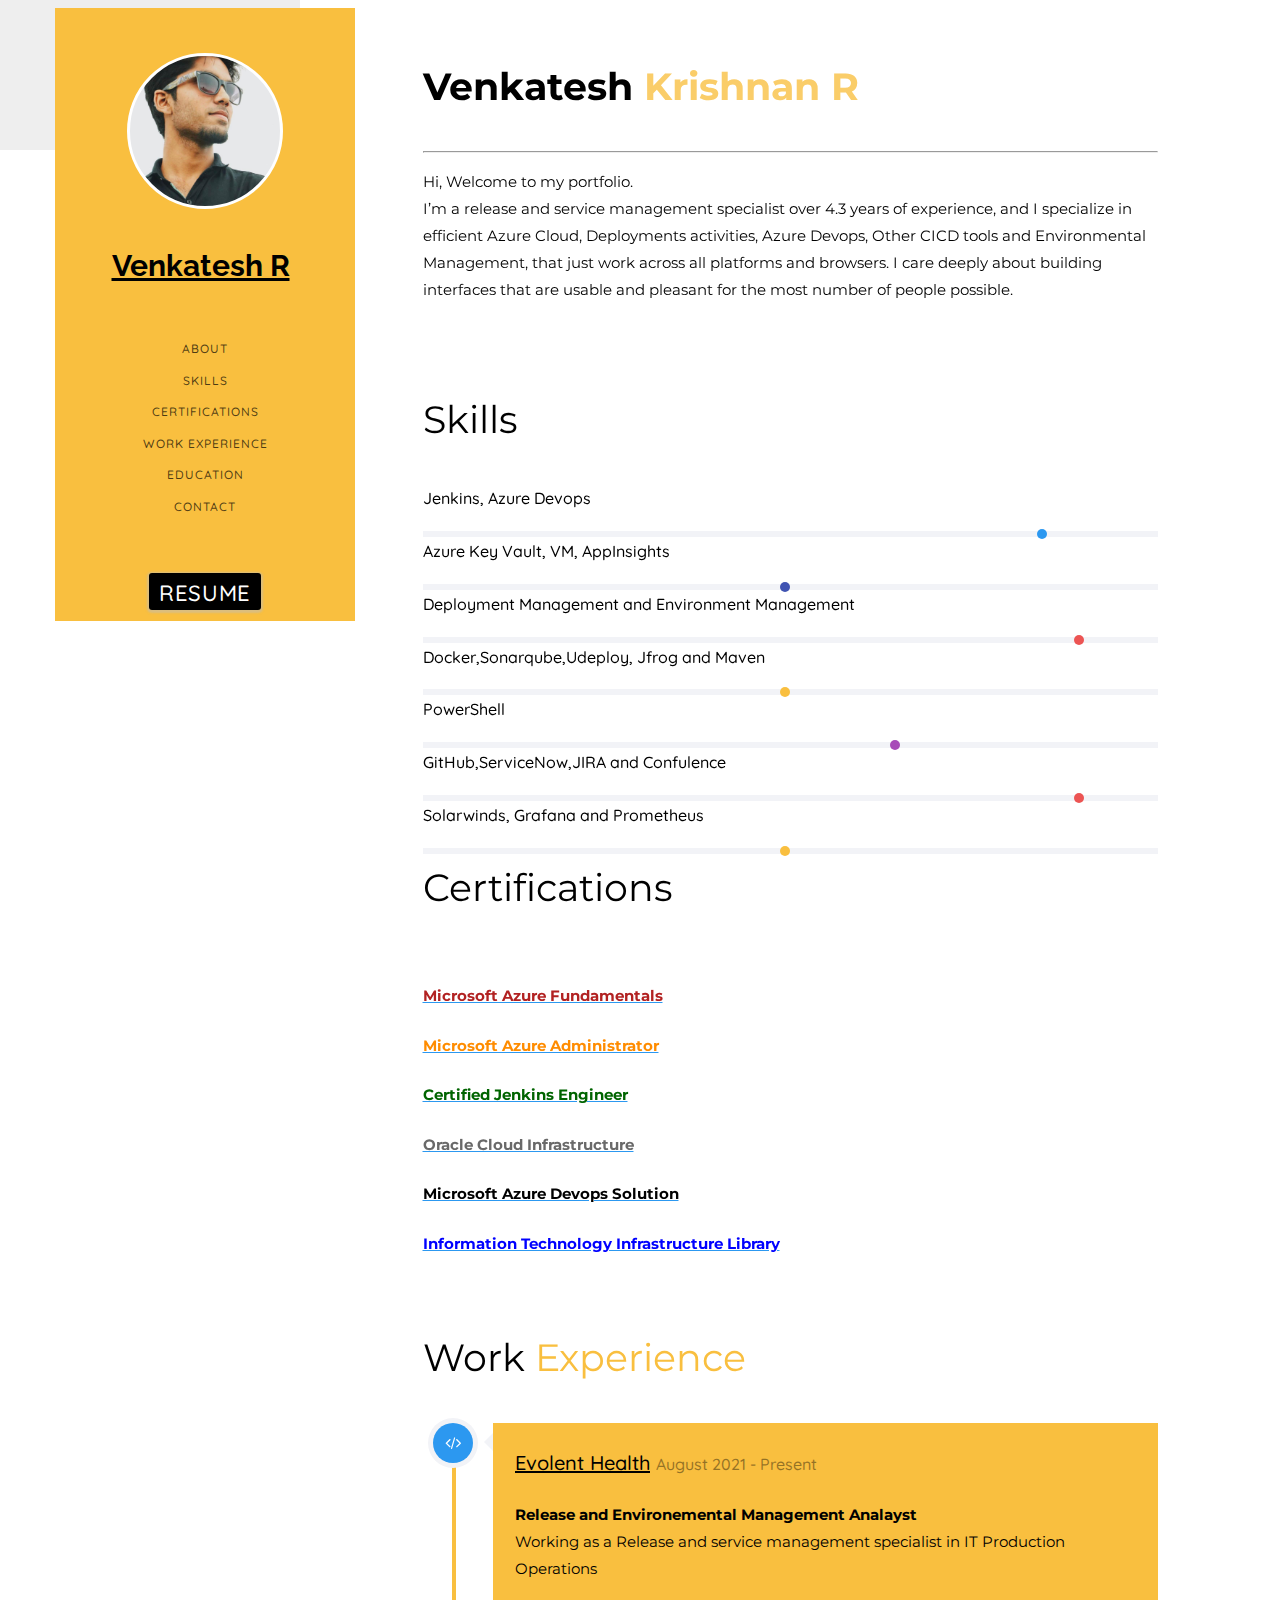
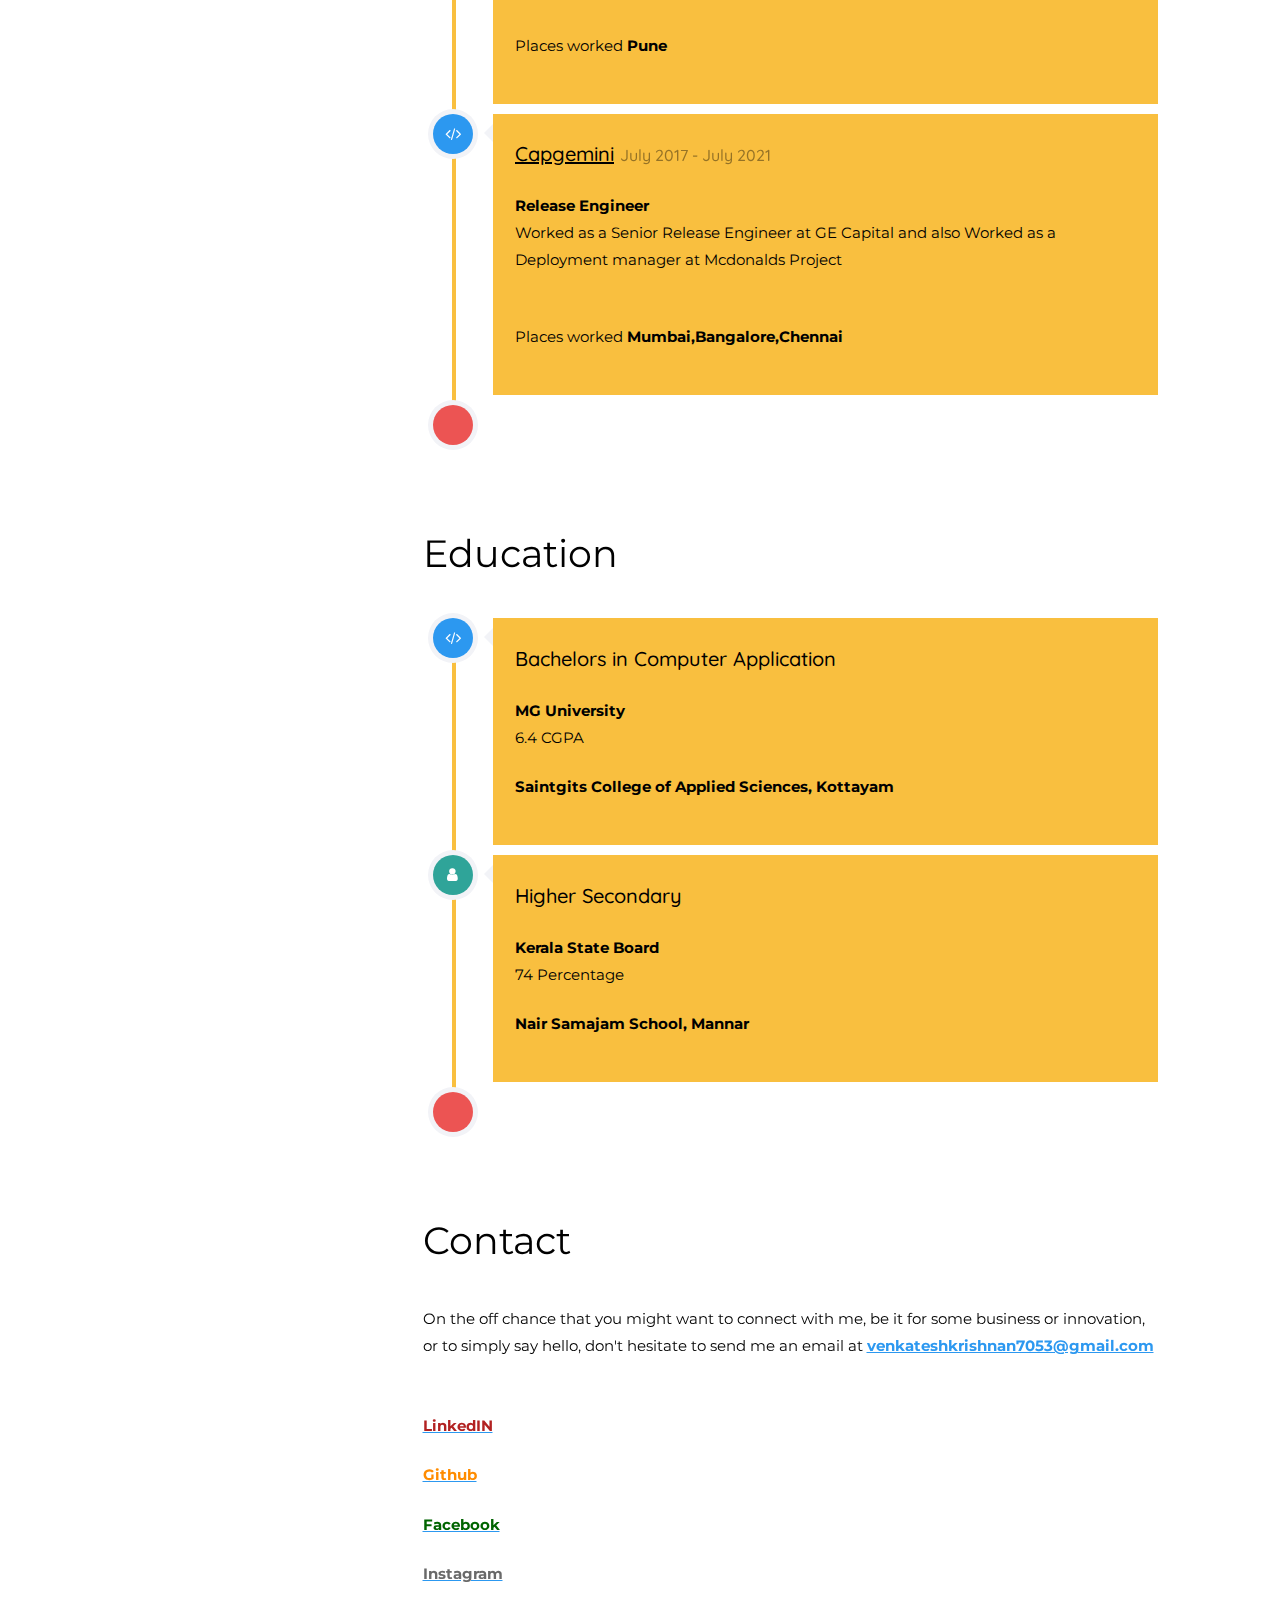
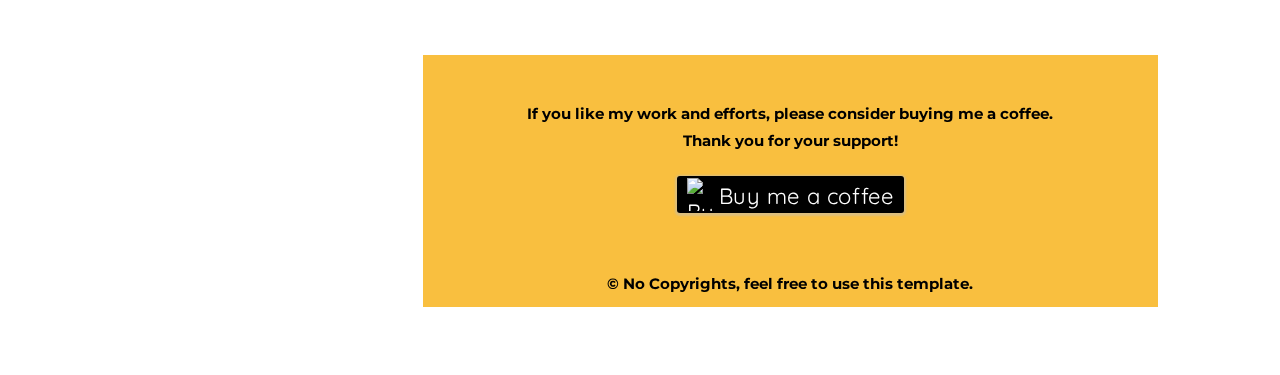
==== index.html @ b911b075 "Update index.html" ====
<!DOCTYPE HTML>
<html>
   <head>
      <meta charset="utf-8">
      <meta http-equiv="X-UA-Compatible" content="IE=edge">
      <title>Venkatesh Krishnan R-Portfolio Webpage</title>
      <meta name="viewport" content="width=device-width, initial-scale=1">
      <meta name="description" content="Portfolio webpage of Venkatesh Krishnan R" />
      <meta name="keywords" content="portfolio,website,personal website,github,projects,release engineer and azure" />
      <meta name="author" content="Venkateh R" />
      <!--Social Media icons--> 
      <link rel="stylesheet" href="https://cdnjs.cloudflare.com/ajax/libs/font-awesome/4.7.0/css/font-awesome.min.css">
      <!-- Place favicon.ico and apple-touch-icon.png in the root directory -->
      <link rel="icon" type="image/png" href="/images/logo.png">
      <link href="https://fonts.googleapis.com/css?family=Quicksand:300,400,500,700" rel="stylesheet">
      <link href="https://fonts.googleapis.com/css?family=Playfair+Display:400,400i,700" rel="stylesheet">
      <link href="https://fonts.googleapis.com/css?family=Montserrat|Open+Sans|Raleway&display=swap" rel="stylesheet">
      <!-- Animate.css -->
      <link rel="stylesheet" href="css/animate.css">
      <!-- Bootstrap  -->
      <link rel="stylesheet" href="css/bootstrap.css">
      <!-- Theme style  -->
      <link rel="stylesheet" href="css/style.css">
      <!-- Modernizr JS -->
      <script src="js/modernizr-2.6.2.min.js"></script>
      <!-----Google adsense code---->
      <script data-ad-client="ca-pub-2147632065762164" async src="https://pagead2.googlesyndication.com/pagead/js/adsbygoogle.js"></script>
   </head>
   <body>
      <canvas id="canvas"></canvas>
      <div id="colorlib-page">
         <div class="container-wrap">
            <a href="#" class="js-colorlib-nav-toggle colorlib-nav-toggle" data-toggle="collapse" data-target="#navbar" aria-expanded="false" aria-controls="navbar"><i></i></a> 
            <!----Side bar--->
            <aside id="colorlib-aside" role="complementary" class="border js-fullheight">
               <div class="text-center">
                  <div class="author-img" style="background-image: url(Venk.JPG);"></div>
                  <h1 id="colorlib-logo"><a href="https://vr26.github.io/venkatesh.github.io">Venkatesh R</a></h1>
               </div>
               <nav id="colorlib-main-menu" role="navigation" class="navbar" style="padding-top: 2em">
                  <div id="navbar" class="collapse">
                     <ul>
                        <li><a href="#" data-nav-section="about">About</a></li>
                        <li><a href="#" data-nav-section="skills">Skills</a></li>
                        <li><a href="#" data-nav-section="project">Certifications</a></li>
                        <li><a href="#" data-nav-section="experience">Work Experience</a></li>
                        <li><a href="#" data-nav-section="education">Education</a></li>
                        <li><a href="#" data-nav-section="contact">Contact</a></li>
                        
                     </ul>
                  </div>
               </nav>
               <nav id="colorlib-main-menu" role="navigation" class="navbar" style="padding-top: 3em">
                <div>
                     <ul>

                        <li><a href="https://github.com/vr26/venkatesh.github.io/raw/master/Venkatesh_Resume%20(1).pdf" class="bmc-button" data-nav-section="Resume">Resume</a></li>
                        
                     </ul>
                  </div>
    </nav>
       
            </aside>
            <!----- main page--------->
            <div id="colorlib-main">
               <!---------------About me---------------------->
               <section class="colorlib-about" data-section="about">
                  <div class="colorlib-narrow-content">
                     <div class="row">
                        <div class="col-md-12">
                           <div class="row row-bottom-padded-sm animate-box" data-animate-effect="fadeInLeft">
                              <div class="col-md-12">
                                 <div class="about-desc">
                                    <h1><strong>Venkatesh <span style="color: #FACD69">Krishnan R</span></strong></h1>
                                    <hr>
                                    <p>Hi, Welcome to my portfolio.<br>I’m a release and service management specialist over 4.3 years of experience, and I specialize in efficient Azure Cloud, Deployments activities, Azure Devops, Other CICD tools and Environmental Management, that just work across all platforms and browsers. I care deeply about building interfaces that are usable and pleasant for the most number of people possible.</p>
                                 </div>
                              </div>
                           </div>
                        </div>
                     </div>
                  </div>
               </section>
               <!---------------Skills---------------->
               <section class="colorlib-skills" data-section="skills">
                  <div class="colorlib-narrow-content">
                     <div class="row">
                        <div class="col-md-6 col-md-offset-3 col-md-pull-3 animate-box" data-animate-effect="fadeInLeft">
                           <div class="about-desc">
                              <h1>Skills</h1>
                           </div>
                        </div>
                     </div>
                     <div class="row">
                        <div class="col-md-6 animate-box" data-animate-effect="fadeInLeft">
                           <div class="progress-wrap">
                              <h3 style="font-weight: 500;">Jenkins, Azure Devops</h3>
                              <div class="progress">
                                 <div class="progress-bar color-1" role="progressbar" aria-valuenow="70"
                                    aria-valuemin="0" aria-valuemax="100" style="width:85%">
                                 </div>
                              </div>
                           </div>
                        </div>
                        <div class="col-md-6 animate-box" data-animate-effect="fadeInRight">
                           <div class="progress-wrap">
                              <h3 style="font-weight: 500;">Azure Key Vault, VM, AppInsights</h3>
                              <div class="progress">
                                 <div class="progress-bar color-6" role="progressbar" aria-valuenow="50"
                                    aria-valuemin="0" aria-valuemax="100" style="width:50%">
                                 </div>
                              </div>
                           </div>
                        </div>
                        <div class="col-md-6 animate-box" data-animate-effect="fadeInRight">
                           <div class="progress-wrap">
                              <h3 style="font-weight: 500;"> Deployment Management and Environment Management </h3>
                              <div class="progress">
                                 <div class="progress-bar color-2" role="progressbar" aria-valuenow="40"
                                    aria-valuemin="0" aria-valuemax="100" style="width:90%">
                                 </div>
                              </div>
                           </div>
                        </div>
                        <div class="col-md-6 animate-box" data-animate-effect="fadeInLeft">
                           <div class="progress-wrap">
                              <h3 style="font-weight: 500;">Docker,Sonarqube,Udeploy, Jfrog and Maven</h3>
                              <div class="progress">
                                 <div class="progress-bar color-3" role="progressbar" aria-valuenow="30"
                                    aria-valuemin="0" aria-valuemax="100" style="width:50%">
                                 </div>
                              </div>
                           </div>
                        </div>
                        <div class="col-md-6 animate-box" data-animate-effect="fadeInRight">
                           <div class="progress-wrap">
                              <h3 style="font-weight: 500;">PowerShell</h3>
                              <div class="progress">
                                 <div class="progress-bar color-4" role="progressbar" aria-valuenow="70"
                                    aria-valuemin="0" aria-valuemax="100" style="width:65%">
                                 </div>
                              </div>
                           </div>
                        </div>
                        <div class="col-md-6 animate-box" data-animate-effect="fadeInLeft">
                           <div class="progress-wrap">
                              <h3 style="font-weight: 500;">GitHub,ServiceNow,JIRA and Confulence</h3>
                              <div class="progress">
                                 <div class="progress-bar color-7" role="progressbar" aria-valuenow="70"
                                    aria-valuemin="0" aria-valuemax="100" style="width:90%">
                                 </div>
                              </div>
                           </div>
                        </div>
                        <div class="col-md-6 animate-box" data-animate-effect="fadeInRight">
                           <div class="progress-wrap">
                              <h3 style="font-weight: 500;">Solarwinds, Grafana and Prometheus</h3>
                              <div class="progress">
                                 <div class="progress-bar color-3" role="progressbar" aria-valuenow="80"
                                    aria-valuemin="0" aria-valuemax="100" style="width:50%">
                                 </div>
                              </div>
                           </div>
                        </div>
                        
                  </div>
               </section>
               <!---------------Certifications---------->
               <section class="colorlib-project" data-section="project">
                  <div class="colorlib-narrow-content">
                     <div class="row">
                        <div class="col-md-12">
                           <div class="row row-bottom-padded-sm animate-box" data-animate-effect="fadeInLeft">
                              <div class="about-desc">
                                 <h1>Certifications</h1>
                              
                        </div>
                     </div>
                     <div class="row">
                        <div class="col-md-6 animate-box" data-animate-effect="fadeInLeft">
                           <div class="progress-wrap">
                              <strong>
                                 <a href="https://www.credly.com/badges/45088e80-435f-42cd-a4a5-c6d054495e23?source=linked_in_profile" target="_blank">
                                    <p style="color:firebrick">Microsoft Azure Fundamentals</p>
                                 </a>
                              </strong>
                           </div>
                        </div>
                        <div class="col-md-6 animate-box" data-animate-effect="fadeInRight">
                           <div class="progress-wrap">
                              <strong>
                                 <a href="https://www.credly.com/badges/733a5e05-1b39-4fac-98c2-0ad8dfef76df/linked_in" target="_blank">
                                    <p style="color:darkorange">Microsoft Azure Administrator</p>
                                 </a>
                              </strong>
                           </div>
                        </div>
                        <div class="col-md-6 animate-box" data-animate-effect="fadeInLeft">
                           <div class="progress-wrap">
                              <strong>
                                 <a href="#" target="_blank">
                                    <p style="color:darkgreen">Certified Jenkins Engineer</p>
                                 </a>
                              </strong>
                           </div>
                        </div>
                        <div class="col-md-6 animate-box" data-animate-effect="fadeInRight">
                           <div class="progress-wrap">
                              <strong>
                                 <a href="https://catalog-education.oracle.com/pls/apex/f?p=1010:2:115067615474589::NO:RP:P2_AUTHCODE,P2_AUTH_KEY,P2_ARG_INVALID_CNT:cc136388wT55s,yrYMZ136316KsVw501GUrm,1" target="_blank">
                                    <p style="color:dimgrey">Oracle Cloud Infrastructure </p>
                                 </a>
                              </strong>
                           </div>
                        </div>
                        <div class="col-md-6 animate-box" data-animate-effect="fadeInLeft">
                           <div class="progress-wrap">
                              <strong>
                                 <a href="#" target="_blank">
                                    <p style="color:Black">Microsoft Azure Devops Solution</p>
                                 </a>
                              </strong>
                           </div>
                        </div>
                         <div class="col-md-6 animate-box" data-animate-effect="fadeInLeft">
                           <div class="progress-wrap">
                              <strong>
                                 <a href="#" target="_blank">
                                    <p style="color:Blue">Information Technology Infrastructure Library</p>
                                 </a>
                              </strong>
                           </div>
                        </div>
                  </div>
               </section>
               <!---------------Work Experience----------->
               <section class="colorlib-experience" data-section="experience">
                  <div class="colorlib-narrow-content">
                     <div class="row">
                        <div class="col-md-6 col-md-offset-3 col-md-pull-3 animate-box" data-animate-effect="fadeInLeft">
                           <div class="about-desc">
                              <h1>Work <span style="color: #f9bf3f">Experience</span></h1>
                           </div>
                        </div>
                     </div>
                     <div class="row">
                        <div class="col-md-12">
                           <div class="timeline-centered">
                              <article class="timeline-entry animate-box" data-animate-effect="fadeInLeft">
                                 <div class="timeline-entry-inner">
                                    <div class="timeline-icon color-1">
                                       <i class="fa fa-code"></i>
                                    </div>
                                    <div class="timeline-label">
                                       <h2><a href="#">Evolent Health</a> <span>August 2021 - Present</span></h2>
                                       <p><strong>Release and Environemental Management Analayst</strong><br>Working as a Release and service management specialist in IT Production Operations</p>
                                       <p><br>Places worked <strong>Pune</strong></p>
                                       <p></p>
                                    </div>
                                 </div>
                              </article>
                              <article class="timeline-entry animate-box" data-animate-effect="fadeInLeft">
                                 <div class="timeline-entry-inner">
                                    <div class="timeline-icon color-1">
                                       <i class="fa fa-code"></i>
                                    </div>
                                    <div class="timeline-label">
                                       <h2><a href="#">Capgemini</a> <span>July 2017 - July 2021</span></h2>
                                       <p><strong>Release Engineer</strong><br>Worked as a Senior Release Engineer at GE Capital and also Worked as a Deployment manager at Mcdonalds Project</p>
                                       <p><br>Places worked <strong>Mumbai,Bangalore,Chennai</strong></p>
                                       <p></p>
                                    </div>
                                 </div>
                              </article>
                              <article class="timeline-entry begin animate-box" data-animate-effect="fadeInBottom">
                                 <div class="timeline-entry-inner">
                                    <div class="timeline-icon color-2">
                                    </div>
                                 </div>
                              </article>
                           </div>
                        </div>
                     </div>
                  </div>
               </section>
               <!---------------Education----------->
               <section class="colorlib-education" data-section="education">
                  <div class="colorlib-narrow-content">
                     <div class="row">
                        <div class="col-md-6 col-md-offset-3 col-md-pull-3 animate-box" data-animate-effect="fadeInLeft">
                           <div class="about-desc">
                              <h1>Education</h1>
                           </div>
                        </div>
                     </div>
                     <div class="row">
                        <div class="col-md-12">
                           <div class="timeline-centered">
                              <article class="timeline-entry animate-box" data-animate-effect="fadeInLeft">
                                 <div class="timeline-entry-inner">
                                    <div class="timeline-icon color-1">
                                       <i class="fa fa-code"></i>
                                    </div>
                                    <div class="timeline-label">
                                       <h2>Bachelors in Computer Application</h2>
                                       <p><strong>MG University</strong><br>6.4 CGPA</p>
                                       <p><strong>Saintgits College of Applied Sciences, Kottayam</strong></p>
                                       <p></p>
                                    </div>
                                 </div>
                              </article>
                              <article class="timeline-entry animate-box" data-animate-effect="fadeInRight">
                                 <div class="timeline-entry-inner">
                                    <div class="timeline-icon color-5">
                                       <i class="fa fa-user"></i>
                                    </div>
                                    <div class="timeline-label">
                                       <h2>Higher Secondary</h2>
                                       <p><strong>Kerala State Board</strong><br>74 Percentage</p>
                                       <p><strong>Nair Samajam School, Mannar</strong></p>
                                   </div>
                                 </div>
                              </article>
                              <article class="timeline-entry begin animate-box" data-animate-effect="fadeInBottom">
                                 <div class="timeline-entry-inner">
                                    <div class="timeline-icon color-2">
                                    </div>
                                 </div>
                              </article>
                           </div>
                        </div>
                     </div>
                  </div>
               </section>
               <!---------------Contact---------->
               <section class="colorlib-contact" data-section="contact">
                  <div class="colorlib-narrow-content">
                     <div class="row">
                        <div class="col-md-12">
                           <div class="row row-bottom-padded-sm animate-box" data-animate-effect="fadeInLeft">
                              <div class="about-desc">
                                 <h1>Contact</h1>
                              </div>
                              <p>On the off chance that you might want to connect with me, be it for some business or innovation, or to simply say hello, don't hesitate to send me an email at <strong><a href = "mailto: venkateshkrishnan7053@gmail.com" target="_blank">venkateshkrishnan7053@gmail.com</a></strong></p>
                           </div>
                        </div>
                     </div>
                     <div class="row">
                        <div class="col-md-6 animate-box" data-animate-effect="fadeInLeft">
                           <div class="progress-wrap">
                              <strong>
                                 <a href="https://www.linkedin.com/in/venkatesh-krishnan-r-75abb2ba/" target="_blank">
                                    <p style="color:firebrick">LinkedIN</p>
                                 </a>
                              </strong>
                           </div>
                        </div>
                        <div class="col-md-6 animate-box" data-animate-effect="fadeInRight">
                           <div class="progress-wrap">
                              <strong>
                                 <a href="https://github.com/vr26" target="_blank">
                                    <p style="color:darkorange">Github</p>
                                 </a>
                              </strong>
                           </div>
                        </div>
                        <div class="col-md-6 animate-box" data-animate-effect="fadeInLeft">
                           <div class="progress-wrap">
                              <strong>
                                 <a href="https://www.instagram.com/venkatesh.rao96/" target="_blank">
                                    <p style="color:darkgreen">Facebook</p>
                                 </a>
                              </strong>
                           </div>
                        </div>
                        <div class="col-md-6 animate-box" data-animate-effect="fadeInRight">
                           <div class="progress-wrap">
                              <strong>
                                 <a href="https://www.facebook.com/venkateshkrishnanr/" target="_blank">
                                    <p style="color:dimgrey">Instagram</p>
                                 </a>
                              </strong>
                           </div>
                        </div>
                       
                        
                     </div>
                  </div>
               </section>
               <!---------------Footer------------->
               <section class="colorlib-footer" data-section="footer" style="padding-bottom: 3em">
                  <div class="colorlib-narrow-content">
                     <div class="row">
                        <div class="col-md-12">
                           <div class="row row-bottom-padded-sm animate-box" data-animate-effect="fadeInLeft">
                              <div class="hire">
                                 <p style="text-align: center"><strong>If you like my work and efforts, please consider buying me a coffee.<br>Thank you for your support!</strong></p>
                                 <div style="text-align: center">
                                    <link href="https://fonts.googleapis.com/css?family=Cookie" rel="stylesheet">
<a href="https://www.buymeacoffee.com/venkateshrao" class="bmc-button" target="_blank" onclick="windows.open ('https://www.buymeacoffee.com/venkateshrao')"><img src="https://bmc-cdn.nyc3.digitaloceanspaces.com/BMC-button-images/BMC-btn-logo.svg" alt="Buy me a coffee"><span style="margin-left:5px">Buy me a coffee</span></a>
                                 </div>
                                 <br>
                                 <p style="text-align: center; margin-bottom: -20px;"><strong>&copy; No Copyrights, feel free to use this template.</strong></p>
                              </div>
                           </div>
                        </div>
                     </div>
                  </div>
               </section>
            </div>
         </div>
      </div>
               

      <!-- jQuery -->
      <script src="js/jquery.min.js"></script>
      <!-- jQuery Easing -->
      <script src="js/jquery.easing.1.3.js"></script>
      <!-- Bootstrap -->
      <script src="js/bootstrap.min.js"></script>
      <!-- Waypoints -->
      <script src="js/jquery.waypoints.min.js"></script>
      <!-- Flexslider -->
      <script src="js/jquery.flexslider-min.js"></script>
      <!-- Counters -->
      <script src="js/jquery.countTo.js"></script>
      <!-- MAIN JS -->
      <script src="js/main.js"></script>
      <!--canvas js--->
      <script src="js/canvas.js"></script>
   </body>
</html>
---- css/style.css ----
@font-face {
  font-family: 'icomoon';
  src: url("../fonts/icomoon/icomoon.eot?srf3rx");
  src: url("../fonts/icomoon/icomoon.eot?srf3rx#iefix") format("embedded-opentype"), url("../fonts/icomoon/icomoon.ttf?srf3rx") format("truetype"), url("../fonts/icomoon/icomoon.woff?srf3rx") format("woff"), url("../fonts/icomoon/icomoon.svg?srf3rx#icomoon") format("svg");
  font-weight: normal;
  font-style: normal; }

/* =======================================================
*
* 	Template Style 
*	Edit this section
*
* ======================================================= */
body {
  font-family: "Quicksand", Arial, sans-serif;
  font-weight: 400;
  font-size: 15px;
  line-height: 1.8;
  color: rgba(0, 0, 0, 0.7); }
  @media screen and (max-width: 992px) {
    body {
      font-size: 16px; } 
      h2,h4 {
          text-align: center;
      }
canvas {
  background: #EEE;
  position: fixed;
  top: 0;
  left: 0;
}}
canvas {
  background: #EEE;
  position: fixed;
  top: 0;
  left: 0;
}

a {
  color: #2c98f0;
  -webkit-transition: 0.5s;
  -o-transition: 0.5s;
  transition: 0.5s; }
  a:hover, a:active, a:focus {
    color: #2c98f0;
    outline: none;
    text-decoration: none !important; }

p {
  margin-bottom: 1.5em;
    color: black;
    font-family: 'Montserrat', sans-serif;
}
x{
    margin-bottom: 1.5em;
    background-color:darkkhaki;
    color: black;
    backface-visibility: visible;
}

h1, h5, h6 {
  color: #000;
  font-family: "Playfair Display", Georgia, serif;
  font-weight: 400;
  margin: 0 0 30px 0; }

h2{
    color: #000;
  font-family: "Playfair Display", Georgia, serif;
  font-weight: 200;
  margin: 0 0 20px 0;
}
h3{
    color: #000;
  font-family: "Playfair Display", Georgia, serif;
  font-weight: 200;
  margin: 0 0 30px 0;
}
h4 {
  color: #000;
  font-family: 'Montserrat', sans-serif;
  font-weight: 300;
    font-size: 15px;
  margin: 0 0 30px 0; }

figure {
  margin-bottom: 2.5em;
  float: left;
  width: 100%; }
  figure figcaption {
    font-size: 16px;
    width: 80%;
    margin: 20px auto 0px auto;
    color: #b3b3b3;
    font-style: italic;
    font-family: "Quicksand", Arial, sans-serif; }
    @media screen and (max-width: 480px) {
      figure figcaption {
        width: 100%; } }

::-webkit-selection {
  color: #fff;
  background: #2c98f0; }

::-moz-selection {
  color: #fff;
  background: #2c98f0; }

::selection {
  color: #fff;
  background: #2c98f0; }

#colorlib-page {
  width: 100%;
  overflow: hidden;
  position: relative; }

#colorlib-aside {
  padding-top: 3em;
  padding-bottom: 1px;
  float:left;
  width: 300px;
  position: fixed;
  z-index: 1001;
    background-color: #f9bf3f;
  -webkit-transition: 0.5s;
  -o-transition: 0.5s;
  transition: 0.5s; }
  @media screen and (max-width: 768px) {
    #colorlib-aside {
      width: 300px;
      -moz-transform: translateX(-300px);
      -webkit-transform: translateX(-300px);
      -ms-transform: translateX(-300px);
      -o-transform: translateX(-300px);
      transform: translateX(-300px);
      padding-top: 4em;
	  background-color: #f9bf3f;
        height: auto;
      } 
      .resume-content img {
          width: 100%;
           margin:0 0px;
          float: left;
      }
}

.resume-content img {
           margin:0 10px;
      }
  #colorlib-aside .author-img {
    width: 150px;
    height: 150px;
    margin: 0 auto;
    margin-bottom: 30px;
    -webkit-border-radius: 50%;
    -moz-border-radius: 50%;
    -ms-border-radius: 50%;
    border-radius: 50%;
    border: 3px solid white;}
#colorlib-aside h1{
    color: #000;
  font-family: 'Raleway', sans-serif;
}
  #colorlib-aside .position {
    display: block;
    margin-bottom: 2em;
    font-size: 12px;
    text-transform: uppercase; }
  #colorlib-aside #colorlib-logo {
    text-align: right;
    font-weight: 700;
    font-size: 30px;
    margin-bottom: .5em;
    display: block;
    width: 100%; }
    #colorlib-aside #colorlib-logo a {
      display: block;
      text-align: center;
      color: #000;
      padding-right: .3em;}
  #colorlib-aside #colorlib-main-menu {
    display: block;
    width: 100%; }
    #colorlib-aside #colorlib-main-menu .collapse {
      display: block !important; }
    #colorlib-aside #colorlib-main-menu ul {
      text-align: center;
      margin: 0;
      padding: 0; }
      @media screen and (max-width: 768px) {
        #colorlib-aside #colorlib-main-menu ul {
          margin: 0 0 2em 0; } }
      #colorlib-aside #colorlib-main-menu ul li {
        margin: 0 0 10px 0;
        padding: 0;
        list-style: none;
        font-size: 12px;
        font-weight: 500;
        text-transform: uppercase;
        letter-spacing: 1px; }
        #colorlib-aside #colorlib-main-menu ul li a {
          color: rgba(0, 0, 0, 0.7);
          text-decoration: none;
          position: relative;
          padding: 10px 0;
          font-family: "Quicksand", Arial, sans-serif;
          -webkit-transition: 0.3s;
          -o-transition: 0.3s;
          transition: 0.3s; }
          #colorlib-aside #colorlib-main-menu ul li a:after {
            content: "";
            position: absolute;
            height: 1px;
            bottom: 7px;
            left: 0;
            right: 0;
            background-color: #2c98f0;
            visibility: hidden;
            -webkit-transform: scaleX(0);
            -moz-transform: scaleX(0);
            -ms-transform: scaleX(0);
            -o-transform: scaleX(0);
            transform: scaleX(0);
            -webkit-transition: all 0.3s cubic-bezier(0.175, 0.885, 0.32, 1.275);
            -moz-transition: all 0.3s cubic-bezier(0.175, 0.885, 0.32, 1.275);
            -ms-transition: all 0.3s cubic-bezier(0.175, 0.885, 0.32, 1.275);
            -o-transition: all 0.3s cubic-bezier(0.175, 0.885, 0.32, 1.275);
            transition: all 0.3s cubic-bezier(0.175, 0.885, 0.32, 1.275); }
          #colorlib-aside #colorlib-main-menu ul li a:hover {
            text-decoration: none;
            color: black; }
            #colorlib-aside #colorlib-main-menu ul li a:hover:after {
              visibility: visible;
              -webkit-transform: scaleX(1);
              -moz-transform: scaleX(1);
              -ms-transform: scaleX(1);
              -o-transform: scaleX(1);
              transform: scaleX(1); }
        
          #colorlib-aside #colorlib-main-menu ul li.active a:after {
            visibility: visible;
            -webkit-transform: scaleX(1);
            -moz-transform: scaleX(1);
            -ms-transform: scaleX(1);
            -o-transform: scaleX(1);
            transform: scaleX(1); }
  #colorlib-aside .colorlib-footer {
    font-size: 20px;
    text-align: center;
    font-weight: 400;
    color: rgba(0, 0, 0, 0.5);
    padding: 0 20px;
    width: 100%;}
    @media screen and (max-width: 768px) {
      #colorlib-aside .colorlib-footer {
        position: fixed;
        height: auto;} }
    #colorlib-aside .colorlib-footer span {
      display: block;}
    #colorlib-aside .colorlib-footer ul {
      padding: 0 20px;
      margin: 0 0 10px 0; }
      #colorlib-aside .colorlib-footer ul li {
        padding: 0 20px;
        margin: 0 0 10px 0;
        display: inline;
        list-style: none; }
#colorlib-aside .colorlib-footer h3 {
    font-family:inherit;
          padding: 4px; }
#colorlib-aside .colorlib-footer h3 a
{
    color: #FF722C;
    font-size: 18px;
}
#rcorners2 {
    border-radius: 15px;
  background: black;
  padding: 20px; 
  width: 50%;
  height: 40px; 
}
        #colorlib-aside .colorlib-footer ul li a {
          color: rgba(255, 255, 255, 0.3);
          padding: 4px; }
          #colorlib-aside .colorlib-footer ul li a:hover, #colorlib-aside .colorlib-footer ul li a:active, #colorlib-aside .colorlib-footer ul li a:focus {
            text-decoration: none;
            outline: none;
            color: black; }

.container-wrap {
  max-width: 1170px;
  margin: 0 auto; }

#colorlib-main {
  width: calc(100% - 300px);
  float: right;
  -webkit-transition: 0.5s;
  -o-transition: 0.5s;
  transition: 0.5s; }
  @media screen and (max-width: 768px) {
    #colorlib-main {
      width: 100%;
      padding: 0 1em; } }

#colorlib-hero {
  min-height: 500px;
  background: #fff url(../images/loader.gif) no-repeat center center;
  width: 100%;
  float: left;
  margin-bottom: 10em;
  clear: both; }
  #colorlib-hero .flexslider {
    border: none;
    z-index: 1;
    margin-bottom: 0; }
    #colorlib-hero .flexslider .slides {
      position: relative;
      overflow: visible; }
      #colorlib-hero .flexslider .slides li {
        background-repeat: no-repeat;
        background-size: cover;
        background-position: bottom center;
        min-height: 400px;
        position: relative; }
    #colorlib-hero .flexslider .flex-control-nav {
      bottom: 20px;
      z-index: 1000;
      left: 20px;
      float: left;
      width: auto; }
      @media screen and (max-width: 768px) {
        #colorlib-hero .flexslider .flex-control-nav {
          right: 20px;
          top: 100px; } }
      #colorlib-hero .flexslider .flex-control-nav li {
        display: block;
        margin-bottom: 10px; }
        #colorlib-hero .flexslider .flex-control-nav li a {
          background: rgba(0, 0, 0, 0.5);
          -webkit-box-shadow: none;
          box-shadow: none;
          width: 12px;
          height: 12px;
          cursor: pointer; }
          #colorlib-hero .flexslider .flex-control-nav li a.flex-active {
            cursor: pointer;
            background: transparent;
            border: 2px solid #2c98f0; }
    #colorlib-hero .flexslider .flex-direction-nav {
      display: none; }
    #colorlib-hero .flexslider .slider-text {
      display: table;
      opacity: 0;
      min-height: 500px;
      z-index: 9; }
      #colorlib-hero .flexslider .slider-text > .slider-text-inner {
        display: table-cell;
        vertical-align: middle;
        min-height: 700px;
        padding: 2.5em;
        position: relative; }
        @media screen and (max-width: 768px) {
          #colorlib-hero .flexslider .slider-text > .slider-text-inner {
            text-align: center; } }
        #colorlib-hero .flexslider .slider-text > .slider-text-inner h1, #colorlib-hero .flexslider .slider-text > .slider-text-inner h2 {
          margin: 0;
          padding: 0;
          color: black;
          font-family: "Playfair Display", Georgia, serif; }
        #colorlib-hero .flexslider .slider-text > .slider-text-inner h1 {
          margin-bottom: 20px;
          font-size: 60px;
          line-height: 1.3;
          font-weight: 700; }
          @media screen and (max-width: 768px) {
            #colorlib-hero .flexslider .slider-text > .slider-text-inner h1 {
              font-size: 28px; } }
        #colorlib-hero .flexslider .slider-text > .slider-text-inner h2 {
          font-size: 10px;
          line-height: 1.5;
          margin-bottom: 30px;
          font-weight: 300;
          font-family: "Quicksand", Arial, sans-serif; }
          #colorlib-hero .flexslider .slider-text > .slider-text-inner h2 a {
            color: rgba(44, 152, 240, 0.8);
            border-bottom: 1px solid rgba(44, 152, 240, 0.7); }
        #colorlib-hero .flexslider .slider-text > .slider-text-inner .heading-section {
          font-size: 50px; }
          @media screen and (max-width: 768px) {
            #colorlib-hero .flexslider .slider-text > .slider-text-inner .heading-section {
              font-size: 30px; } }
        #colorlib-hero .flexslider .slider-text > .slider-text-inner s
.colorlib-lead {
          font-size: 20px;
          color: #fff; }
        #colorlib-hero .flexslider .slider-text > .slider-text-inner p {
          margin-bottom: 0; }
        #colorlib-hero .flexslider .slider-text > .slider-text-inner .btn {
          font-size: 12px;
          text-transform: uppercase;
          letter-spacing: 2px;
          color: #000;
          padding: 10px 15px !important;
          border: none;
          font-weight: 400; }
          #colorlib-hero .flexslider .slider-text > .slider-text-inner .btn.btn-learn {
            color: #000;
            border: 1px solid #000;
            background: transparent !important; }
            #colorlib-hero .flexslider .slider-text > .slider-text-inner .btn.btn-learn:hover {
              background: transparent !important;
              border: 1px solid #000 !important; }
          @media screen and (max-width: 768px) {
            #colorlib-hero .flexslider .slider-text > .slider-text-inner .btn {
              width: 100%; } }

body.offcanvas {
  overflow-x: hidden; }
  body.offcanvas #colorlib-aside {
    -moz-transform: translateX(0);
    -webkit-transform: translateX(0);
    -ms-transform: translateX(0);
    -o-transform: translateX(0);
    transform: translateX(0);
    width: 300px;
    background-color: #f9bf3f;
    z-index: 999;
    position: fixed; }
  body.offcanvas #colorlib-main, body.offcanvas .colorlib-nav-toggle {
    top: 0;
    -moz-transform: translateX(300px);
    -webkit-transform: translateX(300px);
    -ms-transform: translateX(300px);
    -o-transform: translateX(300px);
    transform: translateX(300px); }

.colorlib-narrow-content {
  padding: 0 4.5em; }
  @media screen and (max-width: 878px) {
    .colorlib-narrow-content {
        width: 100%;
      padding: 0 1em; } }

.no-gutters {
  margin: 0;
  padding: 0; }

.colorlib-experience,
.colorlib-skills,
.colorlib-education,
.colorlib-blog,
.colorlib-work,
.colorlib-about,
.colorlib-installation,
.colorlib-services,
.colorlib-footer,
.colorlib-contact{
  padding-top: 3em;
  padding-bottom: 0em;
  clear: both;
  width: 100%;
  display: block; }
  @media screen and (max-width: 768px) {
    .colorlib-experience,
    .colorlib-skills,
    .colorlib-education,
    .colorlib-blog,
    .colorlib-work,
    .colorlib-about,
    .colorlib-installation,
    .colorlib-services,
      .colorlib-contact{
      padding-top: 2em;
      padding-bottom: 0em; } }


#colorlib-footer2 {
    background: black;
    width: 100%;
    padding-bottom: 3em;
    padding-top: 2em;
    padding-right: 2em;
    
}
#colorlib-footer2 .h2{
    color: red;
    text-align: center;
}

.author-img {
  background-size: cover;
  background-position: center center;
  background-repeat: no-repeat;
  position: relative; }

.colorlib-heading {
  font-size: 18px;
  margin-bottom: 2em;
  font-weight: 700;
  text-transform: uppercase;
  letter-spacing: 5px;
  line-height: 1.8;
  position: relative; }
  .colorlib-heading span {
    display: block; }
  @media screen and (max-width: 768px) {
    .colorlib-heading {
      margin-bottom: 2em; } }

.heading-meta {
  margin-bottom: 15px;
  display: block;
  font-size: 10px;
  text-transform: uppercase;
  color: #999999;
  font-weight: 500;
  letter-spacing: 5px; }

.about-img {
  width: 100%;
  height: 600px;
  margin-bottom: 10px;
margin-left: 10px;}

.about-desc h3 {
  font-size: 18px;
  text-transform: uppercase;
  letter-spacing: 5px;
  font-weight: 500; }

.about-desc h1 {
  font-size: 38px;
  font-weight: 400;
font-family: "Montserrat", Georgia, serif;}

.hire {
  padding: 2em;
  background: #f9bf3f; }
  .hire h2 {
    line-height: 1.5; }
  .hire .btn-hire {
    color: #000;
    text-transform: uppercase;
    letter-spacing: 1px;
    bordeR: 1px solid #000;
    padding: 2px 10px; }

.fancy-collapse-panel .panel-default > .panel-heading {
  padding: 0; }

<!-----projectcss------------>
#projects {
  padding: 50px 15px;
  border-bottom: 1px solid #dcd9d9;
  text-align: center
}

#projects h2 {
  color: #374054;
  margin-bottom: 50px
}

.project {
  position: relative;
  max-width: 900px;
  margin: 0 auto 30px auto;
  overflow: hidden;
  background: #fff;
  border-radius: 4px
}

.project-image {
  float: left
}

.project-info {
  position: absolute;
  top: 50%;
  transform: translateY(-50%);
  margin-left: 300px;
  padding: 15px
}

.project-info h3 {
  font-size: 1.5em;
  font-weight: 300;
  color: #374054;
  margin: 0 0 15px 0
}

.project-info p {
  color: #74808a;
  margin: 0 0 15px 0;
  font-size: 0.9em
}

.no-image .project-info {
  position: relative;
  margin: 0;
  padding: 30px 15px;
  transform: none
}

#more-projects {
  display: none
}


.panel-heading a {
  padding: 20px 25px;
  display: block;
  width: 100%;
  font-weight: 500;
  font-size: 14px;
  letter-spacing: 1px;
  text-transform: uppercase;
  font-family: "Quicksand", Arial, sans-serif;
  background-color: #2c98f0;
  color: #fff;
  position: relative;
  -webkit-box-shadow: none !important;
  -moz-box-shadow: none !important;
  -ms-box-shadow: none !important;
  -o-box-shadow: none !important;
  box-shadow: none !important; }

.panel {
  -webkit-box-shadow: none !important;
  -moz-box-shadow: none !important;
  -ms-box-shadow: none !important;
  -o-box-shadow: none !important;
  box-shadow: none !important;
  border: none; }

.panel-heading a:after {
  font-family: "icomoon";
  content: "\e115";
  position: absolute;
  right: 20px;
  font-size: 14px;
  font-weight: 400;
  top: 50%;
  line-height: 1;
  margin-top: -7px; }

.panel-heading a.collapsed:after {
  content: "\e114"; }

.panel-heading a.collapsed {
  background: #f2f3f7;
  border: 1px solid #e6e6e6 !important;
  color: #333333; }

.panel-body {
  padding: 1.5em;
  margin-top: 5px;
  border: 1px solid #e6e6e6 !important; }

.timeline-centered {
  position: relative;
  margin-bottom: 30px; }

.timeline-centered:before, .timeline-centered:after {
  content: " ";
  display: table; }

.timeline-centered:after {
  clear: both; }

.timeline-centered:before, .timeline-centered:after {
  content: " ";
  display: table; }

.timeline-centered:after {
  clear: both; }

.timeline-centered:before {
  content: '';
  position: absolute;
  display: block;
  width: 4px;
  background: #f9bf3f;
  top: 20px;
  bottom: 20px;
  margin-left: 29px; }

.timeline-centered .timeline-entry {
  position: relative;
  margin-top: 5px;
  margin-left: 30px;
  margin-bottom: 10px;
  clear: both; }

.timeline-centered .timeline-entry .timeline-entry-inner {
  position: relative;
  margin-left: -20px; }

.timeline-centered .timeline-entry .timeline-entry-inner .timeline-icon {
  display: block;
  width: 40px;
  height: 40px;
  background: #2c98f0;
  -webkit-border-radius: 50%;
  -moz-border-radius: 50%;
  -ms-border-radius: 50%;
  border-radius: 50%;
  text-align: center;
  -moz-box-shadow: 0 0 0 5px #f2f3f7;
  -webkit-box-shadow: 0 0 0 5px #f2f3f7;
  box-shadow: 0 0 0 5px #f2f3f7;
  line-height: 40px;
  float: left; }
  .timeline-centered .timeline-entry .timeline-entry-inner .timeline-icon i {
    color: #fff; }
  .timeline-centered .timeline-entry .timeline-entry-inner .timeline-icon.color-2 {
    background: #ec5453; }
  .timeline-centered .timeline-entry .timeline-entry-inner .timeline-icon.color-3 {
    background: #f9bf3f; }
  .timeline-centered .timeline-entry .timeline-entry-inner .timeline-icon.color-4 {
    background: #a84cb8; }
  .timeline-centered .timeline-entry .timeline-entry-inner .timeline-icon.color-5 {
    background: #2fa499; }
  .timeline-centered .timeline-entry .timeline-entry-inner .timeline-icon.color-none {
    background: #fff;
    width: 20px;
    height: 20px;
    margin-left: 10px; }

.timeline-centered .timeline-entry .timeline-entry-inner .timeline-label {
  position: relative;
  background: #f9bf3f;
  padding: 1.5em;
  margin-left: 60px;
  -webkit-background-clip: padding-box;
  -moz-background-clip: padding;
  background-clip: padding-box; }

.timeline-centered .timeline-entry .timeline-entry-inner .timeline-label:after {
  content: '';
  display: block;
  position: absolute;
  width: 0;
  height: 0;
  border-style: solid;
  border-width: 9px 9px 9px 0;
  border-color: transparent #f2f3f7 transparent transparent;
  left: 0;
  top: 10px;
  margin-left: -9px; }

.timeline-centered .timeline-entry .timeline-entry-inner .timeline-label p + p {
  margin-top: 15px; }

.timeline-centered .timeline-entry .timeline-entry-inner .timeline-label h2 {
  font-size: 20px;
  font-family: "Quicksand", Arial, sans-serif;
  font-weight: 500; }

.timeline-centered .timeline-entry .timeline-entry-inner .timeline-label h2 a {
  color: #000; }

.timeline-centered .timeline-entry .timeline-entry-inner .timeline-label h2 span {
  -webkit-opacity: .4;
  -moz-opacity: .4;
  opacity: .4;
  -ms-filter: alpha(opacity=40);
  filter: alpha(opacity=40);
  font-size: 16px; }

.services {
  margin-bottom: 30px;
  padding: 1.5em;
  -webkit-box-shadow: 0px 0px 56px -8px rgba(0, 0, 0, 0.17);
  -moz-box-shadow: 0px 0px 56px -8px rgba(0, 0, 0, 0.17);
  -ms-box-shadow: 0px 0px 56px -8px rgba(0, 0, 0, 0.17);
  -o-box-shadow: 0px 0px 56px -8px rgba(0, 0, 0, 0.17);
  box-shadow: 0px 0px 56px -8px rgba(0, 0, 0, 0.17);
  border-bottom: 2px solid #2c98f0; }
  .services .icon2 {
    display: block;
    margin-bottom: 20px; }
    .services .icon2 i {
      font-size: 30px;
      color: #2c98f0; }
  .services h3 {
    font-family: "Quicksand", Arial, sans-serif;
    font-size: 16px;
    font-weight: 500; }
  .services.color-2 {
    border-bottom: 2px solid #ec5453; }
    .services.color-2 .icon2 i {
      color: #ec5453; }
  .services.color-3 {
    border-bottom: 2px solid #f9bf3f; }
    .services.color-3 .icon2 i {
      color: #f9bf3f; }
  .services.color-4 {
    border-bottom: 2px solid #a84cb8; }
    .services.color-4 .icon2 i {
      color: #a84cb8; }
  .services.color-5  {
    border-bottom: 2px solid #2fa499; }

  .services.color-5 .icon2 i {
    color: #2fa499; }
  .services.color-6 {
    border-bottom: 2px solid #4054b2; }
.services.color-6 .icon2 i {
    color: #4054b2; }

.services {
  margin-bottom: 80px;
  position: relative;
  z-index: 0; }
  @media screen and (max-width: 768px) {
    .services {
      margin-bottom: 4em; } }
  .services .icon {
    position: absolute;
    top: -20px;
    left: 0;
    right: 0;
    width: 100px;
    height: 50px;
    display: table;
    margin: 0 auto;
    background: #2c98f0; }
    .services .icon:before, .services .icon:after {
      position: absolute;
      left: 0;
      right: 0;
      content: ''; }
    .services .icon:before {
      top: -30px;
      width: 0;
      height: 0;
      border-style: solid;
      border-width: 0 50px 30px 50px;
      border-color: transparent transparent #2c98f0 transparent; }
    .services .icon:after {
      bottom: -30px;
      width: 0;
      height: 0;
      border-style: solid;
      border-width: 30px 50px 0 50px;
      border-color: #2c98f0 transparent transparent transparent; }
    .services .icon i {
      font-size: 30px;
      color: #fff;
      z-index: 1;
      display: table-cell;
      vertical-align: middle; }
  .services .desc {
    margin-top: 60px; }
    .services .desc h3 {
      font-size: 16px;
      font-weight: 700;
      text-transform: uppercase; }
  .services.color-2 .icon {
    background: #ec5453; }
    .services.color-2 .icon:before {
      border-color: transparent transparent #ec5453 transparent; }
    .services.color-2 .icon:after {
      border-color: #ec5453 transparent transparent transparent; }
  .services.color-3 .icon {
    background: #f9bf3f; }
    .services.color-3 .icon:before {
      border-color: transparent transparent #f9bf3f transparent; }
    .services.color-3 .icon:after {
      border-color: #f9bf3f transparent transparent transparent; }
  .services.color-4 .icon {
    background: #a84cb8; }
    .services.color-4 .icon:before {
      border-color: transparent transparent #a84cb8 transparent; }
    .services.color-4 .icon:after {
      border-color: #a84cb8 transparent transparent transparent; }
  .services.color-5 .icon {
    background: #2fa499; }
    .services.color-5 .icon:before {
      border-color: transparent transparent #2fa499 transparent; }
    .services.color-5 .icon:after {
      border-color: #2fa499 transparent transparent transparent; }
  .services.color-6 .icon {
    background: #4054b2; }
    .services.color-6 .icon:before {
      border-color: transparent transparent #4054b2 transparent; }
    .services.color-6 .icon:after {
      border-color: #4054b2 transparent transparent transparent; }

.progress-wrap h3 {
  font-size: 16px;
  font-family: "Quicksand", Arial, sans-serif;
  margin-bottom: 10px; }

.progress {
  height: 6px;
  -webkit-box-shadow: none;
  box-shadow: none;
  background: #f2f3f7;
  overflow: visible; }

.progress-bar {
  background: #2c98f0;
  -webkit-box-shadow: none;
  box-shadow: none;
  font-size: 12px;
  line-height: 1.2;
  color: #000;
  font-weight: 600;
  text-align: right;
  position: relative;
  overflow: visible;
  -webkit-border-radius: 8px;
  -moz-border-radius: 8px;
  -ms-border-radius: 8px;
  border-radius: 8px; }
  .progress-bar:after {
    position: absolute;
    top: -2px;
    right: 0;
    width: 10px;
    height: 10px;
    content: '';
    background: #2c98f0;
    -webkit-border-radius: 50%;
    -moz-border-radius: 50%;
    -ms-border-radius: 50%;
    border-radius: 50%; }
  .progress-bar span {
    position: absolute;
    top: -22px;
    right: -32px; }
  .progress-bar.color-1 {
    background: #2c98f0; }
    .progress-bar.color-1:after {
      background: #2c98f0; }
    .progress-bar.color-1 span {
      color: #2c98f0; }
  .progress-bar.color-2 {
    background: #ec5453; }
    .progress-bar.color-2:after {
      background: #ec5453; }
    .progress-bar.color-2 span {
      color: #ec5453;
padding-top: 2px;}


  .progress-bar.color-3 {
    background: #f9bf3f; }
    .progress-bar.color-3:after {
      background: #f9bf3f; }
    .progress-bar.color-3 span {
      color: #f9bf3f; }
  .progress-bar.color-4 {
    background: #a84cb8; }
    .progress-bar.color-4:after {
      background: #a84cb8; }
    .progress-bar.color-4 span {
      color: #a84cb8; }
  .progress-bar.color-5 {
    background: #2fa499; }
    .progress-bar.color-5:after {
      background: #2fa499; }
    .progress-bar.color-5 span {
      color: #2fa499; }
  .progress-bar.color-6 {
    background: #4054b2; }
    .progress-bar.color-6:after {
      background: #4054b2; }
    .progress-bar.color-6 span {
      color: #4054b2; }
.progress-bar.color-7 {
    background: #ec5453; }
    .progress-bar.color-7:after {
      background: #ec5453; }
    .progress-bar.color-7 span {
      color: #ec5453; }
  .progress-bar.color-8 {
    background: #f9bf3f; }
    .progress-bar.color-8:after {
      background: #f9bf3f; }
    .progress-bar.color-8 span {
      color: #f9bf3f; }
  .progress-bar.color-9 {
    background: #a84cb8; }
    .progress-bar.color-9:after {
      background: #a84cb8; }
    .progress-bar.color-9 span {
      color: #a84cb8; }
.progress-wrap h3{
	padding-bottom: 8px;
}
.colorlib-feature {
  text-align: left;
  width: 100%;
  float: left;
  margin-bottom: 20px;
  position: relative; }
  .colorlib-feature .colorlib-icon {
    position: absolute;
    top: 0;
    left: 0;
    width: 50px;
    height: 50px;
    display:table;
    text-align: center;
    background: #f2f3f7;
    -webkit-border-radius: 2px;
    -moz-border-radius: 2px;
    -ms-border-radius: 2px;
    border-radius: 2px; }
    .colorlib-feature .colorlib-icon i {
      display: table-cell;
      vertical-align: middle;
      color: #2c98f0;
      font-size: 20px;
      height: 50px; }
      @media screen and (max-width: 1200px) {
        .colorlib-feature .colorlib-icon i {
          font-size: 20px; } }
  .colorlib-feature .colorlib-text {
    padding-left: 60px;
    width: 100%; }
    .colorlib-feature .colorlib-text h2, .colorlib-feature .colorlib-text h3 {
      margin: 0;
      padding: 0; }
    .colorlib-feature .colorlib-text h3 {
      font-weight: 500;
      margin-bottom: 20px;
      color: rgba(0, 0, 0, 0.7);
      font-size: 14px;
      letter-spacing: 3px;
      text-transform: uppercase; }
  .colorlib-feature.colorlib-feature-sm .colorlib-text {
    margin-top: 10px; }
  .colorlib-feature.colorlib-feature-sm .colorlib-icon i {
    color: #2c98f0;
    font-size: 20px; }
    @media screen and (max-width: 1200px) {
      .colorlib-feature.colorlib-feature-sm .colorlib-icon i {
        font-size: 28px; } }

.blog-entry {
  width: 100%;
  float: left;
  background: #fff;
  margin-bottom: 2em; }
  @media screen and (max-width: 768px) {
    .blog-entry {
      margin-bottom: 3em; } }
  .blog-entry .blog-img {
    width: 100%;
    float: left;
    overflow: hidden;
    position: relative;
    z-index: 1;
    margin-bottom: 25px; }
    .blog-entry .blog-img img {
      position: relative;
      max-width: 100%;
      -webkit-transform: scale(1);
      -moz-transform: scale(1);
      -ms-transform: scale(1);
      -o-transform: scale(1);
      transform: scale(1);
      -webkit-transition: 0.3s;
      -o-transition: 0.3s;
      transition: 0.3s; }
  .blog-entry .desc h3 {
    font-size: 16px;
    margin-bottom: 25px;
    line-height: auto;
    font-weight: 500;
    letter-spacing: 0.5px;
    font-family: "Quicksand", Arial, sans-serif; }
    .blog-entry .desc h3 a {
      color: #000;
      text-decoration: none; }
  .blog-entry .desc span {
    display: block;
    margin-bottom: 20px;
    font-size: 12px;
    color: rgba(0, 0, 0, 0.4) !important;
    text-transform: uppercase;
    letter-spacing: 1px;
    font-weight: 400; }
    .blog-entry .desc span small i {
      color: #999999; }
  .blog-entry .desc .lead {
    font-size: 12px;
    text-transform: uppercase;
    letter-spacing: 2px;
    color: #000; }
  .blog-entry:hover .blog-img img {
    -webkit-transform: scale(1.1);
    -moz-transform: scale(1.1);
    -ms-transform: scale(1.1);
    -o-transform: scale(1.1);
    transform: scale(1.1); }

.work-menu span {
  margin-left: 10px; }
  .work-menu span:first-child {
    margin-left: 0; }
  .work-menu span a {
    color: #000; }
    .work-menu span a.active {
      color: #2c98f0; }

.project {
  background-size: cover;
  background-position: center center;
  background-repeat: no-repeat;
  position: relative;
  height: 300px;
  width: 100%;
  display: block;
  margin-bottom: 30px; }
  .project .desc {
    position: absolute;
    top: 0;
    bottom: 0;
    left: 0;
    right: 0;
    background: #2c98f0;
    opacity: 0;
    -webkit-transition: 0.3s;
    -o-transition: 0.3s;
    transition: 0.3s; }
    .project .desc .con {
      padding: 20px;
      display: block;
      position: relative;
      height: 300px; }
      .project .desc .con .icon {
        position: absolute;
        bottom: 20px;
        left: 20px;
        right: 20px; }
        .project .desc .con .icon span {
          display: inline;
          padding-right: 5px; }
          .project .desc .con .icon span a {
            color: #333333;
            padding: 5px;
            background: rgba(255, 255, 255, 0.5);
            -webkit-border-radius: 4px;
            -moz-border-radius: 4px;
            -ms-border-radius: 4px;
            border-radius: 4px; }
        .project .desc .con .icon i {
          font-size: 16px;
          color: #333333; }
    .project .desc h3 {
      font-family: "Quicksand", Arial, sans-serif;
      font-size: 16px;
      font-weight: 500;
      text-transform: uppercase;
      letter-spacing: 1px;
      -webkit-transition: -webkit-transform 0.3s, opacity 0.3s;
      -webkit-transition: opacity 0.3s, -webkit-transform 0.3s;
      transition: opacity 0.3s, -webkit-transform 0.3s;
      -o-transition: transform 0.3s, opacity 0.3s;
      transition: transform 0.3s, opacity 0.3s;
      transition: transform 0.3s, opacity 0.3s, -webkit-transform 0.3s;
      -webkit-transform: translate3d(0, -15px, 0);
      transform: translate3d(0, -15px, 0);
      margin-bottom: 15px; }
      .project .desc h3 a {
        color: #fff; }
    .project .desc span {
      display: block;
      color: rgba(255, 255, 255, 0.7);
      font-size: 13px;
      -webkit-transition: -webkit-transform 0.3s, opacity 0.3s;
      -webkit-transition: opacity 0.3s, -webkit-transform 0.3s;
      transition: opacity 0.3s, -webkit-transform 0.3s;
      -o-transition: transform 0.3s, opacity 0.3s;
      transition: transform 0.3s, opacity 0.3s;
      transition: transform 0.3s, opacity 0.3s, -webkit-transform 0.3s;
      -webkit-transform: translate3d(0, 15px, 0);
      transform: translate3d(0, 15px, 0); }
      .project .desc span a {
        color: #000; }
    @media screen and (max-width: 768px) {
      .project .desc {
        opacity: 1;
        background: rgba(0, 0, 0, 0.4); }
        .project .desc h3 {
          font-style: 28px;
          -webkit-transform: translate3d(0, 0, 0);
          transform: translate3d(0, 0, 0);
          color: #000; }
        .project .desc span {
          -webkit-transform: translate3d(0, 0, 0);
          transform: translate3d(0, 0, 0); } }
  .project:hover .desc {
    opacity: 1; }
    .project:hover .desc h3 {
      -webkit-transform: translate3d(0, 0, 0);
      transform: translate3d(0, 0, 0); }
    .project:hover .desc span {
      -webkit-transform: translate3d(0, 0, 0);
      transform: translate3d(0, 0, 0); }

.btn-load-more {
  width: 100%; }

#colorlib-counter {
  position: relative;
  clear: both;
  margin-bottom: 5em; }

.colorlib-counters {
  padding: 3em 0;
  background-size: cover;
  background-attachment: fixed;
  background-position: center;
align-items: stretch;}
  .colorlib-counters .overlay {
    z-index: 0;
    position: absolute;
    bottom: 0;
    top: 0;
    left: 0;
    right: 0;
    background: rgba(0, 0, 0, 0.4); }
  .colorlib-counters .icon {
    width: 100px;
    height: 100px;
    display: table;
    margin: 0 auto;
    margin-bottom: 20px; }
    .colorlib-counters .icon i {
      display: table-cell;
      vertical-align: middle;
      width: 100px;
      height: 100px;
      font-size: 50px;
      color: #2c98f0;
      background: #fff;
      -webkit-border-radius: 50%;
      -moz-border-radius: 50%;
      -ms-border-radius: 50%;
      border-radius: 50%; }
  .colorlib-counters .counter-wrap {
    border: 1px solid red !important; }
  .colorlib-counters .colorlib-counter {
    font-size: 40px;
    display: block;
    color: white;
    font-family: "Quicksand", Arial, sans-serif;
    width: 100%;
    font-weight: 700;
    margin-bottom: .3em; }
  .colorlib-counters .colorlib-counter-label {
    color: rgba(255, 255, 255, 0.7);
    text-transform: uppercase;
    font-size: 14px;
    letter-spacing: 5px;
    margin-bottom: 2em;
    display: block; }

.colorlib-social {
  padding: 0;
  margin: 0;
  text-align: center; }
  .colorlib-social li {
    padding: 0;
    margin: 0;
    list-style: none;
    display: -moz-inline-stack;
    display: inline-block;
    zoom: 1;
    *display: inline; }
    .colorlib-social li a {
      font-size: 22px;
      color: #000;
      padding: 10px;
      display: -moz-inline-stack;
      display: inline-block;
      zoom: 1;
      *display: inline;
      -webkit-border-radius: 7px;
      -moz-border-radius: 7px;
      -ms-border-radius: 7px;
      border-radius: 7px; }
      @media screen and (max-width: 768px) {
        .colorlib-social li a {
          padding: 10px 8px; } }
      .colorlib-social li a:hover {
        color: #2c98f0; }
      .colorlib-social li a:hover, .colorlib-social li a:active, .colorlib-social li a:focus {
        outline: none;
        text-decoration: none;
        color: #2c98f0; }


#map {
  width: 100%;
  height: 700px; }
  @media screen and (max-width: 768px) {
    #map {
      height: 200px; } }

.colorlib-bg-color {
  background: #fafafa;
  position: relative; }

.pagination {
  padding: 0; }
  .pagination li {
    margin: 2px; }
    .pagination li a {
      color: #000;
      background: transparent;
      color: #000;
      margin: 2px;
      -webkit-border-radius: 0;
      -moz-border-radius: 0;
      -ms-border-radius: 0;
      border-radius: 0; }
      .pagination li a:first-child {
        -webkit-border-radius: 2px;
        -moz-border-radius: 2px;
        -ms-border-radius: 2px;
        border-radius: 2px; }
      .pagination li a:hover, .pagination li a:focus {
        background: #2c98f0;
        color: #fff;
        border: 1px solid #2c98f0; }
      @media screen and (max-width: 768px) {
        .pagination li a {
          padding: 7px 15px; } }
    .pagination li.active a {
      background: #2c98f0;
      border: 1px solid #2c98f0 !important; }
      .pagination li.active a:hover, .pagination li.active a:focus {
        background: #2c98f0;
        color: #fff;
        border: 1px solid #2c98f0 !important; }

.btn {
  margin-right: 4px;
  margin-bottom: 4px;
  font-family: "Quicksand", Arial, sans-serif;
  font-size: 12px;
  font-weight: 400;
  text-transform: uppercase;
  letter-spacing: 1px;
  -webkit-border-radius: 2px;
  -moz-border-radius: 2px;
  -ms-border-radius: 2px;
  border-radius: 2px;
  -webkit-transition: 0.5s;
  -o-transition: 0.5s;
  transition: 0.5s;
  padding: 8px 15px !important; }
  .btn.btn-sm {
    padding: 4px 15px !important; }
  .btn.btn-md {
    padding: 8px 20px !important; }
  .btn.btn-lg {
    padding: 18px 36px !important; }
  .btn:hover, .btn:active, .btn:focus {
    -webkit-box-shadow: none !important;
    box-shadow: none !important;
    outline: none !important; }

.btn-primary {
  background: #2c98f0;
  color: #fff;
  border: 2px solid #2c98f0; }
  .btn-primary:hover, .btn-primary:focus, .btn-primary:active {
    background: #44a4f2 !important;
    border-color: #44a4f2 !important; }
  .btn-primary.btn-outline {
    background: transparent;
    color: #2c98f0;
    border: 2px solid #2c98f0; }
    .btn-primary.btn-outline:hover, .btn-primary.btn-outline:focus, .btn-primary.btn-outline:active {
      background: #2c98f0;
      color: #fff; }

.btn-success {
  background: #5cb85c;
  color: #fff;
  border: 2px solid #5cb85c; }
  .btn-success:hover, .btn-success:focus, .btn-success:active {
    background: #4cae4c !important;
    border-color: #4cae4c !important; }
  .btn-success.btn-outline {
    background: transparent;
    color: #5cb85c;
    border: 2px solid #5cb85c; }
    .btn-success.btn-outline:hover, .btn-success.btn-outline:focus, .btn-success.btn-outline:active {
      background: #5cb85c;
      color: #fff; }

.btn-info {
  background: #5bc0de;
  color: #fff;
  border: 2px solid #5bc0de; }
  .btn-info:hover, .btn-info:focus, .btn-info:active {
    background: #46b8da !important;
    border-color: #46b8da !important; }
  .btn-info.btn-outline {
    background: transparent;
    color: #5bc0de;
    border: 2px solid #5bc0de; }
    .btn-info.btn-outline:hover, .btn-info.btn-outline:focus, .btn-info.btn-outline:active {
      background: #5bc0de;
      color: #fff; }

.btn-warning {
  background: #f0ad4e;
  color: #fff;
  border: 2px solid #f0ad4e; }
  .btn-warning:hover, .btn-warning:focus, .btn-warning:active {
    background: #eea236 !important;
    border-color: #eea236 !important; }
  .btn-warning.btn-outline {
    background: transparent;
    color: #f0ad4e;
    border: 2px solid #f0ad4e; }
    .btn-warning.btn-outline:hover, .btn-warning.btn-outline:focus, .btn-warning.btn-outline:active {
      background: #f0ad4e;
      color: #fff; }

.btn-danger {
  background: #d9534f;
  color: #fff;
  border: 2px solid #d9534f; }
  .btn-danger:hover, .btn-danger:focus, .btn-danger:active {
    background: #d43f3a !important;
    border-color: #d43f3a !important; }
  .btn-danger.btn-outline {
    background: transparent;
    color: #d9534f;
    border: 2px solid #d9534f; }
    .btn-danger.btn-outline:hover, .btn-danger.btn-outline:focus, .btn-danger.btn-outline:active {
      background: #d9534f;
      color: #fff; }

.btn-outline {
  background: none;
  border: 2px solid gray;
  font-size: 16px;
  -webkit-transition: 0.3s;
  -o-transition: 0.3s;
  transition: 0.3s; }
  .btn-outline:hover, .btn-outline:focus, .btn-outline:active {
    -webkit-box-shadow: none;
    box-shadow: none; }

.form-control {
  -webkit-appearance: none;
  -moz-appearance: none;
  appearance: none;
  -webkit-box-shadow: none;
  box-shadow: none;
  background: transparent;
  border: transparent;
  background: #f2f3f7;
  height: 54px;
  font-size: 16px;
  font-weight: 400;
  -webkit-transition: 0.3s;
  -o-transition: 0.3s;
  transition: 0.3s;
  -webkit-border-radius: 0;
  -moz-border-radius: 0;
  -ms-border-radius: 0;
  border-radius: 0; }
  .form-control:active, .form-control:focus {
    outline: none;
    -webkit-box-shadow: none;
    box-shadow: none;
    border-color: transparent;
    background: #f0f0f0; }

#message {
  height: 130px; }

.colorlib-nav-toggle {
  cursor: pointer;
  text-decoration: none; }
  .colorlib-nav-toggle.active i::before, .colorlib-nav-toggle.active i::after {
    background: #000; }
  .colorlib-nav-toggle.dark.active i::before, .colorlib-nav-toggle.dark.active i::after {
    background: #000; }
  .colorlib-nav-toggle:hover, .colorlib-nav-toggle:focus, .colorlib-nav-toggle:active {
    outline: none;
    border-bottom: none !important; }
  .colorlib-nav-toggle i {
    position: relative;
    display: -moz-inline-stack;
    display: inline-block;
    zoom: 1;
    *display: inline;
    width: 30px;
    height: 2px;
    color: #000;
    font: bold 14px/.4 Helvetica;
    text-transform: uppercase;
    text-indent: -55px;
    background: #000;
    -webkit-transition: all .2s ease-out;
    -o-transition: all .2s ease-out;
    transition: all .2s ease-out; }
    .colorlib-nav-toggle i::before, .colorlib-nav-toggle i::after {
      content: '';
      width: 30px;
      height: 2px;
      background: #000;
      position: absolute;
      left: 0;
      -webkit-transition: 0.2s;
      -o-transition: 0.2s;
      transition: 0.2s; }
  .colorlib-nav-toggle.dark i {
    position: relative;
    color: #000;
    background: #000;
    -webkit-transition: all .2s ease-out;
    -o-transition: all .2s ease-out;
    transition: all .2s ease-out; }
    .colorlib-nav-toggle.dark i::before, .colorlib-nav-toggle.dark i::after {
      background: #000;
      -webkit-transition: 0.2s;
      -o-transition: 0.2s;
      transition: 0.2s; }

.colorlib-nav-toggle i::before {
  top: -7px; }

.colorlib-nav-toggle i::after {
  bottom: -7px; }

.colorlib-nav-toggle:hover i::before {
  top: -10px; }

.colorlib-nav-toggle:hover i::after {
  bottom: -10px; }

.colorlib-nav-toggle.active i {
  background: transparent; }

.colorlib-nav-toggle.active i::before {
  top: 0;
  -webkit-transform: rotateZ(45deg);
  -moz-transform: rotateZ(45deg);
  -ms-transform: rotateZ(45deg);
  -o-transform: rotateZ(45deg);
  transform: rotateZ(45deg); }

.colorlib-nav-toggle.active i::after {
  bottom: 0;
  -webkit-transform: rotateZ(-45deg);
  -moz-transform: rotateZ(-45deg);
  -ms-transform: rotateZ(-45deg);
  -o-transform: rotateZ(-45deg);
  transform: rotateZ(-45deg); }

.colorlib-nav-toggle {
  position: fixed;
  left: -5px;
  top: 0px;
  z-index: 9999;
  cursor: pointer;
  opacity: 1;
  visibility: hidden;
  padding: 20px;
  -webkit-transition: 0.5s;
  -o-transition: 0.5s;
  transition: 0.5s; }
  @media screen and (max-width: 768px) {
    .colorlib-nav-toggle {
      opacity: 1;
      visibility: visible; } }

@media screen and (max-width: 480px) {
  .col-xxs-12 {
    float: none;
    width: 100%; } }

.row-bottom-padded-lg {
  padding-bottom: 7em; }
  @media screen and (max-width: 768px) {
    .row-bottom-padded-lg {
      padding-bottom: 1em; } }

.row-bottom-padded-md {
  padding-bottom: 3em; }
  @media screen and (max-width: 768px) {
    .row-bottom-padded-md {
      padding-bottom: 1em; } }

.row-bottom-padded-sm {
  padding-bottom: 1em; }
  @media screen and (max-width: 768px) {
    .row-bottom-padded-sm {
      padding-bottom: 1em; } }

.row-pt-md {
  padding-top: 3em; }

.col-padding {
  padding: 10px !important; }

.js .animate-box {
  opacity: 0; }


/* Buy me a coffe button css*/
.bmc-button img{width: 27px !important;margin-bottom: 0px !important;box-shadow: none !important;border: none !important;vertical-align: middle !important;}.bmc-button{line-height: 36px !important;height:37px !important;text-decoration: none !important;display:inline-flex !important;color:#FFFFFF !important;background-color:#000 !important;border-radius: 3px !important;border: 1px solid transparent !important;padding: 1px 9px !important;font-size: 22px !important;letter-spacing: 0.6px !important;box-shadow: 0px 1px 2px rgba(190, 190, 190, 0.5) !important;-webkit-box-shadow: 0px 1px 2px 2px rgba(190, 190, 190, 0.5) !important;margin: 0 auto !important;font-family:'quicksand', cursive !important;-webkit-box-sizing: border-box !important;box-sizing: border-box !important;-o-transition: 0.3s all linear !important;-webkit-transition: 0.3s all linear !important;-moz-transition: 0.3s all linear !important;-ms-transition: 0.3s all linear !important;transition: 0.3s all linear !important;}.bmc-button:hover, .bmc-button:active, .bmc-button:focus {-webkit-box-shadow: 0px 1px 2px 2px rgba(190, 190, 190, 0.5) !important;text-decoration: none !important;box-shadow: 0px 1px 2px 2px rgba(190, 190, 190, 0.5) !important;opacity: 0.85 !important;color:#FFFFFF !important;}
btn-rounded-white{display:inline-block;color:#fff;padding:15px 25px;border:3px solid #fff;border-radius:30px;transition:.5s ease all}.btn-rounded-white:hover{color:#3498db;background:#fff;text-decoration:none}
ul { list-style-type: none; }

.accordion {
  width: 100%;
    padding-left: 20px;
    padding-right: 20px;
  margin: 30px auto 20px;
  background: #f9bf3f;
  -webkit-border-radius: 4px;
  -moz-border-radius: 4px;
  border-radius: 4px;
}

.accordion .link {
  cursor: pointer;
  display: block;
  padding: 15px 15px 15px 15px;
  font-weight: 700;
  border-bottom: 1px solid gray;
  position: relative;
  -webkit-transition: all 0.4s ease;
  -o-transition: all 0.4s ease;
  transition: all 0.4s ease;
}

.accordion li:last-child .link { border-bottom: 0; }

.accordion li i {
  position: absolute;
  top: 16px;
  left: 12px;
  font-size: 18px;
  color: #595959;
  -webkit-transition: all 0.4s ease;
  -o-transition: all 0.4s ease;
  transition: all 0.4s ease;
}

.accordion li i.fa-chevron-down {
  right: 12px;
  left: auto;
  font-size: 16px;
}

.accordion li.open .link { color: #b63b4d; }

.accordion li.open i { color: #b63b4d; }

.accordion li.open i.fa-chevron-down {
  -webkit-transform: rotate(180deg);
  -ms-transform: rotate(180deg);
  -o-transform: rotate(180deg);
  transform: rotate(180deg);
}

/**
 * Submenu
 -----------------------------*/


.submenu {
  display: none;
  background: #f9bf3f;
  font-size: 14px;
}

.submenu li { border-bottom: 1px solid #000; }

.submenu a {
  display: block;
  text-decoration: none;
  color: #d9d9d9;
  padding: 12px;
  padding-left: 10px;
  -webkit-transition: all 0.25s ease;
  -o-transition: all 0.25s ease;
  transition: all 0.25s ease;
}

.submenu a:hover {
  background: yellow;
    border-radius: 20px;
  color: #FFF;
}
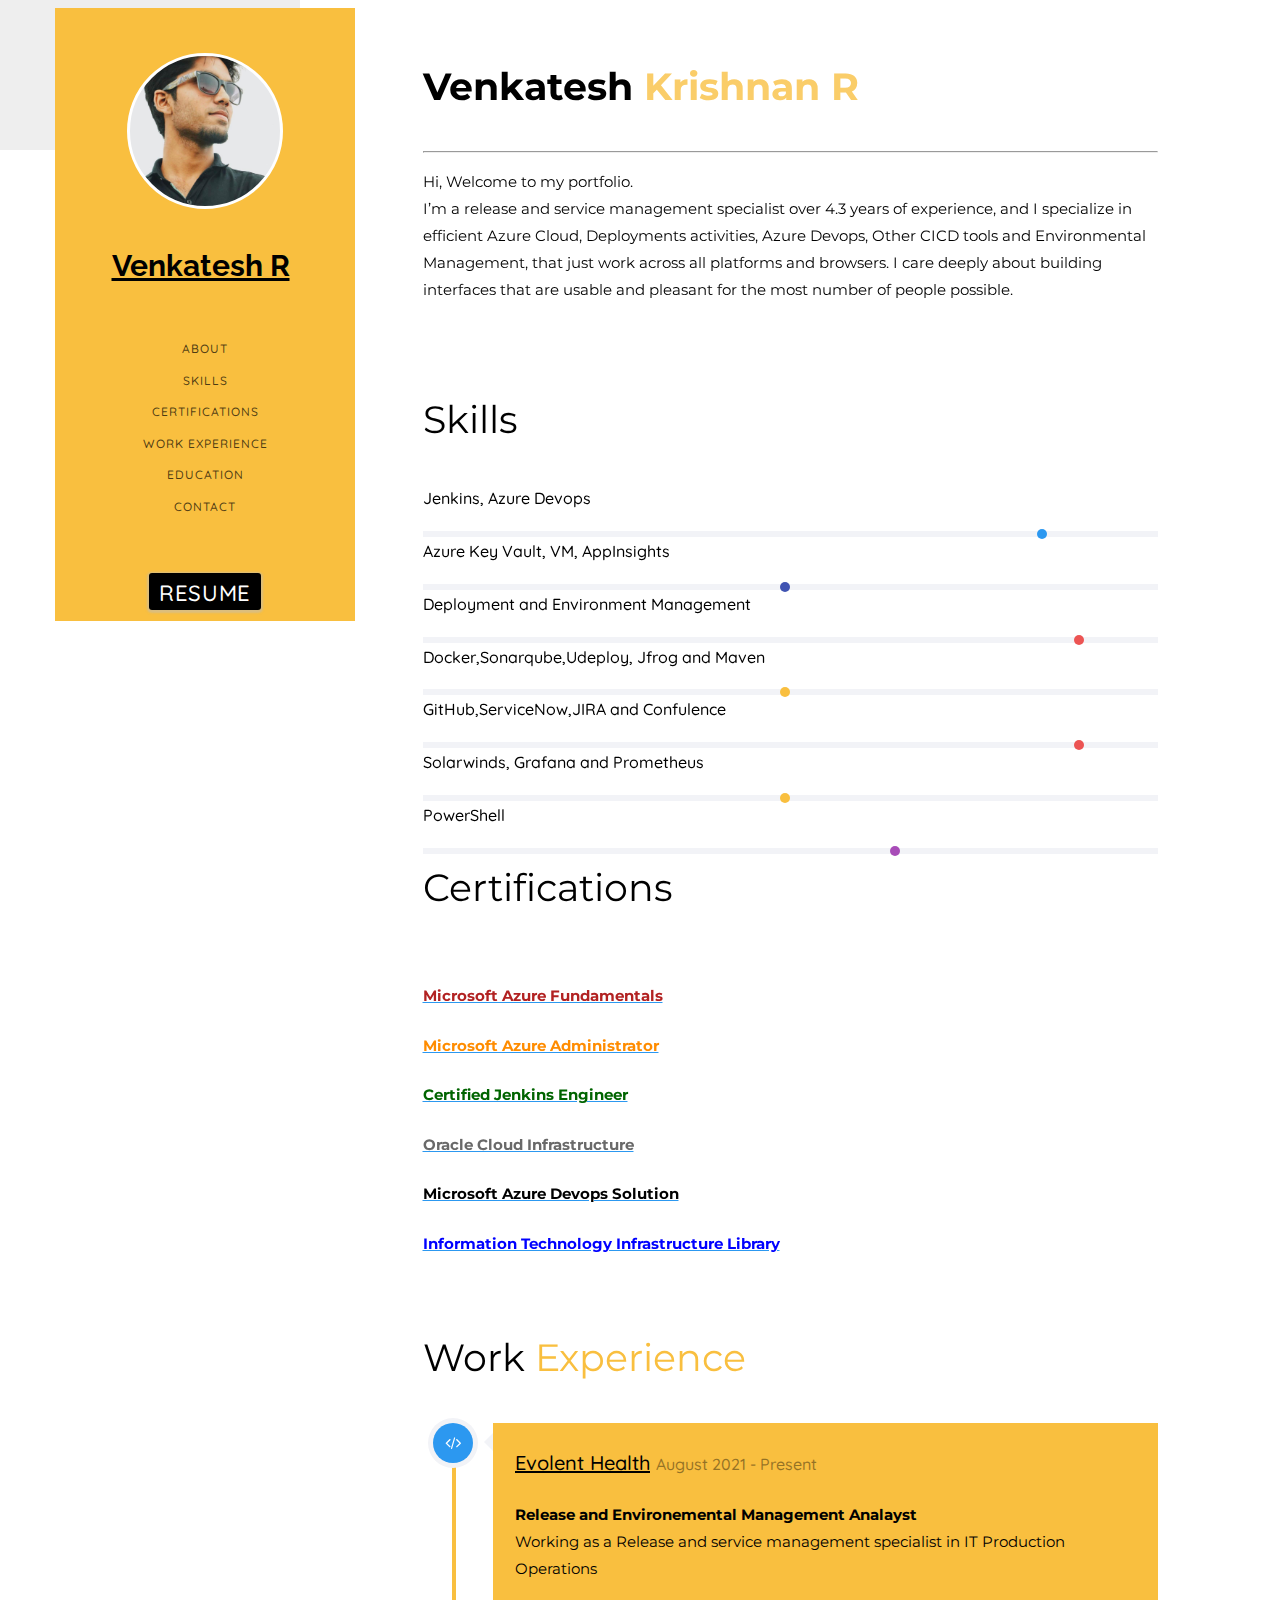
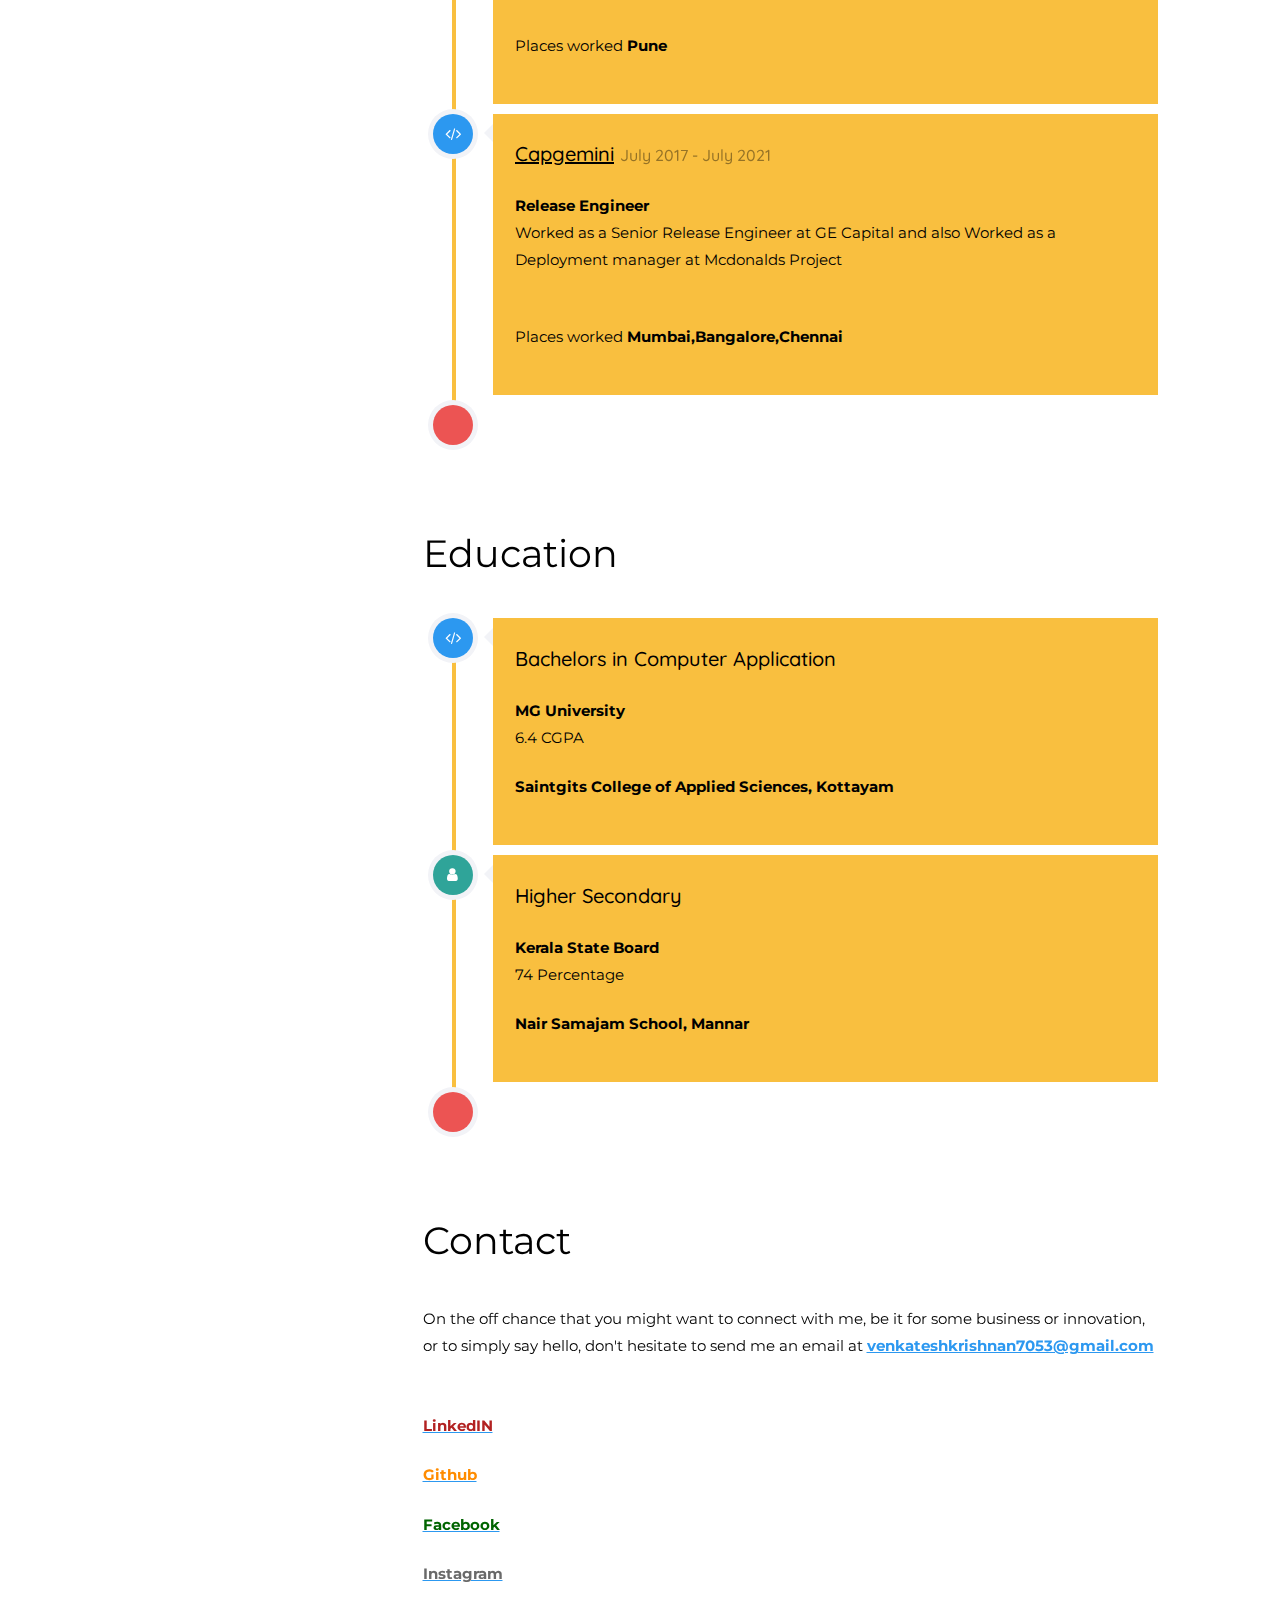
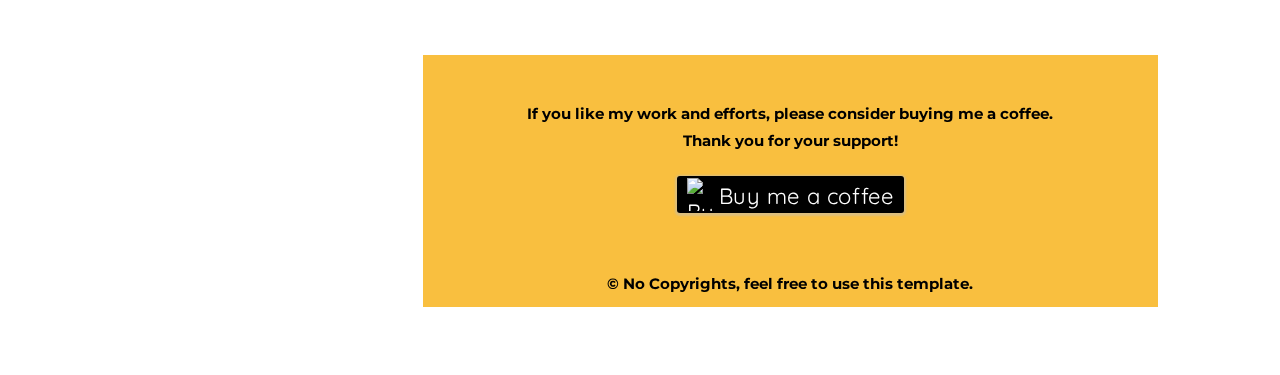
==== commit 195f850d: "Update index.html" ====
--- a/index.html
+++ b/index.html
@@ -114,7 +114,7 @@
                         </div>
                         <div class="col-md-6 animate-box" data-animate-effect="fadeInRight">
                            <div class="progress-wrap">
-                              <h3 style="font-weight: 500;"> Deployment Management and Environment Management </h3>
+                              <h3 style="font-weight: 500;"> Deployment and Environment Management </h3>
                               <div class="progress">
                                  <div class="progress-bar color-2" role="progressbar" aria-valuenow="40"
                                     aria-valuemin="0" aria-valuemax="100" style="width:90%">
@@ -132,6 +132,26 @@
                               </div>
                            </div>
                         </div>
+                        <div class="col-md-6 animate-box" data-animate-effect="fadeInLeft">
+                           <div class="progress-wrap">
+                              <h3 style="font-weight: 500;">GitHub,ServiceNow,JIRA and Confulence</h3>
+                              <div class="progress">
+                                 <div class="progress-bar color-7" role="progressbar" aria-valuenow="70"
+                                    aria-valuemin="0" aria-valuemax="100" style="width:90%">
+                                 </div>
+                              </div>
+                           </div>
+                        </div>
+                        <div class="col-md-6 animate-box" data-animate-effect="fadeInRight">
+                           <div class="progress-wrap">
+                              <h3 style="font-weight: 500;">Solarwinds, Grafana and Prometheus</h3>
+                              <div class="progress">
+                                 <div class="progress-bar color-3" role="progressbar" aria-valuenow="80"
+                                    aria-valuemin="0" aria-valuemax="100" style="width:50%">
+                                 </div>
+                              </div>
+                           </div>
+                        </div>
                         <div class="col-md-6 animate-box" data-animate-effect="fadeInRight">
                            <div class="progress-wrap">
                               <h3 style="font-weight: 500;">PowerShell</h3>
@@ -142,27 +162,6 @@
                               </div>
                            </div>
                         </div>
-                        <div class="col-md-6 animate-box" data-animate-effect="fadeInLeft">
-                           <div class="progress-wrap">
-                              <h3 style="font-weight: 500;">GitHub,ServiceNow,JIRA and Confulence</h3>
-                              <div class="progress">
-                                 <div class="progress-bar color-7" role="progressbar" aria-valuenow="70"
-                                    aria-valuemin="0" aria-valuemax="100" style="width:90%">
-                                 </div>
-                              </div>
-                           </div>
-                        </div>
-                        <div class="col-md-6 animate-box" data-animate-effect="fadeInRight">
-                           <div class="progress-wrap">
-                              <h3 style="font-weight: 500;">Solarwinds, Grafana and Prometheus</h3>
-                              <div class="progress">
-                                 <div class="progress-bar color-3" role="progressbar" aria-valuenow="80"
-                                    aria-valuemin="0" aria-valuemax="100" style="width:50%">
-                                 </div>
-                              </div>
-                           </div>
-                        </div>
-                        
                   </div>
                </section>
                <!---------------Certifications---------->
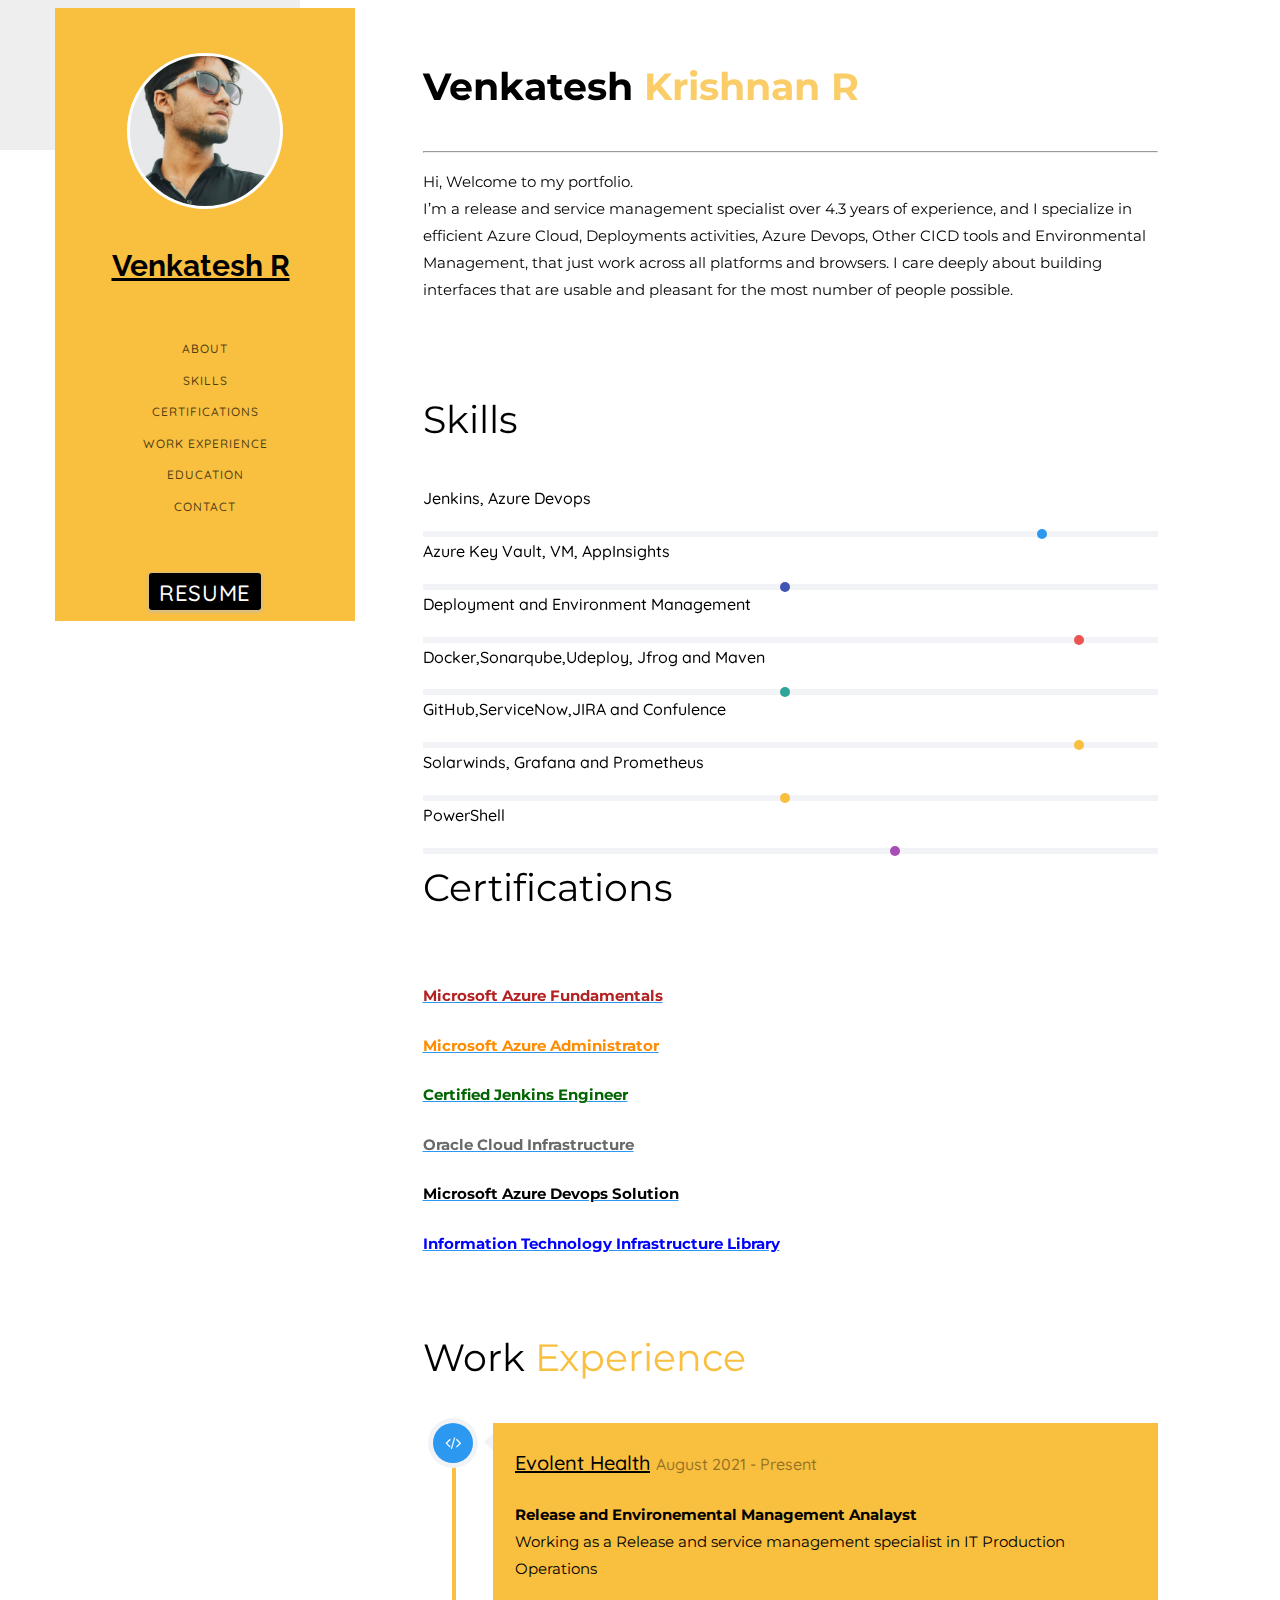
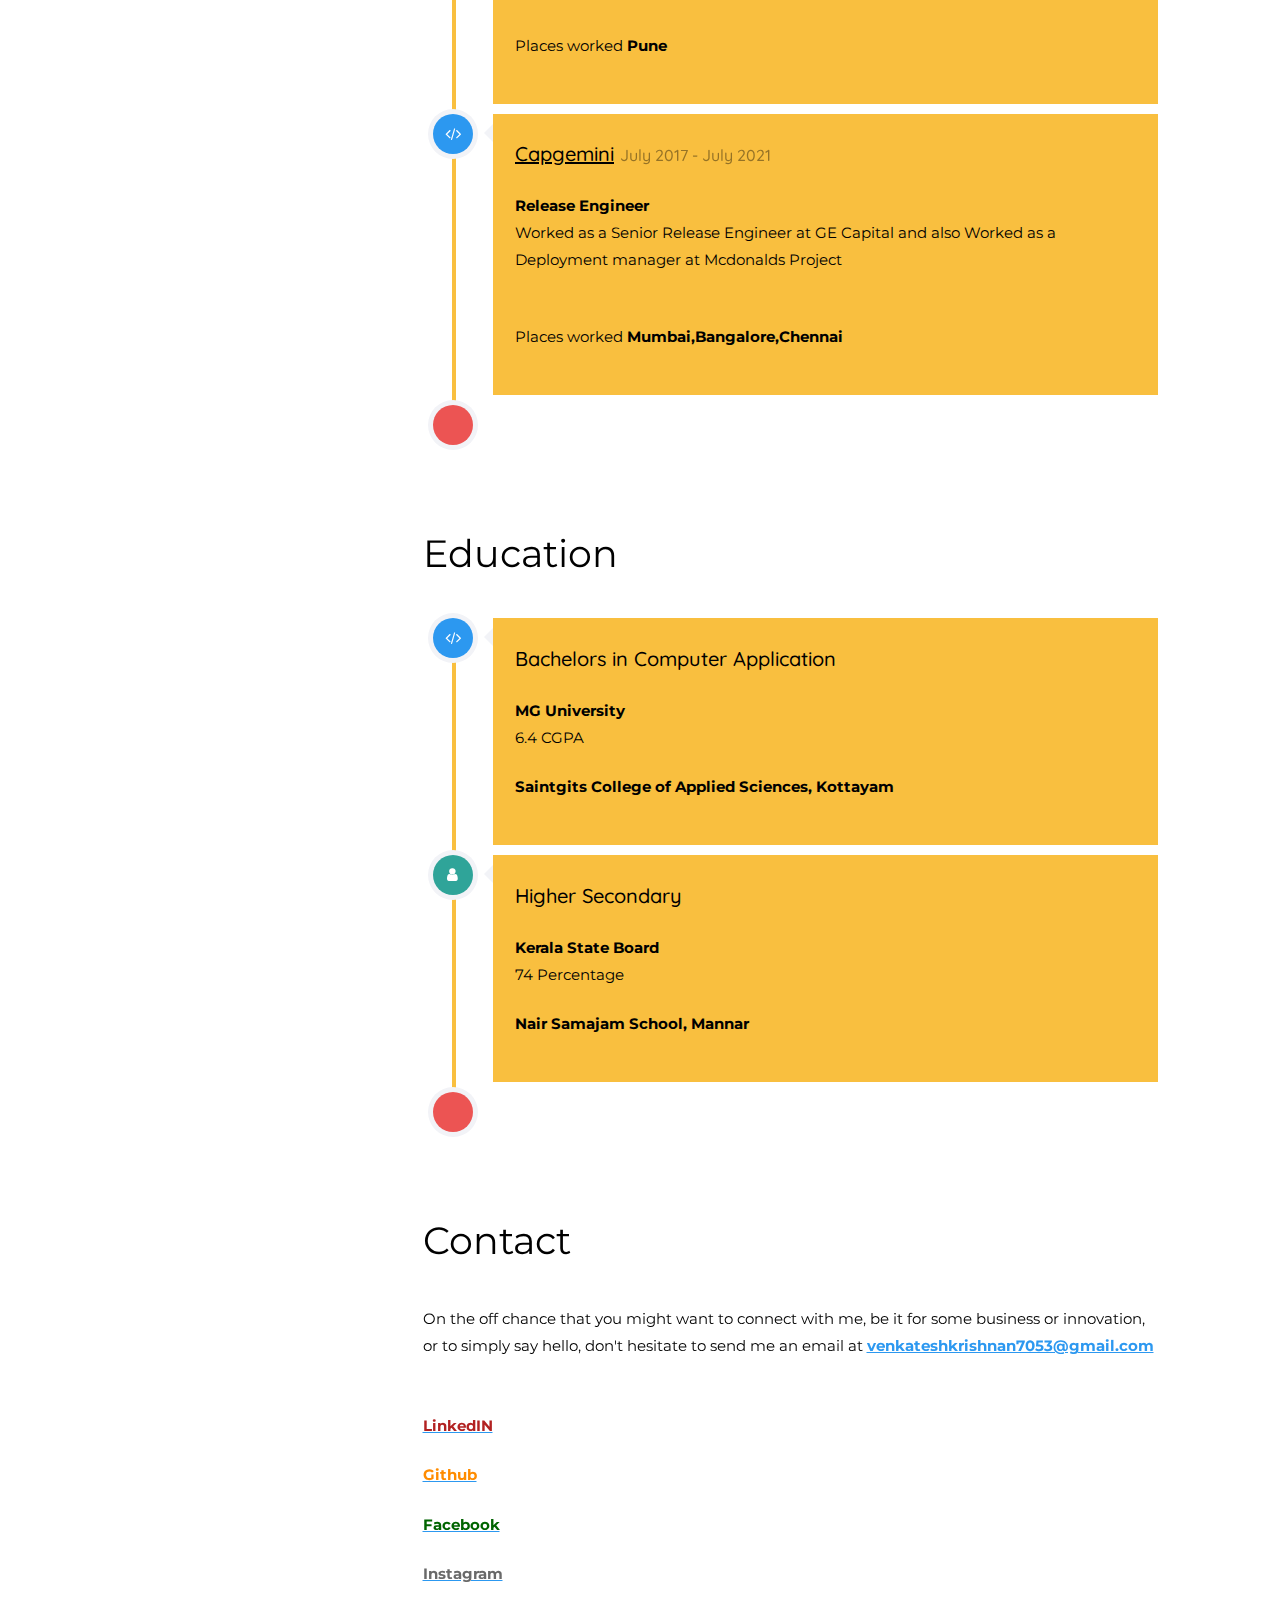
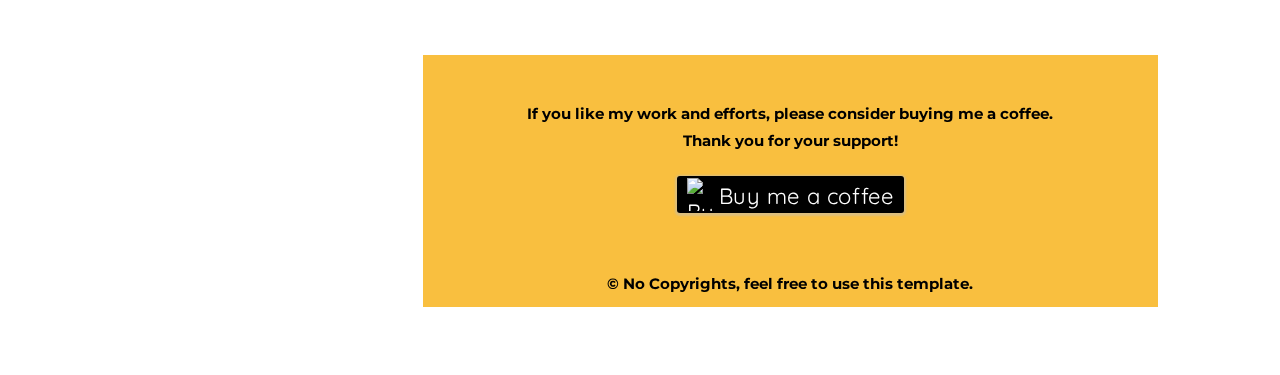
==== commit e5a9f3e3: "Update index.html" ====
--- a/index.html
+++ b/index.html
@@ -126,7 +126,7 @@
                            <div class="progress-wrap">
                               <h3 style="font-weight: 500;">Docker,Sonarqube,Udeploy, Jfrog and Maven</h3>
                               <div class="progress">
-                                 <div class="progress-bar color-3" role="progressbar" aria-valuenow="30"
+                                 <div class="progress-bar color-5" role="progressbar" aria-valuenow="30"
                                     aria-valuemin="0" aria-valuemax="100" style="width:50%">
                                  </div>
                               </div>
@@ -136,7 +136,7 @@
                            <div class="progress-wrap">
                               <h3 style="font-weight: 500;">GitHub,ServiceNow,JIRA and Confulence</h3>
                               <div class="progress">
-                                 <div class="progress-bar color-7" role="progressbar" aria-valuenow="70"
+                                 <div class="progress-bar color-8" role="progressbar" aria-valuenow="70"
                                     aria-valuemin="0" aria-valuemax="100" style="width:90%">
                                  </div>
                               </div>
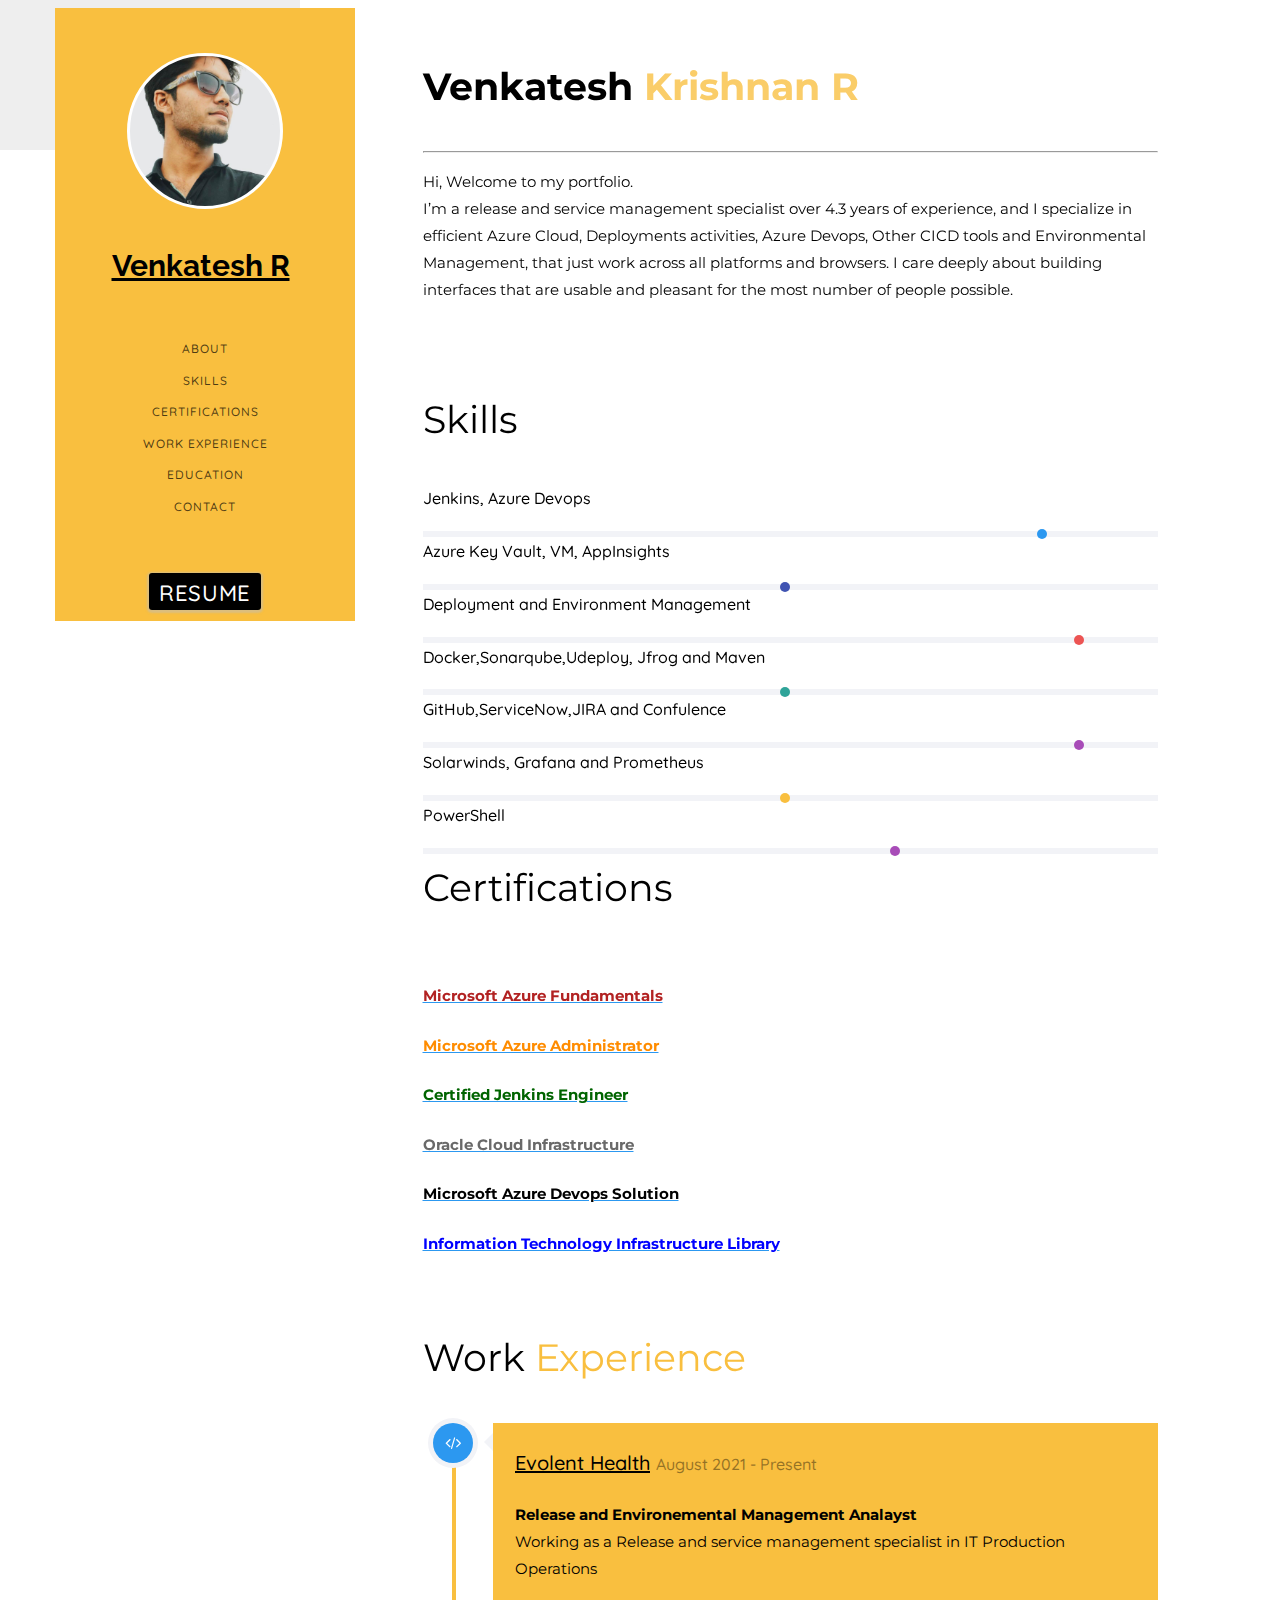
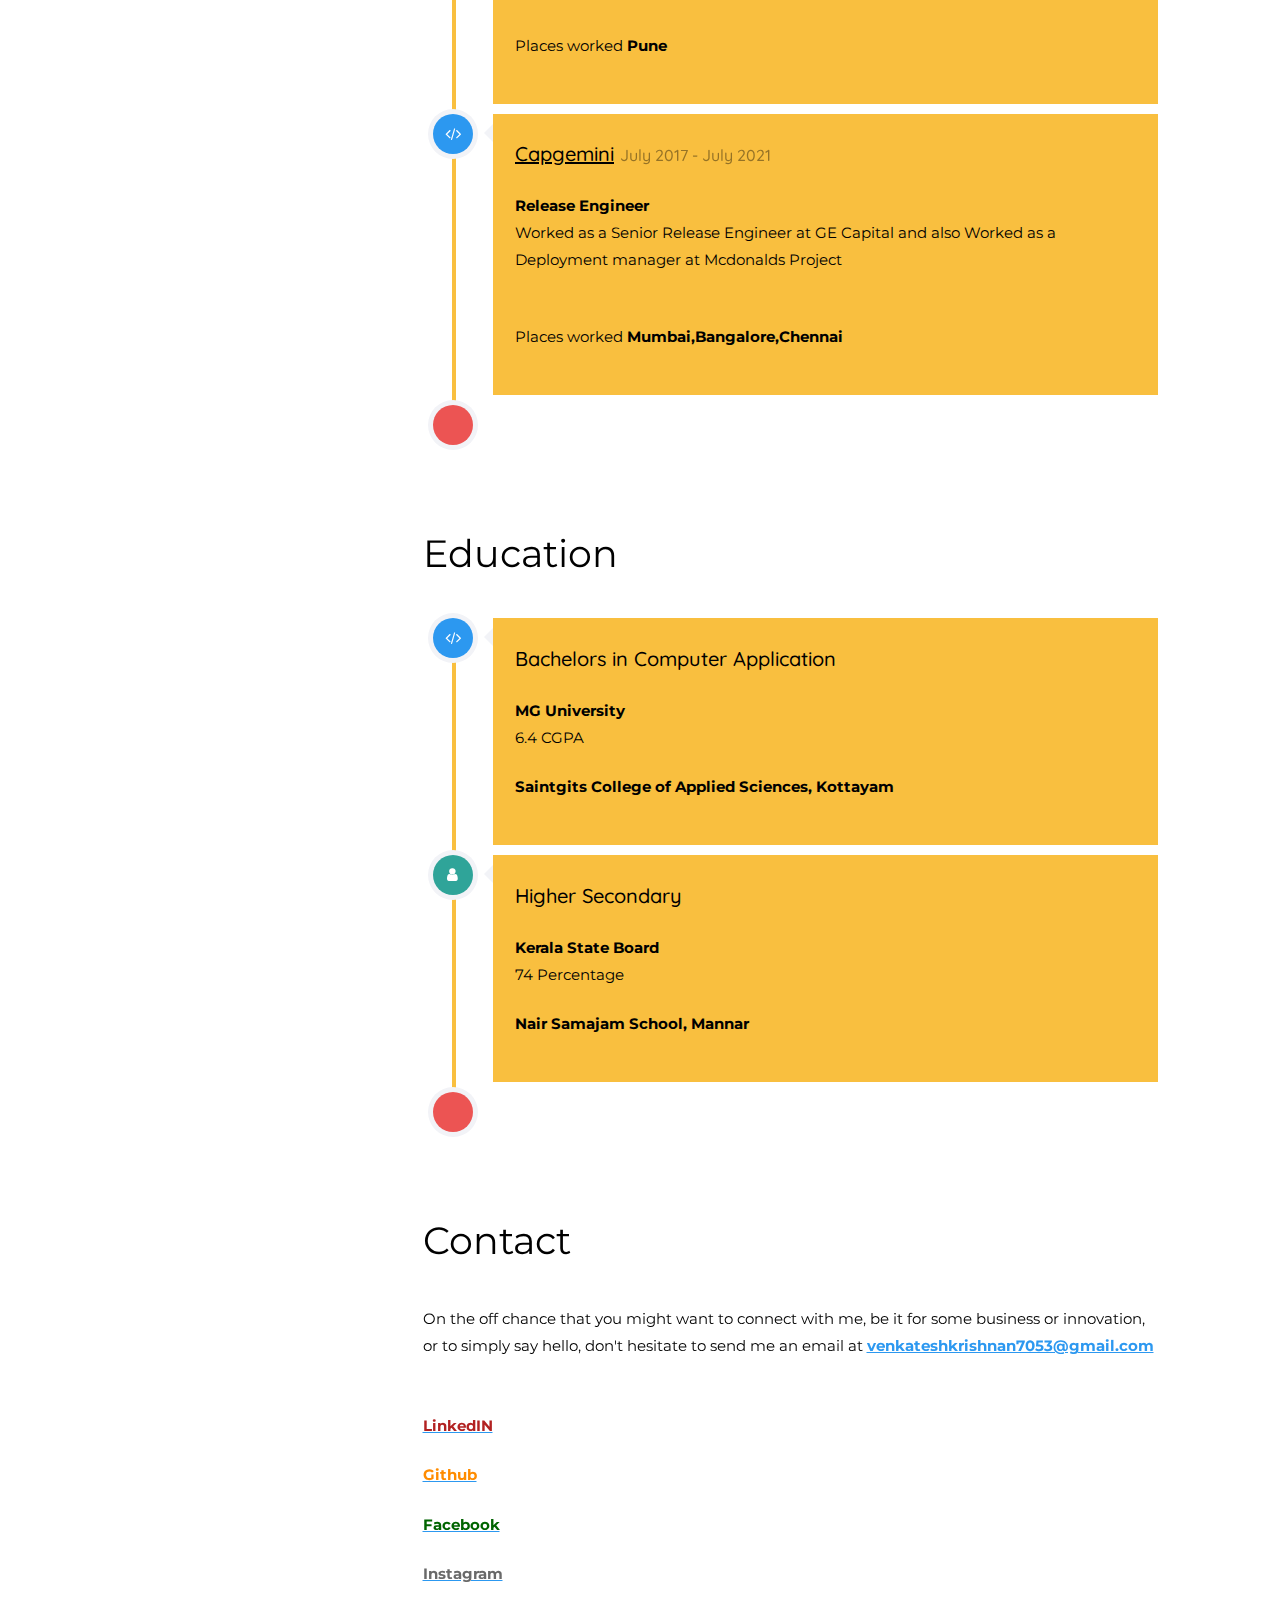
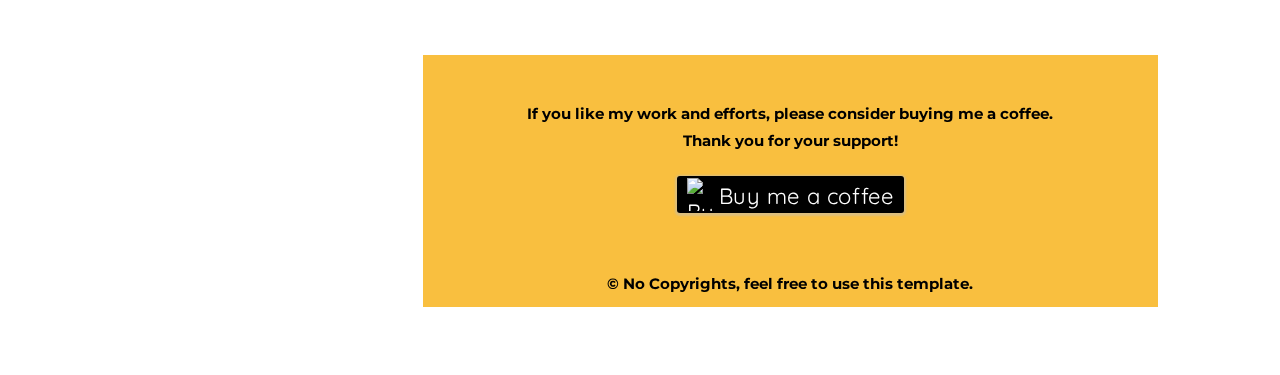
==== commit 763aa146: "Update index.html" ====
--- a/index.html
+++ b/index.html
@@ -136,7 +136,7 @@
                            <div class="progress-wrap">
                               <h3 style="font-weight: 500;">GitHub,ServiceNow,JIRA and Confulence</h3>
                               <div class="progress">
-                                 <div class="progress-bar color-8" role="progressbar" aria-valuenow="70"
+                                 <div class="progress-bar color-9" role="progressbar" aria-valuenow="70"
                                     aria-valuemin="0" aria-valuemax="100" style="width:90%">
                                  </div>
                               </div>
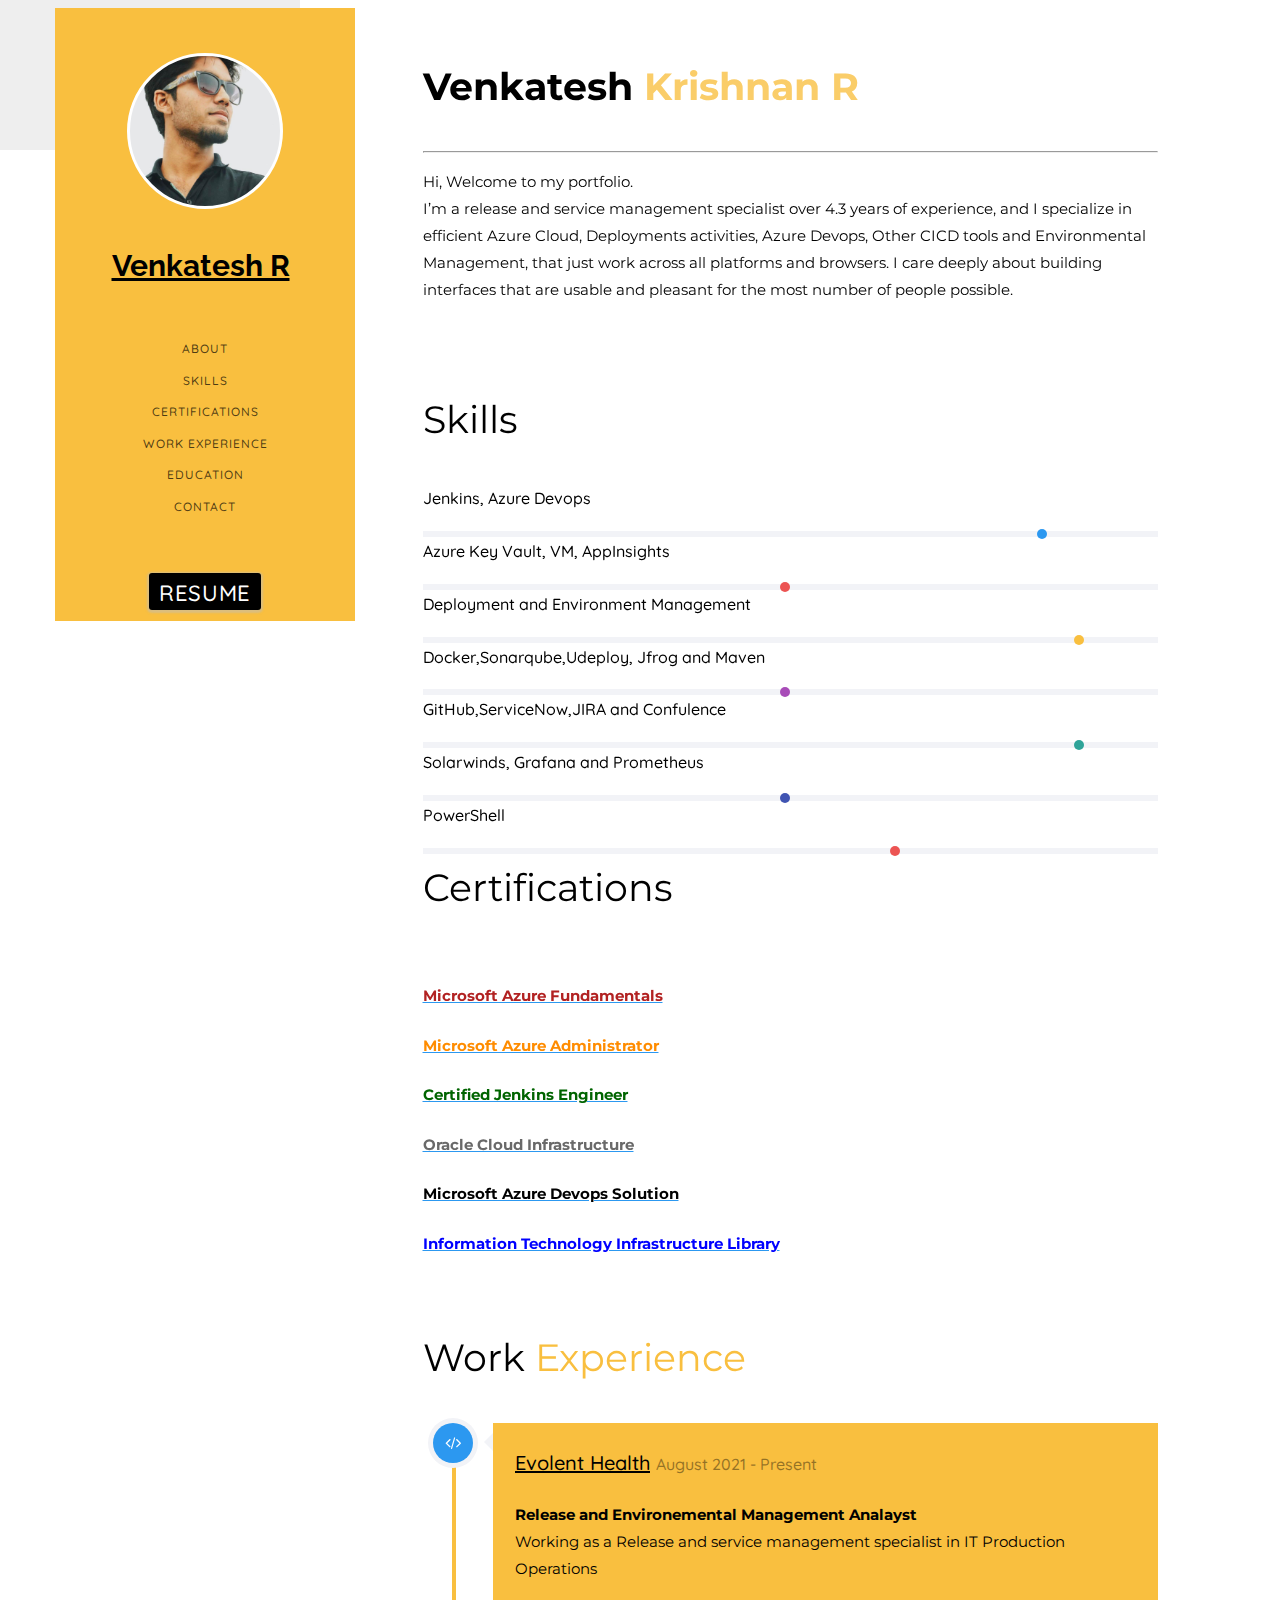
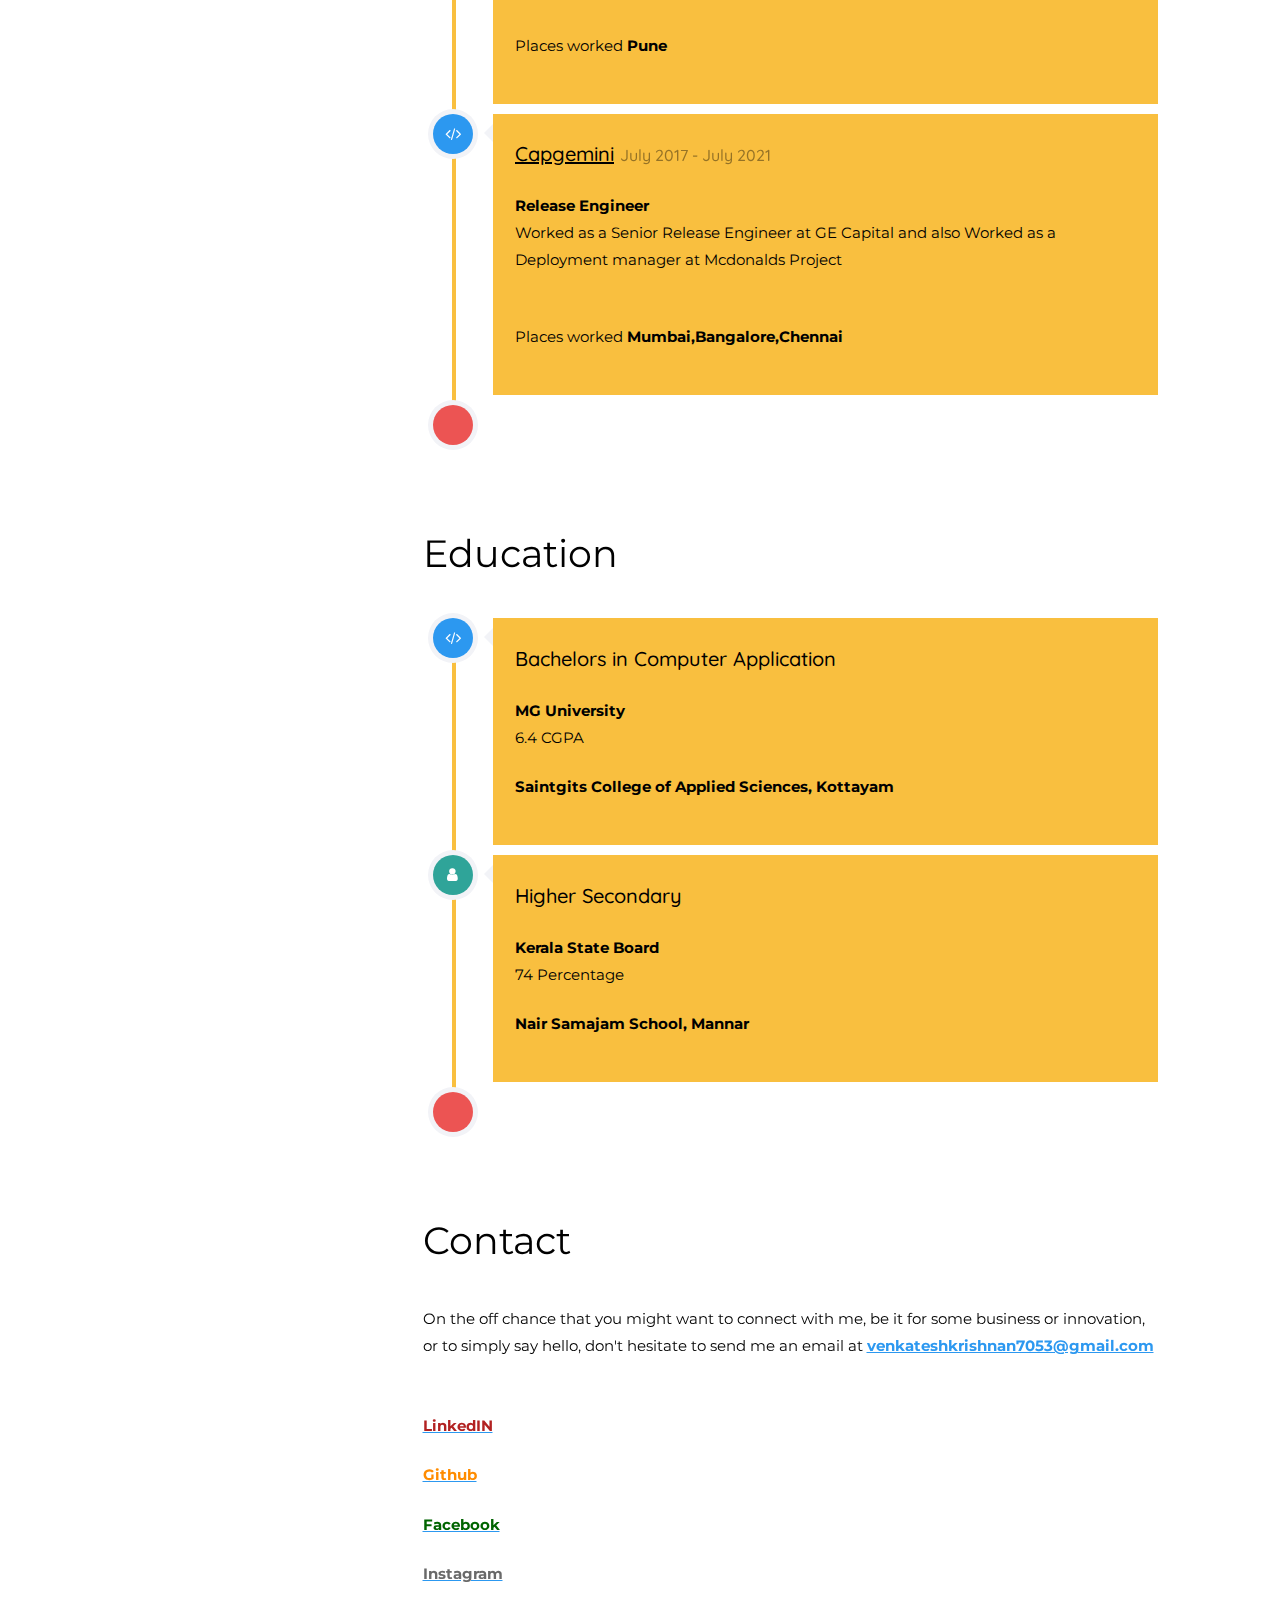
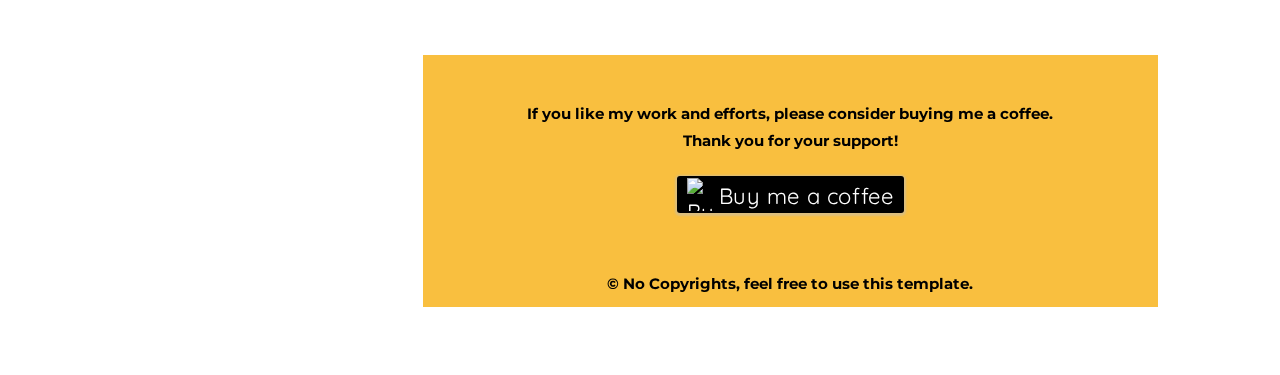
==== commit f7031da4: "Update index.html" ====
--- a/index.html
+++ b/index.html
@@ -106,7 +106,7 @@
                            <div class="progress-wrap">
                               <h3 style="font-weight: 500;">Azure Key Vault, VM, AppInsights</h3>
                               <div class="progress">
-                                 <div class="progress-bar color-6" role="progressbar" aria-valuenow="50"
+                                 <div class="progress-bar color-2" role="progressbar" aria-valuenow="50"
                                     aria-valuemin="0" aria-valuemax="100" style="width:50%">
                                  </div>
                               </div>
@@ -116,7 +116,7 @@
                            <div class="progress-wrap">
                               <h3 style="font-weight: 500;"> Deployment and Environment Management </h3>
                               <div class="progress">
-                                 <div class="progress-bar color-2" role="progressbar" aria-valuenow="40"
+                                 <div class="progress-bar color-3" role="progressbar" aria-valuenow="40"
                                     aria-valuemin="0" aria-valuemax="100" style="width:90%">
                                  </div>
                               </div>
@@ -126,7 +126,7 @@
                            <div class="progress-wrap">
                               <h3 style="font-weight: 500;">Docker,Sonarqube,Udeploy, Jfrog and Maven</h3>
                               <div class="progress">
-                                 <div class="progress-bar color-5" role="progressbar" aria-valuenow="30"
+                                 <div class="progress-bar color-4" role="progressbar" aria-valuenow="30"
                                     aria-valuemin="0" aria-valuemax="100" style="width:50%">
                                  </div>
                               </div>
@@ -136,7 +136,7 @@
                            <div class="progress-wrap">
                               <h3 style="font-weight: 500;">GitHub,ServiceNow,JIRA and Confulence</h3>
                               <div class="progress">
-                                 <div class="progress-bar color-9" role="progressbar" aria-valuenow="70"
+                                 <div class="progress-bar color-5" role="progressbar" aria-valuenow="70"
                                     aria-valuemin="0" aria-valuemax="100" style="width:90%">
                                  </div>
                               </div>
@@ -146,7 +146,7 @@
                            <div class="progress-wrap">
                               <h3 style="font-weight: 500;">Solarwinds, Grafana and Prometheus</h3>
                               <div class="progress">
-                                 <div class="progress-bar color-3" role="progressbar" aria-valuenow="80"
+                                 <div class="progress-bar color-6" role="progressbar" aria-valuenow="80"
                                     aria-valuemin="0" aria-valuemax="100" style="width:50%">
                                  </div>
                               </div>
@@ -156,7 +156,7 @@
                            <div class="progress-wrap">
                               <h3 style="font-weight: 500;">PowerShell</h3>
                               <div class="progress">
-                                 <div class="progress-bar color-4" role="progressbar" aria-valuenow="70"
+                                 <div class="progress-bar color-7" role="progressbar" aria-valuenow="70"
                                     aria-valuemin="0" aria-valuemax="100" style="width:65%">
                                  </div>
                               </div>
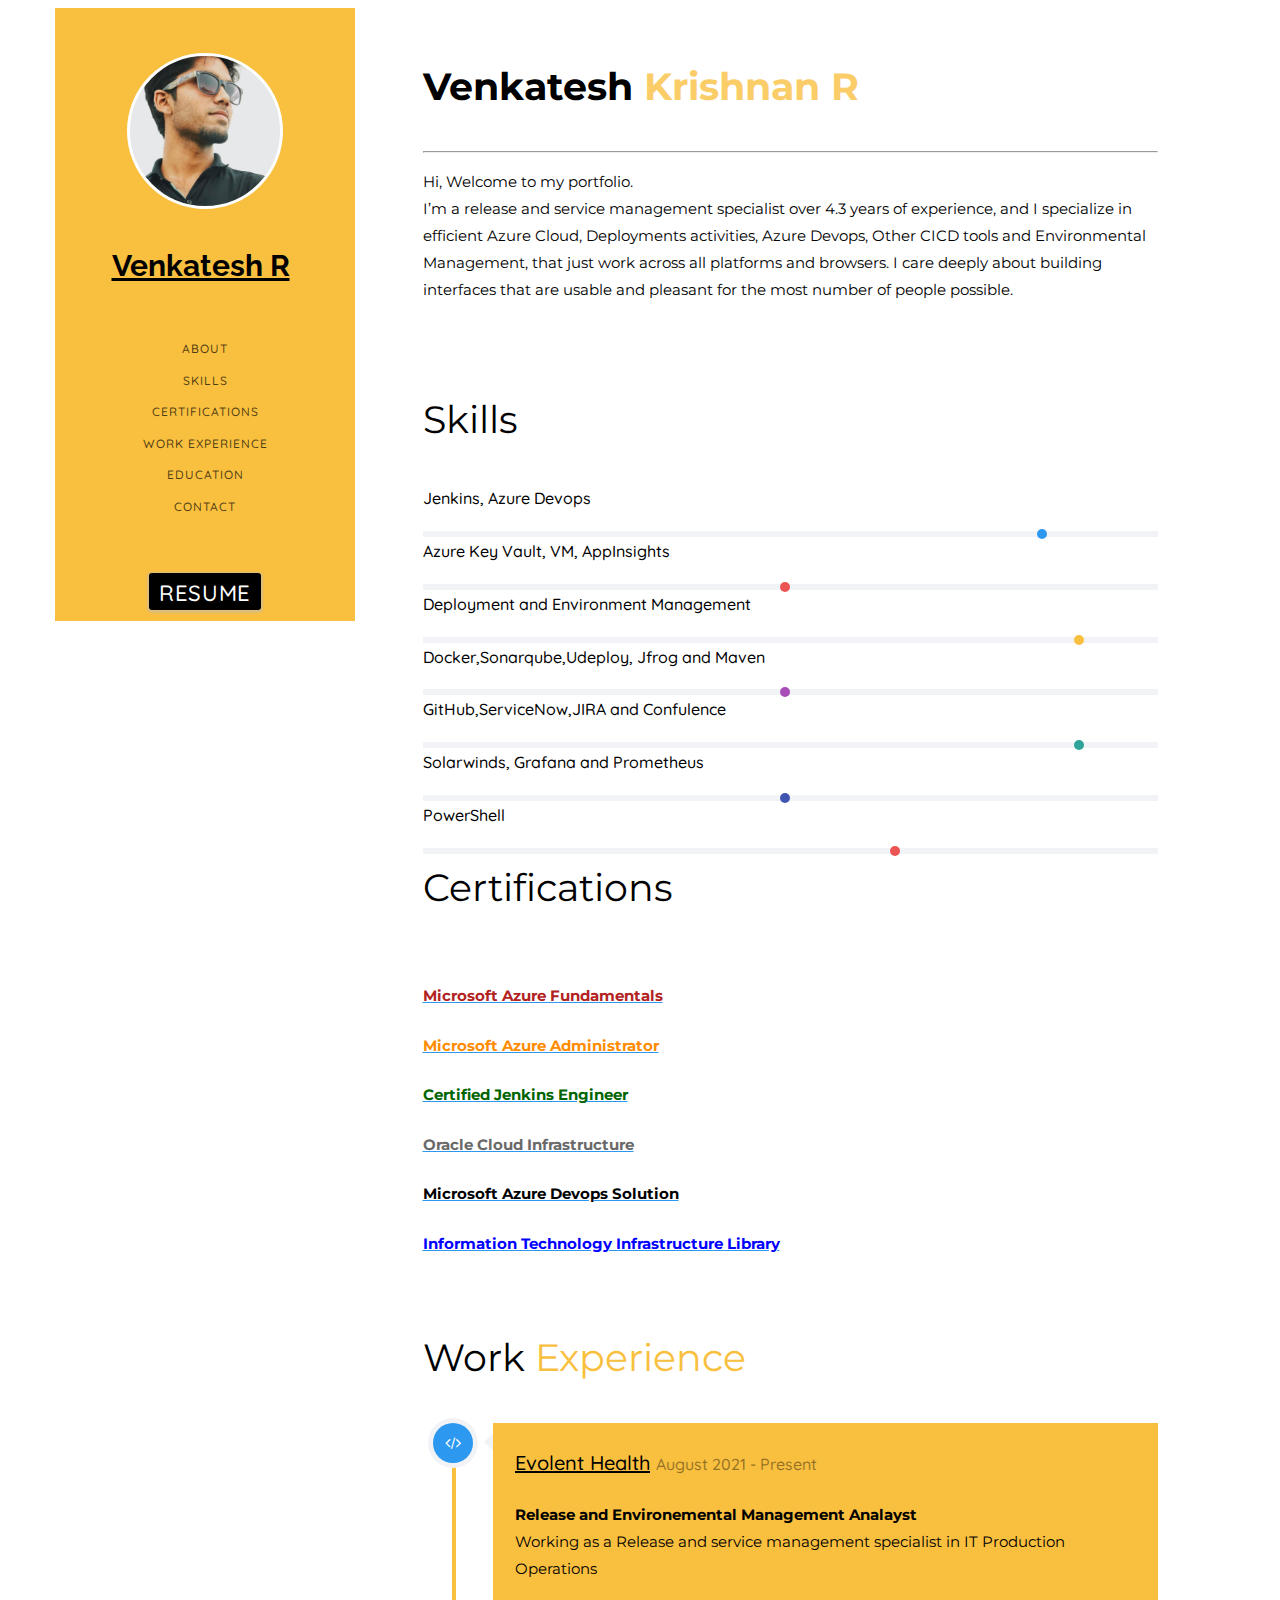
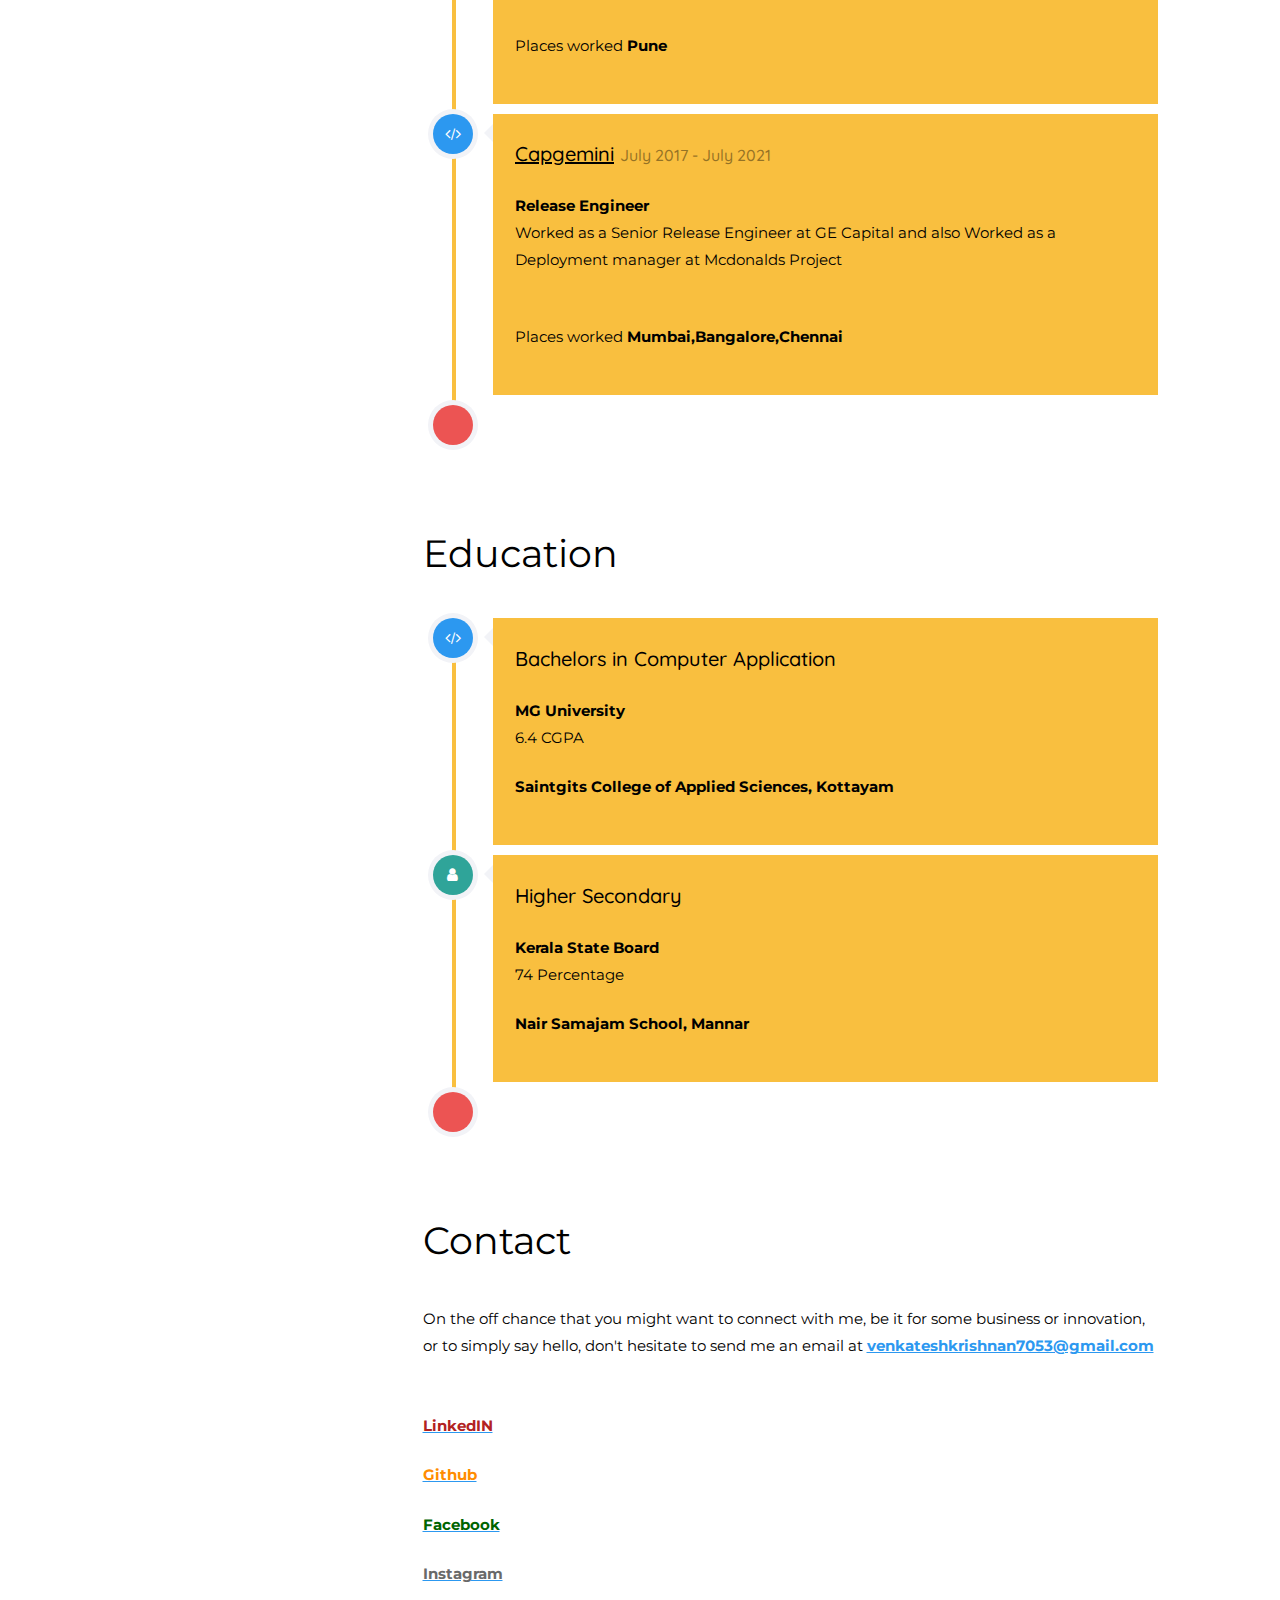
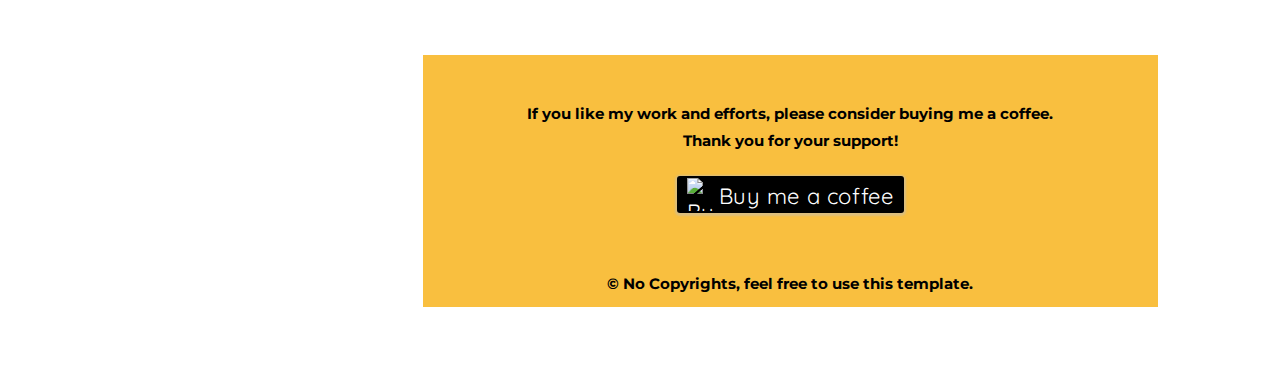
==== commit 26b11e83: "updated canvas" ====
--- a/index.html
+++ b/index.html
@@ -27,7 +27,7 @@
       <script data-ad-client="ca-pub-2147632065762164" async src="https://pagead2.googlesyndication.com/pagead/js/adsbygoogle.js"></script>
    </head>
    <body>
-      <canvas id="canvas"></canvas>
+      <!-----<canvas id="canvas"></canvas>--->
       <div id="colorlib-page">
          <div class="container-wrap">
             <a href="#" class="js-colorlib-nav-toggle colorlib-nav-toggle" data-toggle="collapse" data-target="#navbar" aria-expanded="false" aria-controls="navbar"><i></i></a> 
@@ -54,7 +54,7 @@
                 <div>
                      <ul>
 
-                        <li><a href="https://github.com/vr26/venkatesh.github.io/raw/master/Venkatesh_Resume%20(1).pdf" class="bmc-button" data-nav-section="Resume">Resume</a></li>
+                        <li><a href="https://github.com/vr26/venkatesh.github.io/blob/c3753122786944e933e9da6b68ef83bd44780b9a/Venkatesh_Resume.pdf" class="bmc-button" data-nav-section="Resume">Resume</a></li>
                         
                      </ul>
                   </div>
@@ -426,6 +426,6 @@
       <!-- MAIN JS -->
       <script src="js/main.js"></script>
       <!--canvas js--->
-      <script src="js/canvas.js"></script>
+   <!--<script src="js/canvas.js"></script>--->
    </body>
 </html>
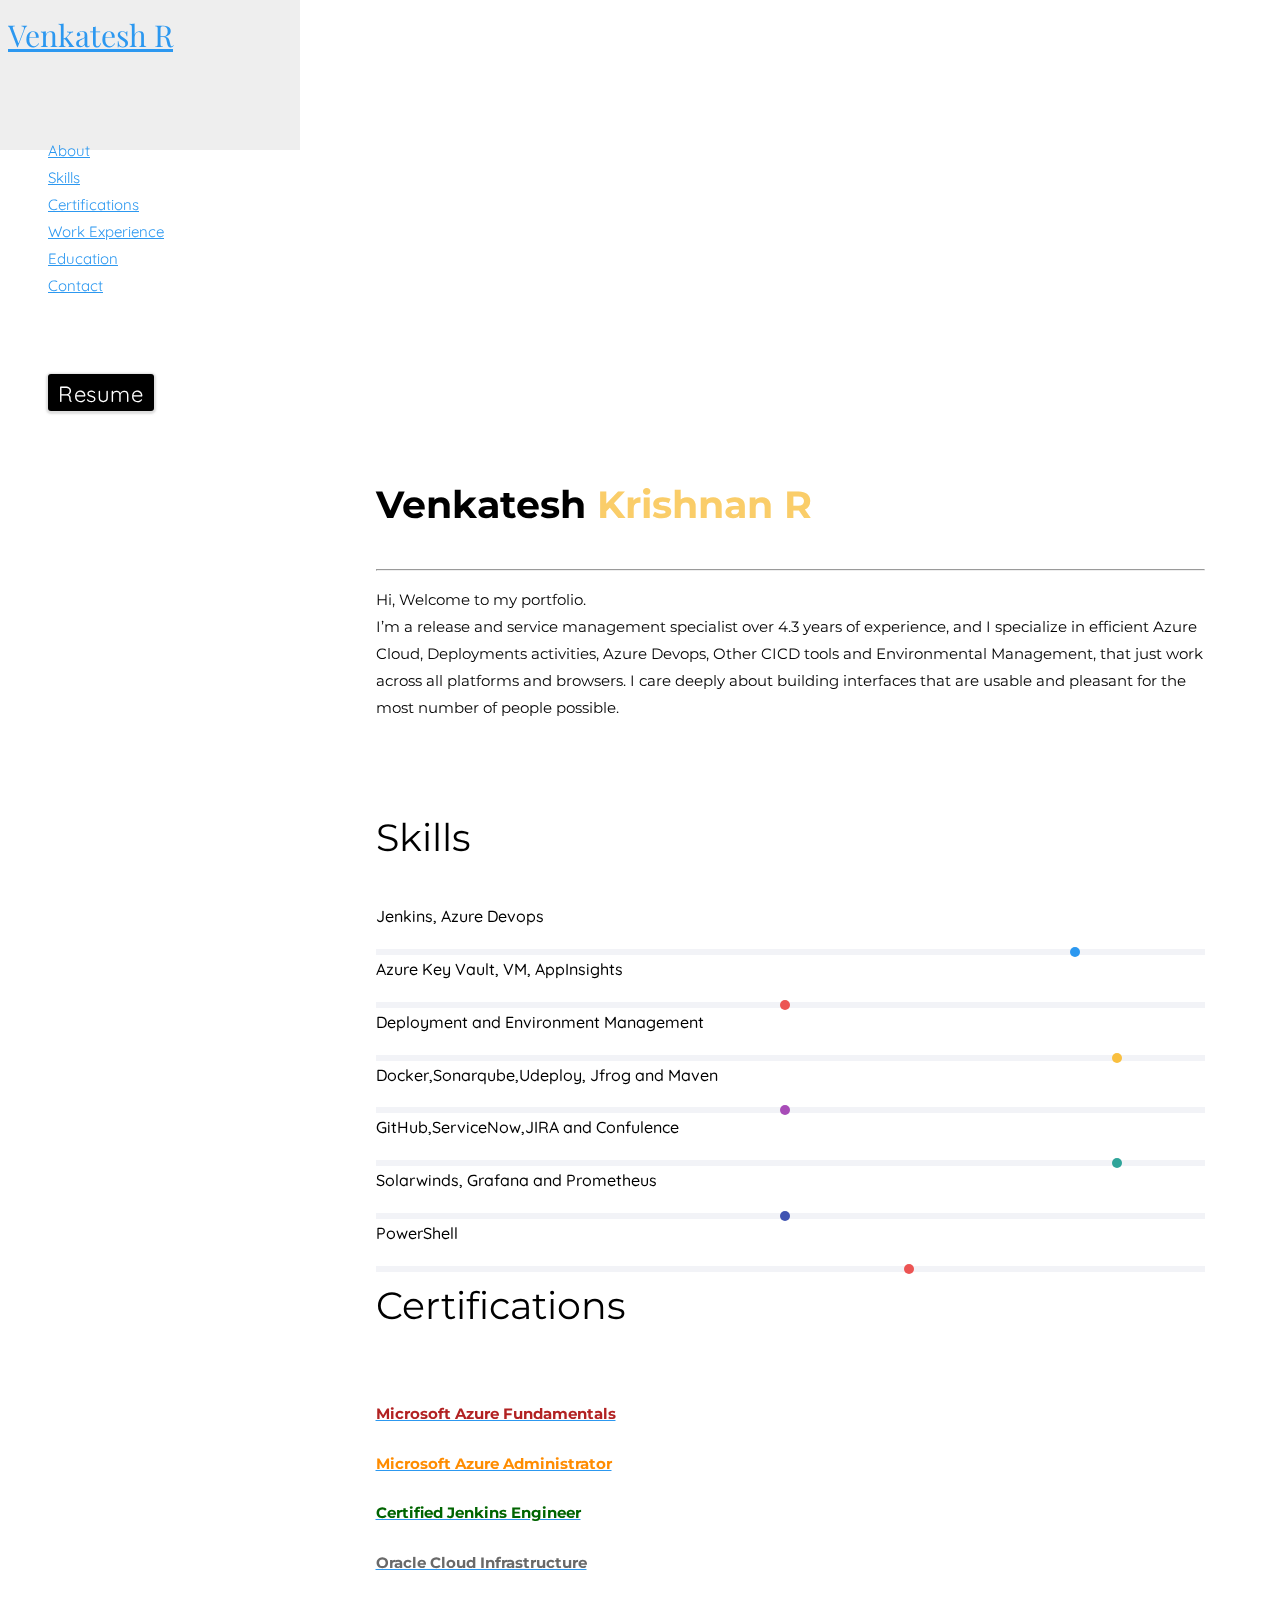
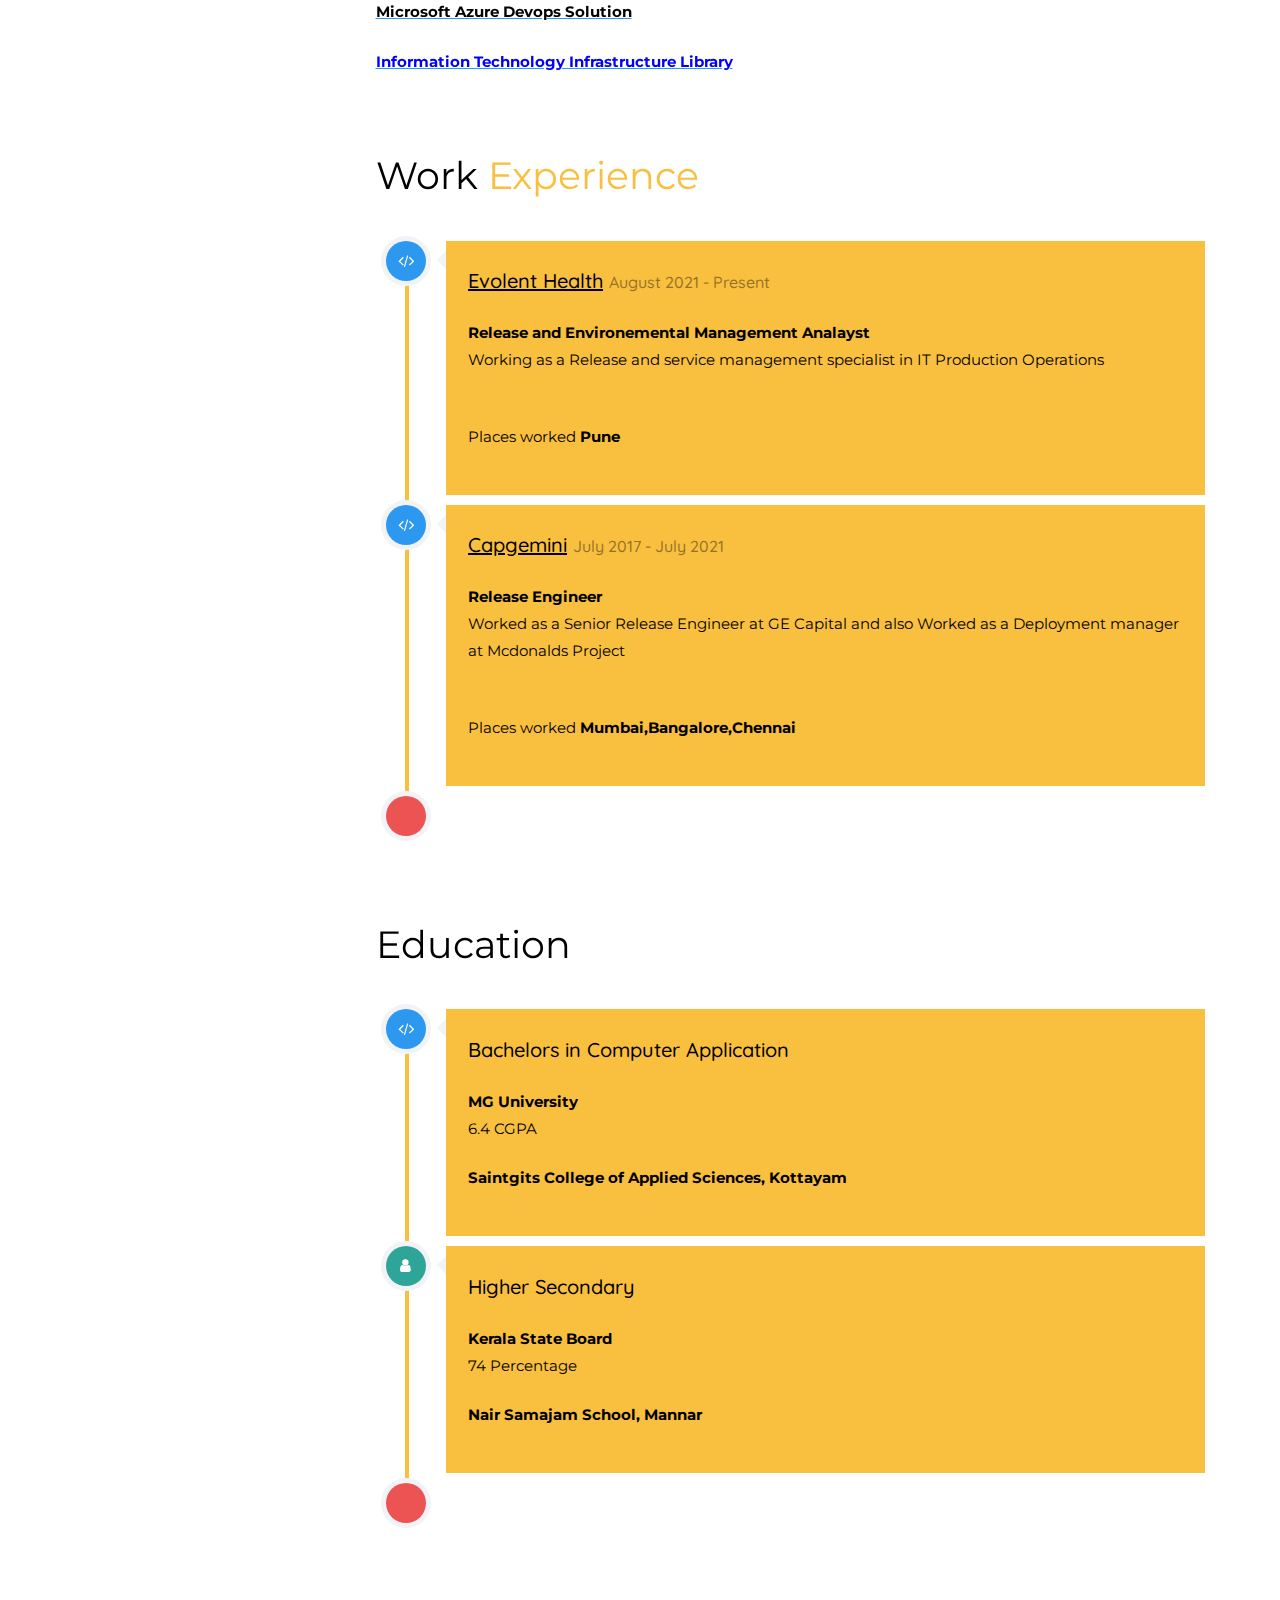
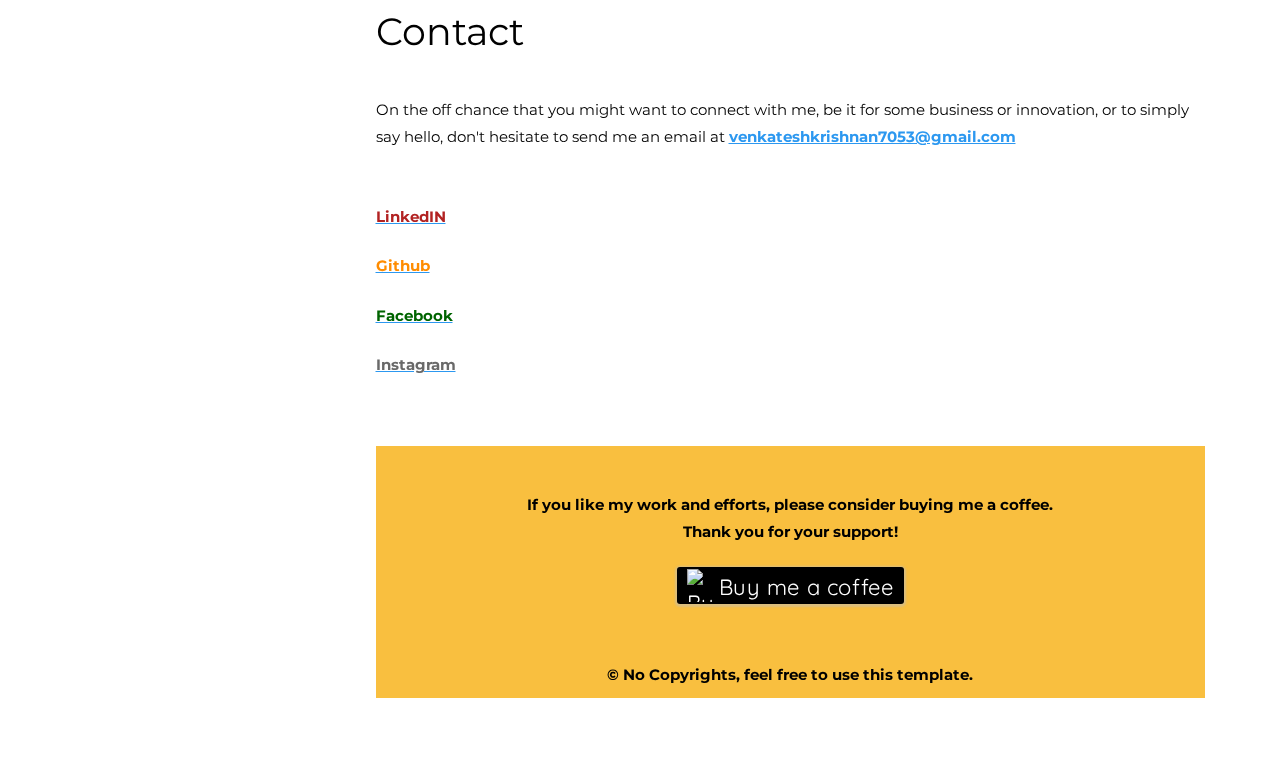
==== commit 25c88f69: "Updated" ====
--- a/index.html
+++ b/index.html
@@ -1,431 +1,465 @@
 <!DOCTYPE HTML>
 <html>
-   <head>
-      <meta charset="utf-8">
-      <meta http-equiv="X-UA-Compatible" content="IE=edge">
-      <title>Venkatesh Krishnan R-Portfolio Webpage</title>
-      <meta name="viewport" content="width=device-width, initial-scale=1">
-      <meta name="description" content="Portfolio webpage of Venkatesh Krishnan R" />
-      <meta name="keywords" content="portfolio,website,personal website,github,projects,release engineer and azure" />
-      <meta name="author" content="Venkateh R" />
-      <!--Social Media icons--> 
-      <link rel="stylesheet" href="https://cdnjs.cloudflare.com/ajax/libs/font-awesome/4.7.0/css/font-awesome.min.css">
-      <!-- Place favicon.ico and apple-touch-icon.png in the root directory -->
-      <link rel="icon" type="image/png" href="/images/logo.png">
-      <link href="https://fonts.googleapis.com/css?family=Quicksand:300,400,500,700" rel="stylesheet">
-      <link href="https://fonts.googleapis.com/css?family=Playfair+Display:400,400i,700" rel="stylesheet">
-      <link href="https://fonts.googleapis.com/css?family=Montserrat|Open+Sans|Raleway&display=swap" rel="stylesheet">
-      <!-- Animate.css -->
-      <link rel="stylesheet" href="css/animate.css">
-      <!-- Bootstrap  -->
-      <link rel="stylesheet" href="css/bootstrap.css">
-      <!-- Theme style  -->
-      <link rel="stylesheet" href="css/style.css">
-      <!-- Modernizr JS -->
-      <script src="js/modernizr-2.6.2.min.js"></script>
-      <!-----Google adsense code---->
-      <script data-ad-client="ca-pub-2147632065762164" async src="https://pagead2.googlesyndication.com/pagead/js/adsbygoogle.js"></script>
-   </head>
-   <body>
-      <!-----<canvas id="canvas"></canvas>--->
-      <div id="colorlib-page">
-         <div class="container-wrap">
-            <a href="#" class="js-colorlib-nav-toggle colorlib-nav-toggle" data-toggle="collapse" data-target="#navbar" aria-expanded="false" aria-controls="navbar"><i></i></a> 
-            <!----Side bar--->
-            <aside id="colorlib-aside" role="complementary" class="border js-fullheight">
-               <div class="text-center">
-                  <div class="author-img" style="background-image: url(Venk.JPG);"></div>
-                  <h1 id="colorlib-logo"><a href="https://vr26.github.io/venkatesh.github.io">Venkatesh R</a></h1>
-               </div>
-               <nav id="colorlib-main-menu" role="navigation" class="navbar" style="padding-top: 2em">
-                  <div id="navbar" class="collapse">
-                     <ul>
-                        <li><a href="#" data-nav-section="about">About</a></li>
-                        <li><a href="#" data-nav-section="skills">Skills</a></li>
-                        <li><a href="#" data-nav-section="project">Certifications</a></li>
-                        <li><a href="#" data-nav-section="experience">Work Experience</a></li>
-                        <li><a href="#" data-nav-section="education">Education</a></li>
-                        <li><a href="#" data-nav-section="contact">Contact</a></li>
-                        
-                     </ul>
-                  </div>
-               </nav>
-               <nav id="colorlib-main-menu" role="navigation" class="navbar" style="padding-top: 3em">
-                <div>
-                     <ul>
-
-                        <li><a href="https://github.com/vr26/venkatesh.github.io/blob/c3753122786944e933e9da6b68ef83bd44780b9a/Venkatesh_Resume.pdf" class="bmc-button" data-nav-section="Resume">Resume</a></li>
-                        
-                     </ul>
-                  </div>
-    </nav>
-       
+
+<head>
+    <meta charset="utf-8">
+    <meta http-equiv="X-UA-Compatible" content="IE=edge">
+    <title>Venkatesh Krishnan R-Portfolio Webpage</title>
+    <meta name="viewport" content="width=device-width, initial-scale=1">
+    <meta name="description" content="Portfolio webpage of Venkatesh Krishnan R" />
+    <meta name="keywords" content="portfolio,website,personal website,github,projects,release engineer and azure" />
+    <meta name="author" content="Venkateh R" />
+    <!--Social Media icons-->
+    <link rel="stylesheet" href="https://cdnjs.cloudflare.com/ajax/libs/font-awesome/4.7.0/css/font-awesome.min.css">
+    <!-- Place favicon.ico and apple-touch-icon.png in the root directory -->
+    <link rel="icon" type="image/png" href="/images/logo.png">
+    <link href="https://fonts.googleapis.com/css?family=Quicksand:300,400,500,700" rel="stylesheet">
+    <link href="https://fonts.googleapis.com/css?family=Playfair+Display:400,400i,700" rel="stylesheet">
+    <link href="https://fonts.googleapis.com/css?family=Montserrat|Open+Sans|Raleway&display=swap" rel="stylesheet">
+    <!-- Animate.css -->
+    <link rel="stylesheet" href="css/animate.css">
+    <!-- Bootstrap  -->
+    <link rel="stylesheet" href="css/bootstrap.css">
+    <!-- Theme style  -->
+    <link rel="stylesheet" href="css/style.css">
+    <!-- Modernizr JS -->
+    <script src="js/modernizr-2.6.2.min.js"></script>
+    <!-----Google adsense code---->
+    <script data-ad-client="ca-pub-2147632065762164" async
+        src="https://pagead2.googlesyndication.com/pagead/js/adsbygoogle.js"></script>
+</head>
+
+<body>
+    <canvas id="canvas"></canvas>
+    <div id="colorlib-page">
+                <div class="text-center">
+                    <div class="author-img" style="background-image: url(Venk.JPG);"></div>
+                    <h1 id="colorlib-logo"><a href="https://vr26.github.io/venkatesh.github.io">Venkatesh R</a></h1>
+                </div>
+                <nav id="colorlib-main-menu" role="navigation" class="navbar" style="padding-top: 2em">
+                    <div id="navbar" class="collapse">
+                        <ul>
+                            <li><a href="#" data-nav-section="about">About</a></li>
+                            <li><a href="#" data-nav-section="skills">Skills</a></li>
+                            <li><a href="#" data-nav-section="project">Certifications</a></li>
+                            <li><a href="#" data-nav-section="experience">Work Experience</a></li>
+                            <li><a href="#" data-nav-section="education">Education</a></li>
+                            <li><a href="#" data-nav-section="contact">Contact</a></li>
+
+                        </ul>
+                    </div>
+                </nav>
+                <nav id="colorlib-main-menu" role="navigation" class="navbar" style="padding-top: 3em">
+                    <div>
+                        <ul>
+
+                            <li><a href="https://github.com/vr26/venkatesh.github.io/blob/c3753122786944e933e9da6b68ef83bd44780b9a/Venkatesh_Resume.pdf"
+                                    class="bmc-button" data-nav-section="Resume">Resume</a></li>
+
+                        </ul>
+                    </div>
+                </nav>
+
             </aside>
             <!----- main page--------->
             <div id="colorlib-main">
-               <!---------------About me---------------------->
-               <section class="colorlib-about" data-section="about">
-                  <div class="colorlib-narrow-content">
-                     <div class="row">
-                        <div class="col-md-12">
-                           <div class="row row-bottom-padded-sm animate-box" data-animate-effect="fadeInLeft">
-                              <div class="col-md-12">
-                                 <div class="about-desc">
-                                    <h1><strong>Venkatesh <span style="color: #FACD69">Krishnan R</span></strong></h1>
-                                    <hr>
-                                    <p>Hi, Welcome to my portfolio.<br>I’m a release and service management specialist over 4.3 years of experience, and I specialize in efficient Azure Cloud, Deployments activities, Azure Devops, Other CICD tools and Environmental Management, that just work across all platforms and browsers. I care deeply about building interfaces that are usable and pleasant for the most number of people possible.</p>
-                                 </div>
-                              </div>
-                           </div>
-                        </div>
-                     </div>
-                  </div>
-               </section>
-               <!---------------Skills---------------->
-               <section class="colorlib-skills" data-section="skills">
-                  <div class="colorlib-narrow-content">
-                     <div class="row">
-                        <div class="col-md-6 col-md-offset-3 col-md-pull-3 animate-box" data-animate-effect="fadeInLeft">
-                           <div class="about-desc">
-                              <h1>Skills</h1>
-                           </div>
-                        </div>
-                     </div>
-                     <div class="row">
-                        <div class="col-md-6 animate-box" data-animate-effect="fadeInLeft">
-                           <div class="progress-wrap">
-                              <h3 style="font-weight: 500;">Jenkins, Azure Devops</h3>
-                              <div class="progress">
-                                 <div class="progress-bar color-1" role="progressbar" aria-valuenow="70"
-                                    aria-valuemin="0" aria-valuemax="100" style="width:85%">
-                                 </div>
-                              </div>
-                           </div>
-                        </div>
-                        <div class="col-md-6 animate-box" data-animate-effect="fadeInRight">
-                           <div class="progress-wrap">
-                              <h3 style="font-weight: 500;">Azure Key Vault, VM, AppInsights</h3>
-                              <div class="progress">
-                                 <div class="progress-bar color-2" role="progressbar" aria-valuenow="50"
-                                    aria-valuemin="0" aria-valuemax="100" style="width:50%">
-                                 </div>
-                              </div>
-                           </div>
-                        </div>
-                        <div class="col-md-6 animate-box" data-animate-effect="fadeInRight">
-                           <div class="progress-wrap">
-                              <h3 style="font-weight: 500;"> Deployment and Environment Management </h3>
-                              <div class="progress">
-                                 <div class="progress-bar color-3" role="progressbar" aria-valuenow="40"
-                                    aria-valuemin="0" aria-valuemax="100" style="width:90%">
-                                 </div>
-                              </div>
-                           </div>
-                        </div>
-                        <div class="col-md-6 animate-box" data-animate-effect="fadeInLeft">
-                           <div class="progress-wrap">
-                              <h3 style="font-weight: 500;">Docker,Sonarqube,Udeploy, Jfrog and Maven</h3>
-                              <div class="progress">
-                                 <div class="progress-bar color-4" role="progressbar" aria-valuenow="30"
-                                    aria-valuemin="0" aria-valuemax="100" style="width:50%">
-                                 </div>
-                              </div>
-                           </div>
-                        </div>
-                        <div class="col-md-6 animate-box" data-animate-effect="fadeInLeft">
-                           <div class="progress-wrap">
-                              <h3 style="font-weight: 500;">GitHub,ServiceNow,JIRA and Confulence</h3>
-                              <div class="progress">
-                                 <div class="progress-bar color-5" role="progressbar" aria-valuenow="70"
-                                    aria-valuemin="0" aria-valuemax="100" style="width:90%">
-                                 </div>
-                              </div>
-                           </div>
-                        </div>
-                        <div class="col-md-6 animate-box" data-animate-effect="fadeInRight">
-                           <div class="progress-wrap">
-                              <h3 style="font-weight: 500;">Solarwinds, Grafana and Prometheus</h3>
-                              <div class="progress">
-                                 <div class="progress-bar color-6" role="progressbar" aria-valuenow="80"
-                                    aria-valuemin="0" aria-valuemax="100" style="width:50%">
-                                 </div>
-                              </div>
-                           </div>
-                        </div>
-                        <div class="col-md-6 animate-box" data-animate-effect="fadeInRight">
-                           <div class="progress-wrap">
-                              <h3 style="font-weight: 500;">PowerShell</h3>
-                              <div class="progress">
-                                 <div class="progress-bar color-7" role="progressbar" aria-valuenow="70"
-                                    aria-valuemin="0" aria-valuemax="100" style="width:65%">
-                                 </div>
-                              </div>
-                           </div>
-                        </div>
-                  </div>
-               </section>
-               <!---------------Certifications---------->
-               <section class="colorlib-project" data-section="project">
-                  <div class="colorlib-narrow-content">
-                     <div class="row">
-                        <div class="col-md-12">
-                           <div class="row row-bottom-padded-sm animate-box" data-animate-effect="fadeInLeft">
-                              <div class="about-desc">
-                                 <h1>Certifications</h1>
-                              
-                        </div>
-                     </div>
-                     <div class="row">
-                        <div class="col-md-6 animate-box" data-animate-effect="fadeInLeft">
-                           <div class="progress-wrap">
-                              <strong>
-                                 <a href="https://www.credly.com/badges/45088e80-435f-42cd-a4a5-c6d054495e23?source=linked_in_profile" target="_blank">
-                                    <p style="color:firebrick">Microsoft Azure Fundamentals</p>
-                                 </a>
-                              </strong>
-                           </div>
-                        </div>
-                        <div class="col-md-6 animate-box" data-animate-effect="fadeInRight">
-                           <div class="progress-wrap">
-                              <strong>
-                                 <a href="https://www.credly.com/badges/733a5e05-1b39-4fac-98c2-0ad8dfef76df/linked_in" target="_blank">
-                                    <p style="color:darkorange">Microsoft Azure Administrator</p>
-                                 </a>
-                              </strong>
-                           </div>
-                        </div>
-                        <div class="col-md-6 animate-box" data-animate-effect="fadeInLeft">
-                           <div class="progress-wrap">
-                              <strong>
-                                 <a href="#" target="_blank">
-                                    <p style="color:darkgreen">Certified Jenkins Engineer</p>
-                                 </a>
-                              </strong>
-                           </div>
-                        </div>
-                        <div class="col-md-6 animate-box" data-animate-effect="fadeInRight">
-                           <div class="progress-wrap">
-                              <strong>
-                                 <a href="https://catalog-education.oracle.com/pls/apex/f?p=1010:2:115067615474589::NO:RP:P2_AUTHCODE,P2_AUTH_KEY,P2_ARG_INVALID_CNT:cc136388wT55s,yrYMZ136316KsVw501GUrm,1" target="_blank">
-                                    <p style="color:dimgrey">Oracle Cloud Infrastructure </p>
-                                 </a>
-                              </strong>
-                           </div>
-                        </div>
-                        <div class="col-md-6 animate-box" data-animate-effect="fadeInLeft">
-                           <div class="progress-wrap">
-                              <strong>
-                                 <a href="#" target="_blank">
-                                    <p style="color:Black">Microsoft Azure Devops Solution</p>
-                                 </a>
-                              </strong>
-                           </div>
-                        </div>
-                         <div class="col-md-6 animate-box" data-animate-effect="fadeInLeft">
-                           <div class="progress-wrap">
-                              <strong>
-                                 <a href="#" target="_blank">
-                                    <p style="color:Blue">Information Technology Infrastructure Library</p>
-                                 </a>
-                              </strong>
-                           </div>
-                        </div>
-                  </div>
-               </section>
-               <!---------------Work Experience----------->
-               <section class="colorlib-experience" data-section="experience">
-                  <div class="colorlib-narrow-content">
-                     <div class="row">
-                        <div class="col-md-6 col-md-offset-3 col-md-pull-3 animate-box" data-animate-effect="fadeInLeft">
-                           <div class="about-desc">
-                              <h1>Work <span style="color: #f9bf3f">Experience</span></h1>
-                           </div>
-                        </div>
-                     </div>
-                     <div class="row">
-                        <div class="col-md-12">
-                           <div class="timeline-centered">
-                              <article class="timeline-entry animate-box" data-animate-effect="fadeInLeft">
-                                 <div class="timeline-entry-inner">
-                                    <div class="timeline-icon color-1">
-                                       <i class="fa fa-code"></i>
-                                    </div>
-                                    <div class="timeline-label">
-                                       <h2><a href="#">Evolent Health</a> <span>August 2021 - Present</span></h2>
-                                       <p><strong>Release and Environemental Management Analayst</strong><br>Working as a Release and service management specialist in IT Production Operations</p>
-                                       <p><br>Places worked <strong>Pune</strong></p>
-                                       <p></p>
-                                    </div>
-                                 </div>
-                              </article>
-                              <article class="timeline-entry animate-box" data-animate-effect="fadeInLeft">
-                                 <div class="timeline-entry-inner">
-                                    <div class="timeline-icon color-1">
-                                       <i class="fa fa-code"></i>
-                                    </div>
-                                    <div class="timeline-label">
-                                       <h2><a href="#">Capgemini</a> <span>July 2017 - July 2021</span></h2>
-                                       <p><strong>Release Engineer</strong><br>Worked as a Senior Release Engineer at GE Capital and also Worked as a Deployment manager at Mcdonalds Project</p>
-                                       <p><br>Places worked <strong>Mumbai,Bangalore,Chennai</strong></p>
-                                       <p></p>
-                                    </div>
-                                 </div>
-                              </article>
-                              <article class="timeline-entry begin animate-box" data-animate-effect="fadeInBottom">
-                                 <div class="timeline-entry-inner">
-                                    <div class="timeline-icon color-2">
-                                    </div>
-                                 </div>
-                              </article>
-                           </div>
-                        </div>
-                     </div>
-                  </div>
-               </section>
-               <!---------------Education----------->
-               <section class="colorlib-education" data-section="education">
-                  <div class="colorlib-narrow-content">
-                     <div class="row">
-                        <div class="col-md-6 col-md-offset-3 col-md-pull-3 animate-box" data-animate-effect="fadeInLeft">
-                           <div class="about-desc">
-                              <h1>Education</h1>
-                           </div>
-                        </div>
-                     </div>
-                     <div class="row">
-                        <div class="col-md-12">
-                           <div class="timeline-centered">
-                              <article class="timeline-entry animate-box" data-animate-effect="fadeInLeft">
-                                 <div class="timeline-entry-inner">
-                                    <div class="timeline-icon color-1">
-                                       <i class="fa fa-code"></i>
-                                    </div>
-                                    <div class="timeline-label">
-                                       <h2>Bachelors in Computer Application</h2>
-                                       <p><strong>MG University</strong><br>6.4 CGPA</p>
-                                       <p><strong>Saintgits College of Applied Sciences, Kottayam</strong></p>
-                                       <p></p>
-                                    </div>
-                                 </div>
-                              </article>
-                              <article class="timeline-entry animate-box" data-animate-effect="fadeInRight">
-                                 <div class="timeline-entry-inner">
-                                    <div class="timeline-icon color-5">
-                                       <i class="fa fa-user"></i>
-                                    </div>
-                                    <div class="timeline-label">
-                                       <h2>Higher Secondary</h2>
-                                       <p><strong>Kerala State Board</strong><br>74 Percentage</p>
-                                       <p><strong>Nair Samajam School, Mannar</strong></p>
-                                   </div>
-                                 </div>
-                              </article>
-                              <article class="timeline-entry begin animate-box" data-animate-effect="fadeInBottom">
-                                 <div class="timeline-entry-inner">
-                                    <div class="timeline-icon color-2">
-                                    </div>
-                                 </div>
-                              </article>
-                           </div>
-                        </div>
-                     </div>
-                  </div>
-               </section>
-               <!---------------Contact---------->
-               <section class="colorlib-contact" data-section="contact">
-                  <div class="colorlib-narrow-content">
-                     <div class="row">
-                        <div class="col-md-12">
-                           <div class="row row-bottom-padded-sm animate-box" data-animate-effect="fadeInLeft">
-                              <div class="about-desc">
-                                 <h1>Contact</h1>
-                              </div>
-                              <p>On the off chance that you might want to connect with me, be it for some business or innovation, or to simply say hello, don't hesitate to send me an email at <strong><a href = "mailto: venkateshkrishnan7053@gmail.com" target="_blank">venkateshkrishnan7053@gmail.com</a></strong></p>
-                           </div>
-                        </div>
-                     </div>
-                     <div class="row">
-                        <div class="col-md-6 animate-box" data-animate-effect="fadeInLeft">
-                           <div class="progress-wrap">
-                              <strong>
-                                 <a href="https://www.linkedin.com/in/venkatesh-krishnan-r-75abb2ba/" target="_blank">
-                                    <p style="color:firebrick">LinkedIN</p>
-                                 </a>
-                              </strong>
-                           </div>
-                        </div>
-                        <div class="col-md-6 animate-box" data-animate-effect="fadeInRight">
-                           <div class="progress-wrap">
-                              <strong>
-                                 <a href="https://github.com/vr26" target="_blank">
-                                    <p style="color:darkorange">Github</p>
-                                 </a>
-                              </strong>
-                           </div>
-                        </div>
-                        <div class="col-md-6 animate-box" data-animate-effect="fadeInLeft">
-                           <div class="progress-wrap">
-                              <strong>
-                                 <a href="https://www.instagram.com/venkatesh.rao96/" target="_blank">
-                                    <p style="color:darkgreen">Facebook</p>
-                                 </a>
-                              </strong>
-                           </div>
-                        </div>
-                        <div class="col-md-6 animate-box" data-animate-effect="fadeInRight">
-                           <div class="progress-wrap">
-                              <strong>
-                                 <a href="https://www.facebook.com/venkateshkrishnanr/" target="_blank">
-                                    <p style="color:dimgrey">Instagram</p>
-                                 </a>
-                              </strong>
-                           </div>
-                        </div>
-                       
-                        
-                     </div>
-                  </div>
-               </section>
-               <!---------------Footer------------->
-               <section class="colorlib-footer" data-section="footer" style="padding-bottom: 3em">
-                  <div class="colorlib-narrow-content">
-                     <div class="row">
-                        <div class="col-md-12">
-                           <div class="row row-bottom-padded-sm animate-box" data-animate-effect="fadeInLeft">
-                              <div class="hire">
-                                 <p style="text-align: center"><strong>If you like my work and efforts, please consider buying me a coffee.<br>Thank you for your support!</strong></p>
-                                 <div style="text-align: center">
-                                    <link href="https://fonts.googleapis.com/css?family=Cookie" rel="stylesheet">
-<a href="https://www.buymeacoffee.com/venkateshrao" class="bmc-button" target="_blank" onclick="windows.open ('https://www.buymeacoffee.com/venkateshrao')"><img src="https://bmc-cdn.nyc3.digitaloceanspaces.com/BMC-button-images/BMC-btn-logo.svg" alt="Buy me a coffee"><span style="margin-left:5px">Buy me a coffee</span></a>
-                                 </div>
-                                 <br>
-                                 <p style="text-align: center; margin-bottom: -20px;"><strong>&copy; No Copyrights, feel free to use this template.</strong></p>
-                              </div>
-                           </div>
-                        </div>
-                     </div>
-                  </div>
-               </section>
+                <!---------------About me---------------------->
+                <section class="colorlib-about" data-section="about">
+                    <div class="colorlib-narrow-content">
+                        <div class="row">
+                            <div class="col-md-12">
+                                <div class="row row-bottom-padded-sm animate-box" data-animate-effect="fadeInLeft">
+                                    <div class="col-md-12">
+                                        <div class="about-desc">
+                                            <h1><strong>Venkatesh <span style="color: #FACD69">Krishnan
+                                                        R</span></strong></h1>
+                                            <hr>
+                                            <p>Hi, Welcome to my portfolio.<br>I’m a release and service management
+                                                specialist over 4.3 years of experience, and I specialize in efficient
+                                                Azure Cloud, Deployments activities, Azure Devops, Other CICD tools and
+                                                Environmental Management, that just work across all platforms and
+                                                browsers. I care deeply about building interfaces that are usable and
+                                                pleasant for the most number of people possible.</p>
+                                        </div>
+                                    </div>
+                                </div>
+                            </div>
+                        </div>
+                    </div>
+                </section>
+                <!---------------Skills---------------->
+                <section class="colorlib-skills" data-section="skills">
+                    <div class="colorlib-narrow-content">
+                        <div class="row">
+                            <div class="col-md-6 col-md-offset-3 col-md-pull-3 animate-box"
+                                data-animate-effect="fadeInLeft">
+                                <div class="about-desc">
+                                    <h1>Skills</h1>
+                                </div>
+                            </div>
+                        </div>
+                        <div class="row">
+                            <div class="col-md-6 animate-box" data-animate-effect="fadeInLeft">
+                                <div class="progress-wrap">
+                                    <h3 style="font-weight: 500;">Jenkins, Azure Devops</h3>
+                                    <div class="progress">
+                                        <div class="progress-bar color-1" role="progressbar" aria-valuenow="70"
+                                            aria-valuemin="0" aria-valuemax="100" style="width:85%">
+                                        </div>
+                                    </div>
+                                </div>
+                            </div>
+                            <div class="col-md-6 animate-box" data-animate-effect="fadeInRight">
+                                <div class="progress-wrap">
+                                    <h3 style="font-weight: 500;">Azure Key Vault, VM, AppInsights</h3>
+                                    <div class="progress">
+                                        <div class="progress-bar color-2" role="progressbar" aria-valuenow="50"
+                                            aria-valuemin="0" aria-valuemax="100" style="width:50%">
+                                        </div>
+                                    </div>
+                                </div>
+                            </div>
+                            <div class="col-md-6 animate-box" data-animate-effect="fadeInRight">
+                                <div class="progress-wrap">
+                                    <h3 style="font-weight: 500;"> Deployment and Environment Management </h3>
+                                    <div class="progress">
+                                        <div class="progress-bar color-3" role="progressbar" aria-valuenow="40"
+                                            aria-valuemin="0" aria-valuemax="100" style="width:90%">
+                                        </div>
+                                    </div>
+                                </div>
+                            </div>
+                            <div class="col-md-6 animate-box" data-animate-effect="fadeInLeft">
+                                <div class="progress-wrap">
+                                    <h3 style="font-weight: 500;">Docker,Sonarqube,Udeploy, Jfrog and Maven</h3>
+                                    <div class="progress">
+                                        <div class="progress-bar color-4" role="progressbar" aria-valuenow="30"
+                                            aria-valuemin="0" aria-valuemax="100" style="width:50%">
+                                        </div>
+                                    </div>
+                                </div>
+                            </div>
+                            <div class="col-md-6 animate-box" data-animate-effect="fadeInLeft">
+                                <div class="progress-wrap">
+                                    <h3 style="font-weight: 500;">GitHub,ServiceNow,JIRA and Confulence</h3>
+                                    <div class="progress">
+                                        <div class="progress-bar color-5" role="progressbar" aria-valuenow="70"
+                                            aria-valuemin="0" aria-valuemax="100" style="width:90%">
+                                        </div>
+                                    </div>
+                                </div>
+                            </div>
+                            <div class="col-md-6 animate-box" data-animate-effect="fadeInRight">
+                                <div class="progress-wrap">
+                                    <h3 style="font-weight: 500;">Solarwinds, Grafana and Prometheus</h3>
+                                    <div class="progress">
+                                        <div class="progress-bar color-6" role="progressbar" aria-valuenow="80"
+                                            aria-valuemin="0" aria-valuemax="100" style="width:50%">
+                                        </div>
+                                    </div>
+                                </div>
+                            </div>
+                            <div class="col-md-6 animate-box" data-animate-effect="fadeInRight">
+                                <div class="progress-wrap">
+                                    <h3 style="font-weight: 500;">PowerShell</h3>
+                                    <div class="progress">
+                                        <div class="progress-bar color-7" role="progressbar" aria-valuenow="70"
+                                            aria-valuemin="0" aria-valuemax="100" style="width:65%">
+                                        </div>
+                                    </div>
+                                </div>
+                            </div>
+                        </div>
+                </section>
+                <!---------------Certifications---------->
+                <section class="colorlib-project" data-section="project">
+                    <div class="colorlib-narrow-content">
+                        <div class="row">
+                            <div class="col-md-12">
+                                <div class="row row-bottom-padded-sm animate-box" data-animate-effect="fadeInLeft">
+                                    <div class="about-desc">
+                                        <h1>Certifications</h1>
+
+                                    </div>
+                                </div>
+                                <div class="row">
+                                    <div class="col-md-6 animate-box" data-animate-effect="fadeInLeft">
+                                        <div class="progress-wrap">
+                                            <strong>
+                                                <a href="https://www.credly.com/badges/45088e80-435f-42cd-a4a5-c6d054495e23?source=linked_in_profile"
+                                                    target="_blank">
+                                                    <p style="color:firebrick">Microsoft Azure Fundamentals</p>
+                                                </a>
+                                            </strong>
+                                        </div>
+                                    </div>
+                                    <div class="col-md-6 animate-box" data-animate-effect="fadeInRight">
+                                        <div class="progress-wrap">
+                                            <strong>
+                                                <a href="https://www.credly.com/badges/733a5e05-1b39-4fac-98c2-0ad8dfef76df/linked_in"
+                                                    target="_blank">
+                                                    <p style="color:darkorange">Microsoft Azure Administrator</p>
+                                                </a>
+                                            </strong>
+                                        </div>
+                                    </div>
+                                    <div class="col-md-6 animate-box" data-animate-effect="fadeInLeft">
+                                        <div class="progress-wrap">
+                                            <strong>
+                                                <a href="#" target="_blank">
+                                                    <p style="color:darkgreen">Certified Jenkins Engineer</p>
+                                                </a>
+                                            </strong>
+                                        </div>
+                                    </div>
+                                    <div class="col-md-6 animate-box" data-animate-effect="fadeInRight">
+                                        <div class="progress-wrap">
+                                            <strong>
+                                                <a href="https://catalog-education.oracle.com/pls/apex/f?p=1010:2:115067615474589::NO:RP:P2_AUTHCODE,P2_AUTH_KEY,P2_ARG_INVALID_CNT:cc136388wT55s,yrYMZ136316KsVw501GUrm,1"
+                                                    target="_blank">
+                                                    <p style="color:dimgrey">Oracle Cloud Infrastructure </p>
+                                                </a>
+                                            </strong>
+                                        </div>
+                                    </div>
+                                    <div class="col-md-6 animate-box" data-animate-effect="fadeInLeft">
+                                        <div class="progress-wrap">
+                                            <strong>
+                                                <a href="#" target="_blank">
+                                                    <p style="color:Black">Microsoft Azure Devops Solution</p>
+                                                </a>
+                                            </strong>
+                                        </div>
+                                    </div>
+                                    <div class="col-md-6 animate-box" data-animate-effect="fadeInLeft">
+                                        <div class="progress-wrap">
+                                            <strong>
+                                                <a href="#" target="_blank">
+                                                    <p style="color:Blue">Information Technology Infrastructure Library
+                                                    </p>
+                                                </a>
+                                            </strong>
+                                        </div>
+                                    </div>
+                                </div>
+                </section>
+                <!---------------Work Experience----------->
+                <section class="colorlib-experience" data-section="experience">
+                    <div class="colorlib-narrow-content">
+                        <div class="row">
+                            <div class="col-md-6 col-md-offset-3 col-md-pull-3 animate-box"
+                                data-animate-effect="fadeInLeft">
+                                <div class="about-desc">
+                                    <h1>Work <span style="color: #f9bf3f">Experience</span></h1>
+                                </div>
+                            </div>
+                        </div>
+                        <div class="row">
+                            <div class="col-md-12">
+                                <div class="timeline-centered">
+                                    <article class="timeline-entry animate-box" data-animate-effect="fadeInLeft">
+                                        <div class="timeline-entry-inner">
+                                            <div class="timeline-icon color-1">
+                                                <i class="fa fa-code"></i>
+                                            </div>
+                                            <div class="timeline-label">
+                                                <h2><a href="#">Evolent Health</a> <span>August 2021 - Present</span>
+                                                </h2>
+                                                <p><strong>Release and Environemental Management
+                                                        Analayst</strong><br>Working as a Release and service management
+                                                    specialist in IT Production Operations</p>
+                                                <p><br>Places worked <strong>Pune</strong></p>
+                                                <p></p>
+                                            </div>
+                                        </div>
+                                    </article>
+                                    <article class="timeline-entry animate-box" data-animate-effect="fadeInLeft">
+                                        <div class="timeline-entry-inner">
+                                            <div class="timeline-icon color-1">
+                                                <i class="fa fa-code"></i>
+                                            </div>
+                                            <div class="timeline-label">
+                                                <h2><a href="#">Capgemini</a> <span>July 2017 - July 2021</span></h2>
+                                                <p><strong>Release Engineer</strong><br>Worked as a Senior Release
+                                                    Engineer at GE Capital and also Worked as a Deployment manager at
+                                                    Mcdonalds Project</p>
+                                                <p><br>Places worked <strong>Mumbai,Bangalore,Chennai</strong></p>
+                                                <p></p>
+                                            </div>
+                                        </div>
+                                    </article>
+                                    <article class="timeline-entry begin animate-box"
+                                        data-animate-effect="fadeInBottom">
+                                        <div class="timeline-entry-inner">
+                                            <div class="timeline-icon color-2">
+                                            </div>
+                                        </div>
+                                    </article>
+                                </div>
+                            </div>
+                        </div>
+                    </div>
+                </section>
+                <!---------------Education----------->
+                <section class="colorlib-education" data-section="education">
+                    <div class="colorlib-narrow-content">
+                        <div class="row">
+                            <div class="col-md-6 col-md-offset-3 col-md-pull-3 animate-box"
+                                data-animate-effect="fadeInLeft">
+                                <div class="about-desc">
+                                    <h1>Education</h1>
+                                </div>
+                            </div>
+                        </div>
+                        <div class="row">
+                            <div class="col-md-12">
+                                <div class="timeline-centered">
+                                    <article class="timeline-entry animate-box" data-animate-effect="fadeInLeft">
+                                        <div class="timeline-entry-inner">
+                                            <div class="timeline-icon color-1">
+                                                <i class="fa fa-code"></i>
+                                            </div>
+                                            <div class="timeline-label">
+                                                <h2>Bachelors in Computer Application</h2>
+                                                <p><strong>MG University</strong><br>6.4 CGPA</p>
+                                                <p><strong>Saintgits College of Applied Sciences, Kottayam</strong></p>
+                                                <p></p>
+                                            </div>
+                                        </div>
+                                    </article>
+                                    <article class="timeline-entry animate-box" data-animate-effect="fadeInRight">
+                                        <div class="timeline-entry-inner">
+                                            <div class="timeline-icon color-5">
+                                                <i class="fa fa-user"></i>
+                                            </div>
+                                            <div class="timeline-label">
+                                                <h2>Higher Secondary</h2>
+                                                <p><strong>Kerala State Board</strong><br>74 Percentage</p>
+                                                <p><strong>Nair Samajam School, Mannar</strong></p>
+                                            </div>
+                                        </div>
+                                    </article>
+                                    <article class="timeline-entry begin animate-box"
+                                        data-animate-effect="fadeInBottom">
+                                        <div class="timeline-entry-inner">
+                                            <div class="timeline-icon color-2">
+                                            </div>
+                                        </div>
+                                    </article>
+                                </div>
+                            </div>
+                        </div>
+                    </div>
+                </section>
+                <!---------------Contact---------->
+                <section class="colorlib-contact" data-section="contact">
+                    <div class="colorlib-narrow-content">
+                        <div class="row">
+                            <div class="col-md-12">
+                                <div class="row row-bottom-padded-sm animate-box" data-animate-effect="fadeInLeft">
+                                    <div class="about-desc">
+                                        <h1>Contact</h1>
+                                    </div>
+                                    <p>On the off chance that you might want to connect with me, be it for some business
+                                        or innovation, or to simply say hello, don't hesitate to send me an email at
+                                        <strong><a href="mailto: venkateshkrishnan7053@gmail.com"
+                                                target="_blank">venkateshkrishnan7053@gmail.com</a></strong>
+                                    </p>
+                                </div>
+                            </div>
+                        </div>
+                        <div class="row">
+                            <div class="col-md-6 animate-box" data-animate-effect="fadeInLeft">
+                                <div class="progress-wrap">
+                                    <strong>
+                                        <a href="https://www.linkedin.com/in/venkatesh-krishnan-r-75abb2ba/"
+                                            target="_blank">
+                                            <p style="color:firebrick">LinkedIN</p>
+                                        </a>
+                                    </strong>
+                                </div>
+                            </div>
+                            <div class="col-md-6 animate-box" data-animate-effect="fadeInRight">
+                                <div class="progress-wrap">
+                                    <strong>
+                                        <a href="https://github.com/vr26" target="_blank">
+                                            <p style="color:darkorange">Github</p>
+                                        </a>
+                                    </strong>
+                                </div>
+                            </div>
+                            <div class="col-md-6 animate-box" data-animate-effect="fadeInLeft">
+                                <div class="progress-wrap">
+                                    <strong>
+                                        <a href="https://www.instagram.com/venkatesh.rao96/" target="_blank">
+                                            <p style="color:darkgreen">Facebook</p>
+                                        </a>
+                                    </strong>
+                                </div>
+                            </div>
+                            <div class="col-md-6 animate-box" data-animate-effect="fadeInRight">
+                                <div class="progress-wrap">
+                                    <strong>
+                                        <a href="https://www.facebook.com/venkateshkrishnanr/" target="_blank">
+                                            <p style="color:dimgrey">Instagram</p>
+                                        </a>
+                                    </strong>
+                                </div>
+                            </div>
+
+
+                        </div>
+                    </div>
+                </section>
+                <!---------------Footer------------->
+                <section class="colorlib-footer" data-section="footer" style="padding-bottom: 3em">
+                    <div class="colorlib-narrow-content">
+                        <div class="row">
+                            <div class="col-md-12">
+                                <div class="row row-bottom-padded-sm animate-box" data-animate-effect="fadeInLeft">
+                                    <div class="hire">
+                                        <p style="text-align: center"><strong>If you like my work and efforts, please
+                                                consider buying me a coffee.<br>Thank you for your support!</strong></p>
+                                        <div style="text-align: center">
+                                            <link href="https://fonts.googleapis.com/css?family=Cookie"
+                                                rel="stylesheet">
+                                            <a href="https://www.buymeacoffee.com/venkateshrao" class="bmc-button"
+                                                target="_blank"
+                                                onclick="windows.open ('https://www.buymeacoffee.com/venkateshrao')"><img
+                                                    src="https://bmc-cdn.nyc3.digitaloceanspaces.com/BMC-button-images/BMC-btn-logo.svg"
+                                                    alt="Buy me a coffee"><span style="margin-left:5px">Buy me a
+                                                    coffee</span></a>
+                                        </div>
+                                        <br>
+                                        <p style="text-align: center; margin-bottom: -20px;"><strong>&copy; No
+                                                Copyrights, feel free to use this template.</strong></p>
+                                    </div>
+                                </div>
+                            </div>
+                        </div>
+                    </div>
+                </section>
             </div>
-         </div>
-      </div>
-               
-
-      <!-- jQuery -->
-      <script src="js/jquery.min.js"></script>
-      <!-- jQuery Easing -->
-      <script src="js/jquery.easing.1.3.js"></script>
-      <!-- Bootstrap -->
-      <script src="js/bootstrap.min.js"></script>
-      <!-- Waypoints -->
-      <script src="js/jquery.waypoints.min.js"></script>
-      <!-- Flexslider -->
-      <script src="js/jquery.flexslider-min.js"></script>
-      <!-- Counters -->
-      <script src="js/jquery.countTo.js"></script>
-      <!-- MAIN JS -->
-      <script src="js/main.js"></script>
-      <!--canvas js--->
-   <!--<script src="js/canvas.js"></script>--->
-   </body>
+        </div>
+  
+
+
+    <!-- jQuery -->
+    <script src="js/jquery.min.js"></script>
+    <!-- jQuery Easing -->
+    <script src="js/jquery.easing.1.3.js"></script>
+    <!-- Bootstrap -->
+    <script src="js/bootstrap.min.js"></script>
+    <!-- Waypoints -->
+    <script src="js/jquery.waypoints.min.js"></script>
+    <!-- Flexslider -->
+    <script src="js/jquery.flexslider-min.js"></script>
+    <!-- Counters -->
+    <script src="js/jquery.countTo.js"></script>
+    <!-- MAIN JS -->
+    <script src="js/main.js"></script>
+    <!--canvas js--->
+    <script src="js/canvas.js"></script>
+</body>
+
 </html>
